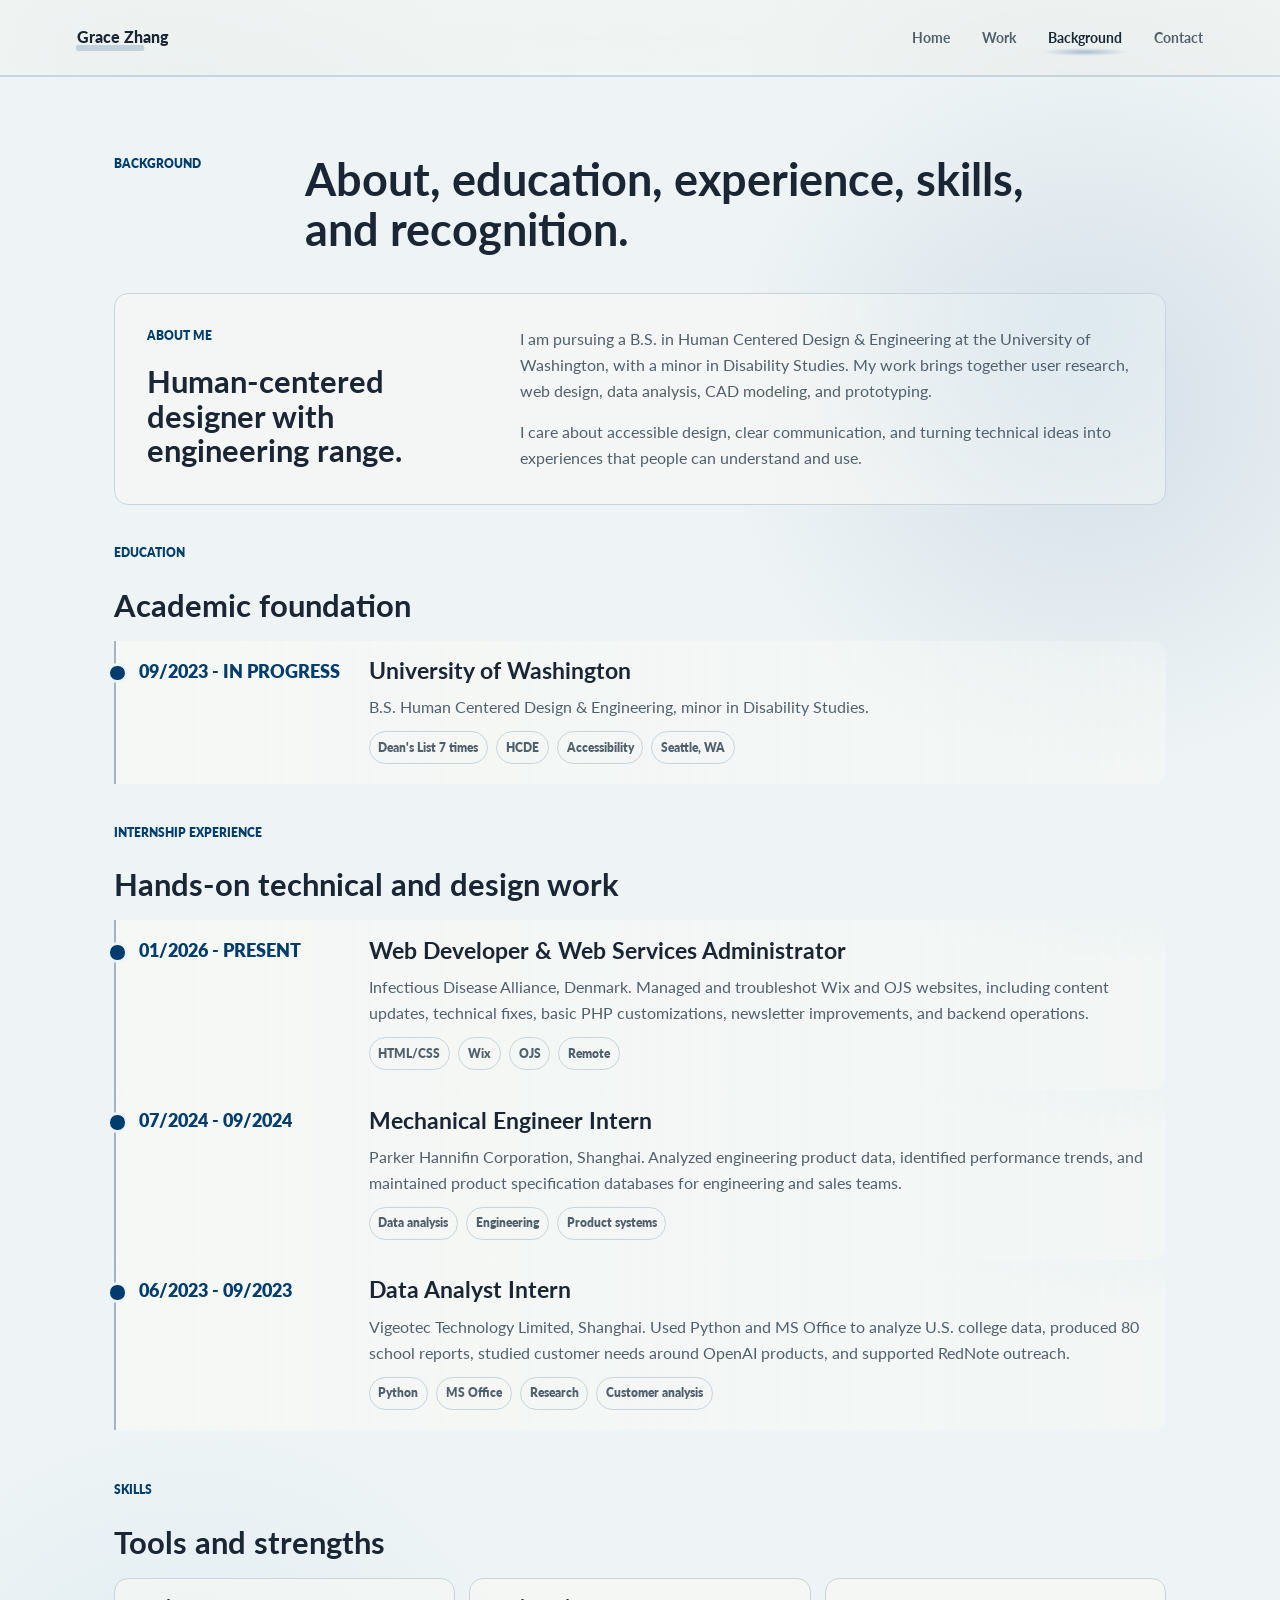
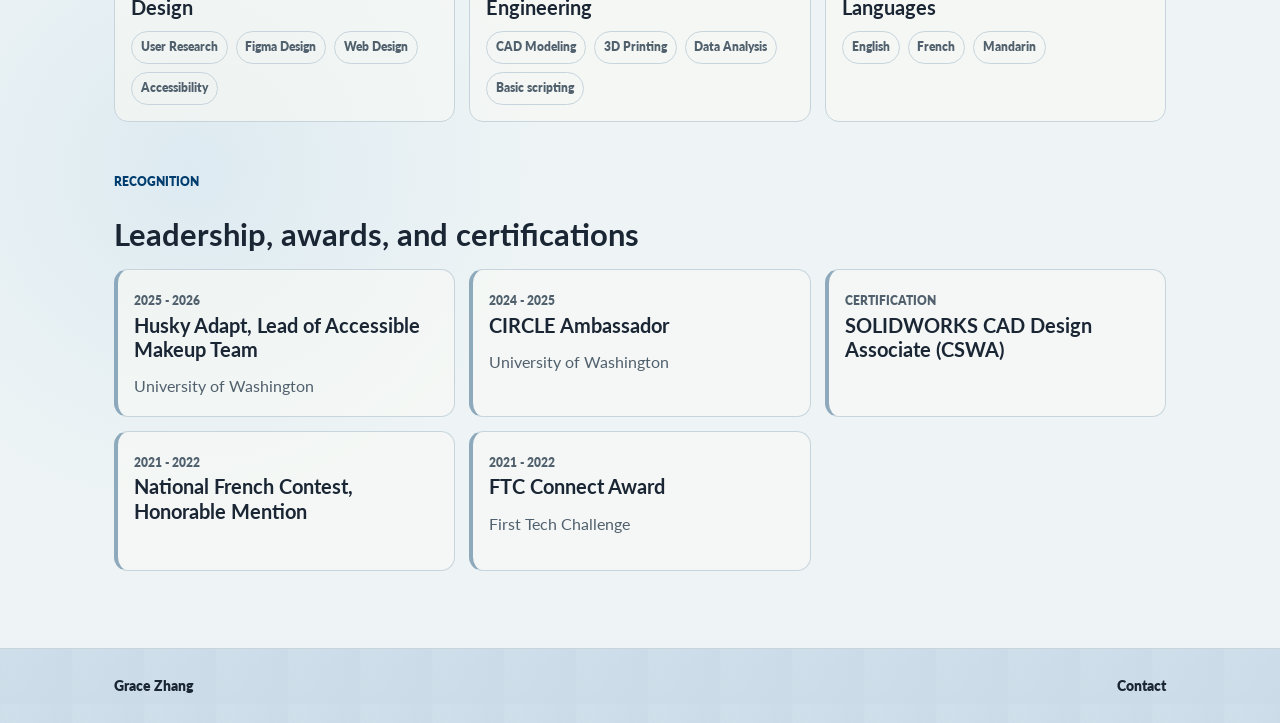
==== background/index.html @ f818c800 "Remove custom cursor dot" ====
<!doctype html>
<html lang="en">
  <head>
    <meta charset="UTF-8" />
    <meta name="viewport" content="width=device-width, initial-scale=1.0" />
    <meta name="description" content="Grace Zhang's about, education, experience, skills, and recognition." />
    <title>Background | Grace Zhang</title>
    <link rel="preconnect" href="https://fonts.googleapis.com" />
    <link rel="preconnect" href="https://fonts.gstatic.com" crossorigin />
    <link
      href="https://fonts.googleapis.com/css2?family=Lato:wght@400;700;900&display=swap"
      rel="stylesheet"
    />
    <link rel="stylesheet" href="../assets/css/styles.css" />
  </head>
  <body data-page="background">
    <header class="site-header" data-header>
      <a class="brand magnetic" href="../" aria-label="Grace Zhang home">Grace Zhang</a>
      <button class="nav-toggle" type="button" aria-label="Open navigation" aria-expanded="false">
        <span></span>
        <span></span>
      </button>
      <nav class="site-nav" aria-label="Primary navigation">
        <a class="magnetic" data-page="home" href="../">Home</a>
        <a class="magnetic" data-page="work" href="../work/">Work</a>
        <a class="active magnetic" data-page="background" href="../background/">Background</a>
        <a class="magnetic" data-page="contact" href="../contact/">Contact</a>
      </nav>
    </header>

    <main>
      <section class="background resume-page" id="background">
        <div class="section-shell background-grid">
          <div class="section-kicker reveal">
            <p class="eyebrow">Background</p>
            <h1 class="page-title">About, education, experience, skills, and recognition.</h1>
          </div>

          <section class="resume-section about-panel reveal" aria-labelledby="about-heading">
            <div>
              <p class="eyebrow">About me</p>
              <h2 id="about-heading">Human-centered designer with engineering range.</h2>
            </div>
            <div class="about-copy">
              <p>
                I am pursuing a B.S. in Human Centered Design & Engineering at the University of
                Washington, with a minor in Disability Studies. My work brings together user
                research, web design, data analysis, CAD modeling, and prototyping.
              </p>
              <p>
                I care about accessible design, clear communication, and turning technical ideas
                into experiences that people can understand and use.
              </p>
            </div>
          </section>

          <section class="resume-section reveal" aria-labelledby="education-heading">
            <div class="resume-heading">
              <p class="eyebrow">Education</p>
              <h2 id="education-heading">Academic foundation</h2>
            </div>
            <div class="timeline">
              <article class="timeline-item">
                <span class="timeline-date">09/2023 - In progress</span>
                <h3>University of Washington</h3>
                <p>B.S. Human Centered Design & Engineering, minor in Disability Studies.</p>
                <div class="timeline-tags">
                  <span>Dean's List 7 times</span>
                  <span>HCDE</span>
                  <span>Accessibility</span>
                  <span>Seattle, WA</span>
                </div>
              </article>
            </div>
          </section>

          <section class="resume-section reveal" aria-labelledby="experience-heading">
            <div class="resume-heading">
              <p class="eyebrow">Internship experience</p>
              <h2 id="experience-heading">Hands-on technical and design work</h2>
            </div>
            <div class="timeline">
              <article class="timeline-item">
                <span class="timeline-date">01/2026 - Present</span>
                <h3>Web Developer & Web Services Administrator</h3>
                <p>
                  Infectious Disease Alliance, Denmark. Managed and troubleshot Wix and OJS
                  websites, including content updates, technical fixes, basic PHP customizations,
                  newsletter improvements, and backend operations.
                </p>
                <div class="timeline-tags">
                  <span>HTML/CSS</span>
                  <span>Wix</span>
                  <span>OJS</span>
                  <span>Remote</span>
                </div>
              </article>

              <article class="timeline-item">
                <span class="timeline-date">07/2024 - 09/2024</span>
                <h3>Mechanical Engineer Intern</h3>
                <p>
                  Parker Hannifin Corporation, Shanghai. Analyzed engineering product data,
                  identified performance trends, and maintained product specification databases
                  for engineering and sales teams.
                </p>
                <div class="timeline-tags">
                  <span>Data analysis</span>
                  <span>Engineering</span>
                  <span>Product systems</span>
                </div>
              </article>

              <article class="timeline-item">
                <span class="timeline-date">06/2023 - 09/2023</span>
                <h3>Data Analyst Intern</h3>
                <p>
                  Vigeotec Technology Limited, Shanghai. Used Python and MS Office to analyze U.S.
                  college data, produced 80 school reports, studied customer needs around OpenAI
                  products, and supported RedNote outreach.
                </p>
                <div class="timeline-tags">
                  <span>Python</span>
                  <span>MS Office</span>
                  <span>Research</span>
                  <span>Customer analysis</span>
                </div>
              </article>
            </div>
          </section>

          <section class="resume-section resume-grid reveal" aria-labelledby="skills-heading">
            <div class="resume-heading">
              <p class="eyebrow">Skills</p>
              <h2 id="skills-heading">Tools and strengths</h2>
            </div>
            <div class="skill-groups">
              <article>
                <h3>Design</h3>
                <div class="timeline-tags">
                  <span>User Research</span>
                  <span>Figma Design</span>
                  <span>Web Design</span>
                  <span>Accessibility</span>
                </div>
              </article>
              <article>
                <h3>Engineering</h3>
                <div class="timeline-tags">
                  <span>CAD Modeling</span>
                  <span>3D Printing</span>
                  <span>Data Analysis</span>
                  <span>Basic scripting</span>
                </div>
              </article>
              <article>
                <h3>Languages</h3>
                <div class="timeline-tags">
                  <span>English</span>
                  <span>French</span>
                  <span>Mandarin</span>
                </div>
              </article>
            </div>
          </section>

          <section class="resume-section resume-grid reveal" aria-labelledby="recognition-heading">
            <div class="resume-heading">
              <p class="eyebrow">Recognition</p>
              <h2 id="recognition-heading">Leadership, awards, and certifications</h2>
            </div>
            <div class="recognition-grid">
              <article>
                <span class="timeline-date">2025 - 2026</span>
                <h3>Husky Adapt, Lead of Accessible Makeup Team</h3>
                <p>University of Washington</p>
              </article>
              <article>
                <span class="timeline-date">2024 - 2025</span>
                <h3>CIRCLE Ambassador</h3>
                <p>University of Washington</p>
              </article>
              <article>
                <span class="timeline-date">Certification</span>
                <h3>SOLIDWORKS CAD Design Associate (CSWA)</h3>
              </article>
              <article>
                <span class="timeline-date">2021 - 2022</span>
                <h3>National French Contest, Honorable Mention</h3>
              </article>
              <article>
                <span class="timeline-date">2021 - 2022</span>
                <h3>FTC Connect Award</h3>
                <p>First Tech Challenge</p>
              </article>
            </div>
          </section>
        </div>
      </section>
    </main>

    <footer class="site-footer">
      <span>Grace Zhang</span>
      <a href="../contact/">Contact</a>
    </footer>

    <script src="../assets/js/script.js"></script>
  </body>
</html>
---- assets/css/styles.css ----
:root {
  --paper: #f8f9f5;
  --paper-warm: #eef4f5;
  --ink: #1b2635;
  --muted: #51606d;
  --line: #c7d4dc;
  --moon-white: #d4e5ef;
  --star-blue: #bcd4e7;
  --clear-mountain: #a3bbd8;
  --orient-white: #8ba3c7;
  --soft-blue: #6b798e;
  --pine-blue: #455a78;
  --green-black: #45475e;
  --deep-blue: #003d6f;
  --dark-wash: #19325f;
  --focus: #005f9f;
  --white: #ffffff;
  --shadow: 0 22px 70px rgba(25, 38, 55, 0.12);
}

* {
  box-sizing: border-box;
}

html {
  scroll-behavior: smooth;
}

body {
  margin: 0;
  background:
    radial-gradient(ellipse at 18% 8%, rgba(212, 229, 239, 0.78), transparent 25rem),
    radial-gradient(ellipse at 92% 22%, rgba(139, 163, 199, 0.4), transparent 24rem),
    radial-gradient(ellipse at 70% 88%, rgba(0, 61, 111, 0.16), transparent 28rem),
    linear-gradient(180deg, rgba(255, 255, 255, 0.5), transparent 28rem),
    linear-gradient(90deg, rgba(27, 38, 53, 0.026) 1px, transparent 1px),
    linear-gradient(rgba(27, 38, 53, 0.023) 1px, transparent 1px),
    var(--paper);
  background-size: 72px 72px;
  color: var(--ink);
  font-family: Lato, system-ui, -apple-system, BlinkMacSystemFont, "Segoe UI", sans-serif;
  font-size: 16px;
  line-height: 1.65;
  min-height: 100vh;
  position: relative;
}

body::before,
body::after {
  content: "";
  inset: 0;
  pointer-events: none;
  position: fixed;
  z-index: -1;
}

body::before {
  background:
    radial-gradient(ellipse at 5% 20%, rgba(0, 61, 111, 0.13), transparent 16rem),
    radial-gradient(ellipse at 83% 10%, rgba(25, 50, 95, 0.18), transparent 19rem),
    radial-gradient(ellipse at 9% 68%, rgba(0, 61, 111, 0.14), transparent 24rem),
    radial-gradient(ellipse at 76% 78%, rgba(69, 90, 120, 0.22), transparent 23rem),
    linear-gradient(158deg, transparent 0 38%, rgba(25, 50, 95, 0.07) 41% 45%, transparent 51%),
    linear-gradient(24deg, transparent 0 58%, rgba(0, 61, 111, 0.08) 61% 66%, transparent 72%),
    linear-gradient(174deg, transparent 0 72%, rgba(107, 121, 142, 0.12) 73% 78%, transparent 83%);
  filter: blur(28px);
  opacity: 0.98;
}

body::after {
  background-image:
    radial-gradient(circle at 22% 18%, rgba(255, 255, 255, 0.45), transparent 11rem),
    radial-gradient(circle at 90% 58%, rgba(255, 255, 255, 0.36), transparent 13rem),
    repeating-linear-gradient(7deg, rgba(27, 38, 53, 0.018) 0 1px, transparent 1px 7px),
    repeating-linear-gradient(93deg, rgba(27, 38, 53, 0.014) 0 1px, transparent 1px 9px);
  mix-blend-mode: multiply;
  opacity: 0.5;
}

.ink-wash {
  background:
    radial-gradient(circle at 42% 46%, rgba(0, 61, 111, 0.2), rgba(139, 163, 199, 0.14) 34%, transparent 68%),
    radial-gradient(circle at 64% 35%, rgba(212, 229, 239, 0.28), transparent 28%),
    radial-gradient(circle at 30% 72%, rgba(25, 50, 95, 0.12), transparent 36%);
  border-radius: 46% 54% 52% 48% / 42% 52% 48% 58%;
  filter: blur(9px);
  height: var(--ink-size, 13rem);
  left: var(--ink-x, 50%);
  mix-blend-mode: multiply;
  opacity: 0;
  pointer-events: none;
  position: fixed;
  top: var(--ink-y, 50%);
  transform: translate(-50%, -50%) scale(0.36) rotate(var(--ink-rotate, 0deg));
  width: var(--ink-size, 13rem);
  z-index: 12;
}

.ink-wash::after {
  background:
    repeating-linear-gradient(11deg, rgba(255, 255, 255, 0.18) 0 1px, transparent 1px 8px),
    repeating-linear-gradient(97deg, rgba(27, 38, 53, 0.04) 0 1px, transparent 1px 10px);
  border-radius: inherit;
  content: "";
  inset: 0;
  mix-blend-mode: screen;
  opacity: 0.4;
  position: absolute;
}

.ink-wash.is-visible {
  animation: inkBloom 900ms ease-out forwards;
}

body.nav-open {
  overflow: hidden;
}

a {
  color: inherit;
  text-decoration: none;
}

main a:not(.button):not(.case-card a):not(.contact-link) {
  text-decoration: underline;
  text-decoration-thickness: 0.08em;
  text-underline-offset: 0.18em;
}

button {
  font: inherit;
}

:focus-visible {
  outline: 3px solid var(--focus);
  outline-offset: 4px;
}

.site-header {
  align-items: center;
  background: rgba(248, 249, 245, 0.82);
  backdrop-filter: blur(20px) saturate(120%);
  border-bottom: 1px solid rgba(139, 163, 199, 0.36);
  display: flex;
  height: 76px;
  justify-content: space-between;
  left: 0;
  padding: 0 clamp(1.2rem, 6vw, 5rem);
  position: sticky;
  top: 0;
  transition: box-shadow 180ms ease, height 180ms ease;
  width: 100%;
  z-index: 20;
}

.site-header.scrolled {
  box-shadow: 0 14px 42px rgba(25, 50, 95, 0.09);
  height: 66px;
}

.brand {
  align-items: center;
  color: var(--ink);
  display: inline-flex;
  font-size: 1rem;
  font-weight: 900;
  height: 2.5rem;
  justify-content: center;
  min-width: max-content;
  position: relative;
}

.brand::after {
  background: rgba(0, 61, 111, 0.18);
  border-radius: 999px;
  bottom: 0.42rem;
  content: "";
  height: 0.38rem;
  left: -0.08rem;
  position: absolute;
  right: -0.08rem;
  transform: scaleX(0.72);
  transform-origin: left;
  transition: transform 180ms ease, background 180ms ease;
  z-index: -1;
}

.brand:hover::after {
  background: rgba(0, 61, 111, 0.26);
  transform: scaleX(1);
}

.site-nav {
  align-items: center;
  display: flex;
  gap: clamp(1rem, 2.8vw, 2rem);
  font-size: 0.875rem;
  font-weight: 700;
}

.site-nav a {
  color: var(--muted);
  position: relative;
  transition: color 180ms ease;
}

.site-nav a::before {
  background:
    radial-gradient(ellipse at 50% 50%, rgba(0, 61, 111, 0.28), rgba(139, 163, 199, 0.16) 54%, transparent 72%);
  border-radius: 999px;
  bottom: -0.42rem;
  content: "";
  height: 0.46rem;
  left: -0.32rem;
  opacity: 0;
  position: absolute;
  right: -0.32rem;
  transform: scaleX(0.36);
  transform-origin: center;
  transition: opacity 180ms ease, transform 180ms ease;
  z-index: -1;
}

.site-nav a:hover,
.site-nav a.active {
  color: var(--ink);
}

.site-nav a:hover::before,
.site-nav a.active::before {
  opacity: 1;
  transform: scaleX(1);
}

.nav-toggle {
  background: transparent;
  border: 0;
  display: none;
  height: 2.5rem;
  padding: 0;
  position: relative;
  width: 2.5rem;
}

.nav-toggle span {
  background: var(--ink);
  display: block;
  height: 2px;
  left: 0.55rem;
  position: absolute;
  transition: transform 180ms ease;
  width: 1.45rem;
}

.nav-toggle span:first-child {
  top: 0.9rem;
}

.nav-toggle span:last-child {
  top: 1.45rem;
}

.nav-open .nav-toggle span:first-child {
  transform: translateY(0.28rem) rotate(45deg);
}

.nav-open .nav-toggle span:last-child {
  transform: translateY(-0.28rem) rotate(-45deg);
}

.section-shell {
  margin: 0 auto;
  max-width: 1180px;
  padding: clamp(3.5rem, 6vw, 5.25rem) clamp(1.2rem, 5vw, 4rem);
}

.hero {
  align-items: center;
  display: grid;
  gap: clamp(2rem, 5vw, 4rem);
  grid-template-columns: minmax(0, 1.02fr) minmax(280px, 0.68fr);
  min-height: min(700px, calc(100vh - 76px));
}

.eyebrow {
  color: var(--deep-blue);
  font-size: 0.75rem;
  font-weight: 800;
  letter-spacing: 0;
  margin: 0 0 1.25rem;
  text-transform: uppercase;
}

h1,
h2,
h3,
p {
  margin-top: 0;
}

h1,
h2 {
  letter-spacing: 0;
}

h1 {
  font-size: clamp(2.25rem, 4vw, 3rem);
  line-height: 1.04;
  margin-bottom: 1.35rem;
  max-width: 720px;
}

.page-title {
  font-size: clamp(2.25rem, 3.5vw, 3rem);
  line-height: 1.12;
  margin-bottom: 0;
  max-width: 760px;
}

h1 span {
  color: var(--deep-blue);
  font-style: normal;
  font-weight: 900;
}

h2 {
  font-size: clamp(1.5rem, 2.4vw, 2rem);
  line-height: 1.08;
  margin-bottom: 0;
  max-width: 820px;
}

h3 {
  font-size: clamp(1.25rem, 1.8vw, 1.5rem);
  line-height: 1.12;
  margin-bottom: 1rem;
}

.case-content h2 {
  font-size: clamp(1.5rem, 2.4vw, 2rem);
  line-height: 1.12;
  margin-bottom: 1rem;
}

.lede {
  color: var(--muted);
  font-size: clamp(1rem, 1.2vw, 1.125rem);
  max-width: 36rem;
}

.hero-proof {
  display: flex;
  flex-wrap: wrap;
  gap: 0.6rem;
  margin-top: 1.5rem;
}

.hero-proof span {
  background: rgba(248, 249, 245, 0.74);
  border: 1px solid var(--line);
  border-radius: 999px;
  color: var(--muted);
  font-size: 0.8125rem;
  font-weight: 800;
  padding: 0.52rem 0.78rem;
}

.hero-actions {
  display: flex;
  flex-wrap: wrap;
  gap: 0.8rem;
  margin-top: 1.8rem;
}

.button {
  align-items: center;
  border: 1px solid var(--deep-blue);
  border-radius: 999px;
  display: inline-flex;
  font-weight: 800;
  gap: 0.75rem;
  justify-content: center;
  min-height: 3.4rem;
  min-width: 9.4rem;
  padding: 0.85rem 1.35rem;
  transition: background 180ms ease, color 180ms ease, transform 180ms ease, box-shadow 180ms ease;
}

.button.primary {
  background: var(--deep-blue);
  color: var(--paper);
}

.button.ghost {
  color: var(--ink);
}

.button:hover {
  box-shadow: 0 16px 34px rgba(0, 61, 111, 0.16);
  transform: translateY(-3px);
}

.button.primary:hover {
  background: var(--dark-wash);
  border-color: var(--dark-wash);
}

.signal-lab {
  background:
    radial-gradient(ellipse at 50% 48%, rgba(25, 50, 95, 0.12), transparent 17rem),
    radial-gradient(circle at 80% 10%, rgba(212, 229, 239, 0.54), transparent 18rem),
    radial-gradient(circle at 10% 80%, rgba(0, 61, 111, 0.13), transparent 18rem),
    rgba(248, 249, 245, 0.68);
  border: 1px solid var(--line);
  border-radius: 14px;
  box-shadow: var(--shadow);
  min-height: 420px;
  overflow: hidden;
  padding: 1.1rem;
  position: relative;
  transform-style: preserve-3d;
  transition: transform 180ms ease;
}

.signal-lab::after {
  background:
    linear-gradient(90deg, var(--moon-white), var(--orient-white), var(--deep-blue), var(--green-black));
  content: "";
  height: 5px;
  left: 1.1rem;
  position: absolute;
  right: 1.1rem;
  top: 1.1rem;
}

.signal-canvas {
  height: 100%;
  inset: 0;
  position: absolute;
  width: 100%;
}

.lab-header,
.note-stack {
  position: relative;
  z-index: 2;
}

.lab-header {
  align-items: flex-start;
  display: flex;
  justify-content: space-between;
  padding-top: 1.2rem;
}

.lab-header span:first-child {
  font-size: 1.5rem;
  font-weight: 900;
}

.pulse {
  align-items: center;
  color: var(--muted);
  display: inline-flex;
  font-size: 0.8125rem;
  font-weight: 800;
  gap: 0.5rem;
  max-width: 13rem;
  text-align: right;
}

.pulse::before {
  animation: pulse 1500ms ease-in-out infinite;
  background: var(--deep-blue);
  border-radius: 50%;
  content: "";
  flex: 0 0 auto;
  height: 0.55rem;
  width: 0.55rem;
}

.note-stack {
  display: grid;
  gap: 0.8rem;
  margin-top: 8.5rem;
}

.note {
  background: rgba(248, 249, 245, 0.84);
  border: 1px solid var(--line);
  border-radius: 12px;
  color: var(--ink);
  cursor: pointer;
  display: grid;
  gap: 0.7rem;
  grid-template-columns: 2.25rem 1fr;
  padding: 1rem;
  text-align: left;
  transition: background 180ms ease, border-color 180ms ease, transform 180ms ease;
}

.note span {
  color: var(--deep-blue);
  font-weight: 800;
}

.note:hover,
.note.active {
  background: var(--dark-wash);
  border-color: var(--dark-wash);
  color: var(--paper);
  transform: translateX(-6px);
}

.section-kicker {
  display: grid;
  gap: 1.2rem;
  grid-template-columns: minmax(8rem, 0.2fr) 1fr;
  margin-bottom: clamp(1.5rem, 4vw, 2.5rem);
}

.work {
  border-top: 1px solid var(--line);
}

.project-filters {
  display: flex;
  flex-wrap: wrap;
  gap: 0.7rem;
  justify-content: flex-end;
  margin: 0 0 1.4rem;
}

.filter {
  background: transparent;
  border: 1px solid var(--line);
  border-radius: 999px;
  color: var(--muted);
  cursor: pointer;
  font-weight: 800;
  padding: 0.55rem 0.95rem;
  transition: background 180ms ease, border-color 180ms ease, color 180ms ease, transform 180ms ease;
}

.filter:hover,
.filter.active {
  background: var(--deep-blue);
  border-color: var(--deep-blue);
  color: var(--paper);
  transform: translateY(-2px);
}

.case-grid {
  display: grid;
  gap: 1.1rem;
  grid-template-columns: repeat(2, minmax(0, 1fr));
}

.case-card {
  background:
    radial-gradient(ellipse at 0% 100%, rgba(0, 61, 111, 0.08), transparent 16rem),
    radial-gradient(circle at 100% 0%, rgba(212, 229, 239, 0.42), transparent 13rem),
    rgba(248, 249, 245, 0.8);
  border: 1px solid var(--line);
  border-radius: 14px;
  overflow: hidden;
  transition: border-color 180ms ease, box-shadow 180ms ease, transform 180ms ease;
}

.case-card.featured {
  grid-column: 1 / -1;
}

.case-card a {
  display: grid;
  min-height: 100%;
}

.case-card.featured a {
  grid-template-columns: minmax(0, 0.92fr) minmax(320px, 1fr);
}

.case-card:hover {
  border-color: rgba(0, 61, 111, 0.42);
  box-shadow: var(--shadow);
  transform: translateY(-5px);
}

.case-card:hover .case-visual::after,
.contact-link:hover::after,
.timeline-item:hover::after {
  opacity: 1;
  transform: scale(1);
}

.case-visual {
  align-items: center;
  display: flex;
  justify-content: center;
  min-height: 18.5rem;
  overflow: hidden;
  padding: clamp(1.4rem, 4vw, 2.5rem);
  position: relative;
}

.case-visual::before {
  border: 1px solid rgba(27, 38, 53, 0.12);
  content: "";
  inset: 1rem;
  position: absolute;
}

.case-visual::after {
  background:
    radial-gradient(ellipse at center, rgba(0, 61, 111, 0.16), rgba(139, 163, 199, 0.08) 44%, transparent 72%);
  border-radius: 50% 43% 55% 45%;
  content: "";
  filter: blur(10px);
  height: 14rem;
  opacity: 0;
  position: absolute;
  right: -2rem;
  top: -2rem;
  transform: scale(0.8);
  transition: opacity 420ms ease, transform 420ms ease;
  width: 14rem;
}

.visual-carevan {
  background:
    radial-gradient(circle at 72% 20%, rgba(248, 249, 245, 0.86), transparent 13rem),
    radial-gradient(circle at 10% 75%, rgba(0, 61, 111, 0.2), transparent 16rem),
    linear-gradient(135deg, rgba(139, 163, 199, 0.34), transparent 54%),
    #eef4f5;
}

.visual-makeup {
  background:
    radial-gradient(circle at 80% 18%, rgba(248, 249, 245, 0.9), transparent 12rem),
    linear-gradient(135deg, rgba(188, 212, 231, 0.68), transparent 56%),
    #f3f7f8;
}

.visual-robot {
  background:
    radial-gradient(circle at 20% 80%, rgba(0, 61, 111, 0.18), transparent 15rem),
    linear-gradient(135deg, rgba(107, 121, 142, 0.24), transparent 58%),
    #eef3f5;
}

.visual-safemic {
  background:
    radial-gradient(circle at 82% 24%, rgba(248, 249, 245, 0.84), transparent 12rem),
    linear-gradient(135deg, rgba(69, 90, 120, 0.22), transparent 55%),
    #eff4f5;
}

.visual-basil {
  background:
    radial-gradient(circle at 74% 22%, rgba(248, 249, 245, 0.86), transparent 13rem),
    linear-gradient(135deg, rgba(163, 187, 216, 0.32), transparent 56%),
    repeating-linear-gradient(45deg, rgba(139, 163, 199, 0.2) 0 1px, transparent 1px 22px),
    #f8f9f5;
}

.visual-subzero {
  background:
    radial-gradient(circle at 80% 20%, rgba(248, 249, 245, 0.82), transparent 13rem),
    linear-gradient(135deg, rgba(25, 50, 95, 0.16), transparent 55%),
    #eef1f4;
}

.mock-window {
  background: var(--paper);
  border: 1px solid rgba(27, 38, 53, 0.18);
  border-radius: 12px;
  box-shadow: 0 22px 70px rgba(25, 50, 95, 0.14);
  display: grid;
  gap: 1rem;
  max-width: 38rem;
  padding: 1rem;
  position: relative;
  width: 100%;
  z-index: 1;
}

.mock-topbar {
  background:
    radial-gradient(circle at 0.5rem 50%, var(--moon-white) 0 0.22rem, transparent 0.24rem),
    radial-gradient(circle at 1.35rem 50%, var(--orient-white) 0 0.22rem, transparent 0.24rem),
    radial-gradient(circle at 2.2rem 50%, var(--deep-blue) 0 0.22rem, transparent 0.24rem),
    rgba(27, 38, 53, 0.06);
  border-radius: 999px;
  height: 1.2rem;
}

.mock-layout {
  display: grid;
  gap: 0.75rem;
  grid-template-columns: 1fr 1fr;
}

.mock-layout span {
  background: rgba(139, 163, 199, 0.22);
  border: 1px solid rgba(69, 90, 120, 0.16);
  border-radius: 10px;
  min-height: 5.5rem;
}

.mock-layout span:first-child {
  background: var(--dark-wash);
  grid-row: span 2;
  min-height: 12rem;
}

.mock-timeline {
  display: grid;
  gap: 0.55rem;
}

.mock-timeline i {
  background: rgba(27, 38, 53, 0.1);
  border-radius: 999px;
  display: block;
  height: 0.65rem;
}

.mock-timeline i:nth-child(2) {
  width: 78%;
}

.mock-timeline i:nth-child(3) {
  width: 56%;
}

.phone-frame {
  background: var(--dark-wash);
  border-radius: 2rem;
  box-shadow: 0 22px 70px rgba(25, 50, 95, 0.18);
  display: grid;
  gap: 0.75rem;
  min-height: 19rem;
  padding: 2.2rem 1rem 1rem;
  position: relative;
  width: min(13rem, 72%);
  z-index: 1;
}

.phone-frame::before {
  background: rgba(251, 250, 246, 0.5);
  border-radius: 999px;
  content: "";
  height: 0.34rem;
  left: 50%;
  position: absolute;
  top: 0.9rem;
  transform: translateX(-50%);
  width: 3rem;
}

.phone-frame span,
.phone-frame strong {
  background: var(--paper);
  border-radius: 8px;
  display: block;
}

.phone-frame span {
  min-height: 3rem;
}

.phone-frame span:nth-child(2) {
  background: var(--star-blue);
}

.phone-frame strong {
  min-height: 5.5rem;
}

.motion-board {
  display: grid;
  gap: 0.8rem;
  grid-template-columns: repeat(2, minmax(0, 1fr));
  position: relative;
  width: min(22rem, 86%);
  z-index: 1;
}

.motion-board span {
  aspect-ratio: 1;
  background: var(--paper);
  border: 1px solid rgba(27, 38, 53, 0.14);
  border-radius: 12px;
  box-shadow: 0 18px 50px rgba(25, 50, 95, 0.1);
}

.motion-board span:nth-child(1) {
  background: var(--deep-blue);
}

.motion-board span:nth-child(2) {
  background: var(--paper);
  transform: translateY(1.2rem);
}

.motion-board span:nth-child(3) {
  background: var(--pine-blue);
}

.motion-board span:nth-child(4) {
  background: var(--moon-white);
  transform: translateY(-1.2rem);
}

.app-preview {
  align-items: end;
  display: flex;
  gap: 0.9rem;
  justify-content: center;
  position: relative;
  width: min(24rem, 94%);
  z-index: 1;
}

.app-preview strong {
  color: var(--ink);
  font-size: clamp(2.25rem, 4vw, 3rem);
  font-weight: 900;
  line-height: 0.78;
  margin-left: 0.3rem;
}

.app-phone {
  background: var(--dark-wash);
  border-radius: 1.45rem;
  box-shadow: 0 18px 52px rgba(25, 26, 30, 0.16);
  display: grid;
  gap: 0.45rem;
  padding: 1.35rem 0.55rem 0.55rem;
  position: relative;
  width: 5.4rem;
}

.app-phone.small {
  width: 4.5rem;
}

.app-phone::before {
  background: rgba(251, 250, 246, 0.58);
  border-radius: 999px;
  content: "";
  height: 0.24rem;
  left: 50%;
  position: absolute;
  top: 0.55rem;
  transform: translateX(-50%);
  width: 1.6rem;
}

.app-phone span {
  background: var(--paper);
  border-radius: 0.65rem;
  display: block;
  min-height: 2.15rem;
}

.app-phone span:nth-child(2) {
  background: var(--star-blue);
}

.app-phone span:nth-child(3) {
  background: rgba(139, 163, 199, 0.7);
}

.urov-model {
  height: 13rem;
  position: relative;
  transform: rotate(-9deg);
  width: min(25rem, 90%);
  z-index: 1;
}

.urov-model span {
  background: var(--green-black);
  border: 1px solid rgba(27, 38, 53, 0.28);
  box-shadow: 0 20px 48px rgba(25, 50, 95, 0.16);
  position: absolute;
}

.urov-model span:nth-child(1) {
  border-radius: 999px;
  height: 4.2rem;
  left: 8%;
  top: 34%;
  width: 84%;
}

.urov-model span:nth-child(2) {
  background: #f4f1e8;
  height: 3.3rem;
  left: 25%;
  top: 40%;
  width: 38%;
}

.urov-model span:nth-child(3) {
  border-radius: 50%;
  height: 6.6rem;
  left: 0;
  top: 23%;
  width: 6.6rem;
}

.urov-model span:nth-child(4) {
  border-radius: 50%;
  height: 6.6rem;
  right: 0;
  top: 23%;
  width: 6.6rem;
}

.case-content {
  display: grid;
  gap: 0.9rem;
  padding: clamp(1.15rem, 2.5vw, 1.65rem);
}

.case-meta {
  color: var(--muted);
  display: flex;
  flex-wrap: wrap;
  font-size: 0.75rem;
  font-weight: 800;
  gap: 0.5rem;
  text-transform: uppercase;
}

.case-meta span {
  border: 1px solid var(--line);
  border-radius: 999px;
  padding: 0.35rem 0.55rem;
}

.case-content p {
  color: var(--muted);
  margin-bottom: 0;
}

.case-details {
  border-top: 1px solid var(--line);
  display: grid;
  gap: 1rem;
  margin: 1rem 0 0;
  padding-top: 1rem;
}

.case-details div {
  display: grid;
  gap: 0.5rem;
  grid-template-columns: 5rem 1fr;
}

.case-details dt {
  color: var(--ink);
  font-size: 0.75rem;
  font-weight: 800;
  text-transform: uppercase;
}

.case-details dd {
  color: var(--muted);
  margin: 0;
}

.case-card.is-hidden {
  display: none;
}

.case-card:focus-within {
  border-color: var(--focus);
  box-shadow: 0 0 0 3px rgba(0, 95, 159, 0.18), var(--shadow);
}

.background {
  background:
    radial-gradient(circle at 85% 15%, rgba(139, 163, 199, 0.26), transparent 23rem),
    radial-gradient(circle at 15% 78%, rgba(212, 229, 239, 0.65), transparent 22rem),
    var(--paper-warm);
  border-block: 1px solid var(--line);
}

.background-grid {
  display: grid;
  gap: clamp(1.35rem, 3vw, 2.4rem);
}

.resume-page .section-kicker {
  margin-bottom: 0;
}

.resume-section {
  display: grid;
  gap: 1.1rem;
}

.about-panel {
  background:
    radial-gradient(circle at 92% 8%, rgba(212, 229, 239, 0.62), transparent 18rem),
    rgba(248, 249, 245, 0.62);
  border: 1px solid var(--line);
  border-radius: 14px;
  grid-template-columns: minmax(13rem, 0.58fr) minmax(0, 1fr);
  padding: clamp(1.2rem, 4vw, 2rem);
}

.about-panel h2,
.resume-heading h2 {
  font-size: clamp(1.5rem, 2.4vw, 2rem);
  line-height: 1.12;
  margin: 0;
  max-width: 40rem;
}

.about-copy {
  color: var(--muted);
  display: grid;
  gap: 0.9rem;
}

.about-copy p {
  margin-bottom: 0;
}

.resume-heading {
  display: grid;
  gap: 0.35rem;
  max-width: 48rem;
}

.resume-grid {
  align-items: start;
  grid-template-columns: 1fr;
  margin-top: 0.75rem;
}

.skill-groups,
.recognition-grid {
  display: grid;
  gap: 0.9rem;
  grid-template-columns: repeat(3, minmax(0, 1fr));
}

.skill-groups article,
.recognition-grid article {
  background: rgba(248, 249, 245, 0.64);
  border: 1px solid var(--line);
  border-radius: 14px;
  min-height: 8.75rem;
  padding: 1rem;
}

.skill-groups h3,
.recognition-grid h3 {
  font-size: clamp(1.125rem, 1.6vw, 1.375rem);
  line-height: 1.18;
  margin-bottom: 0.75rem;
}

.recognition-grid article {
  border-left: 4px solid rgba(0, 61, 111, 0.42);
  overflow-wrap: anywhere;
}

.recognition-grid p {
  color: var(--muted);
  margin-bottom: 0;
}

.timeline {
  display: grid;
  gap: 0;
}

.timeline-item {
  background:
    linear-gradient(90deg, rgba(248, 249, 245, 0.72), rgba(248, 249, 245, 0.44)),
    radial-gradient(ellipse at 100% 0%, rgba(212, 229, 239, 0.38), transparent 16rem);
  border: 0;
  border-left: 2px solid rgba(0, 61, 111, 0.34);
  border-radius: 0 14px 14px 0;
  display: grid;
  gap: 0.65rem 1.7rem;
  grid-template-columns: minmax(11.5rem, 0.26fr) minmax(0, 1fr);
  padding: 1.1rem 1.25rem 1.25rem 1.45rem;
  position: relative;
  transition: border-color 180ms ease, box-shadow 180ms ease, transform 180ms ease;
}

.timeline-item::before {
  background: var(--deep-blue);
  border: 3px solid var(--paper-warm);
  border-radius: 50%;
  content: "";
  height: 0.9rem;
  left: -0.55rem;
  position: absolute;
  top: 1.4rem;
  width: 0.9rem;
}

.timeline-item:hover {
  border-color: rgba(0, 61, 111, 0.32);
  box-shadow: 0 18px 55px rgba(25, 50, 95, 0.08);
  transform: translateX(6px);
}

.timeline-item::after,
.contact-link::after {
  background:
    radial-gradient(ellipse at center, rgba(139, 163, 199, 0.22), transparent 62%);
  border-radius: 45% 55% 48% 52%;
  content: "";
  filter: blur(12px);
  height: 8rem;
  opacity: 0;
  pointer-events: none;
  position: absolute;
  right: 0.8rem;
  top: 0.4rem;
  transform: scale(0.72);
  transition: opacity 420ms ease, transform 420ms ease;
  width: 8rem;
}

.timeline-date {
  color: var(--muted);
  font-size: 0.75rem;
  font-weight: 800;
  text-transform: uppercase;
}

.timeline .timeline-date {
  color: var(--deep-blue);
  font-size: clamp(1rem, 1.4vw, 1.125rem);
  line-height: 1.25;
  padding-top: 0.1rem;
}

.timeline-item h2,
.timeline-item h3 {
  font-size: clamp(1.25rem, 1.8vw, 1.5rem);
  margin-bottom: 0;
}

.timeline-item p {
  color: var(--muted);
  grid-column: 2;
  margin-bottom: 0;
}

.timeline-tags {
  display: flex;
  flex-wrap: wrap;
  gap: 0.5rem;
  grid-column: 2;
}

.timeline-tags span {
  border: 1px solid var(--line);
  border-radius: 999px;
  color: var(--muted);
  font-size: 0.75rem;
  font-weight: 800;
  padding: 0.35rem 0.55rem;
}

.contact-panel p {
  color: var(--muted);
}

.contact-panel {
  background:
    radial-gradient(circle at 92% 0%, rgba(212, 229, 239, 0.55), transparent 18rem),
    rgba(248, 249, 245, 0.66);
  border: 1px solid var(--deep-blue);
  border-radius: 14px;
  display: grid;
  gap: 1.5rem;
  justify-items: start;
  padding: clamp(1.4rem, 5vw, 3rem);
  position: relative;
}

.contact-panel::before {
  background: linear-gradient(90deg, var(--moon-white), var(--orient-white), var(--deep-blue));
  content: "";
  height: 1.25rem;
  position: absolute;
  right: clamp(1rem, 4vw, 2rem);
  top: -0.62rem;
  width: min(15rem, 40%);
}

.contact-panel h2 {
  max-width: 900px;
}

.contact-panel p {
  font-size: 1rem;
  max-width: 38rem;
}

.contact-panel .eyebrow {
  font-size: 0.75rem;
}

.contact-links {
  display: grid;
  gap: 0.8rem;
  width: 100%;
}

.contact-link {
  align-items: center;
  border: 1px solid var(--line);
  border-radius: 12px;
  color: var(--muted);
  display: grid;
  gap: 0.25rem;
  padding: 1.1rem;
  position: relative;
  transition: border-color 180ms ease, box-shadow 180ms ease, color 180ms ease, transform 180ms ease;
}

.contact-link span {
  color: var(--ink);
  font-weight: 800;
}

.contact-link:hover {
  border-color: rgba(0, 61, 111, 0.42);
  box-shadow: 0 16px 42px rgba(25, 50, 95, 0.08);
  color: var(--deep-blue);
  transform: translateY(-3px);
}

.site-footer {
  align-items: center;
  color: var(--muted);
  display: flex;
  font-size: 0.875rem;
  gap: 1rem;
  justify-content: space-between;
  margin: 0 auto;
  max-width: 1180px;
  padding: 1.6rem clamp(1.2rem, 5vw, 4rem);
}

.site-footer a,
.site-footer span:first-child {
  color: var(--ink);
  font-weight: 800;
}

.reveal {
  opacity: 0;
  transform: translateY(22px);
  transition: opacity 520ms ease, transform 520ms ease;
}

.reveal.in-view {
  opacity: 1;
  transform: translateY(0);
}

@keyframes pulse {
  0%,
  100% {
    box-shadow: 0 0 0 0 rgba(0, 61, 111, 0.32);
  }

  50% {
    box-shadow: 0 0 0 8px rgba(0, 61, 111, 0);
  }
}

@keyframes inkBloom {
  0% {
    opacity: 0;
    transform: translate(-50%, -50%) scale(0.25) rotate(var(--ink-rotate, 0deg));
  }

  22% {
    opacity: 0.34;
  }

  100% {
    opacity: 0;
    transform: translate(-50%, -50%) scale(1.2) rotate(var(--ink-rotate, 0deg));
  }
}

@media (max-width: 980px) {
  .hero,
  .section-kicker {
    grid-template-columns: 1fr;
  }

  .hero {
    min-height: auto;
  }

  .signal-lab {
    min-height: 430px;
  }

  .case-grid,
  .case-card.featured a {
    grid-template-columns: 1fr;
  }

  .about-panel,
  .resume-grid,
  .resume-heading {
    grid-template-columns: 1fr;
  }

  .skill-groups,
  .recognition-grid {
    grid-template-columns: repeat(2, minmax(0, 1fr));
  }

}

@media (max-width: 720px) {
  .site-header {
    padding: 0 1.2rem;
  }

  .nav-toggle {
    display: block;
  }

  .site-nav {
    align-items: flex-start;
    background: var(--ink);
    color: var(--paper);
    flex-direction: column;
    gap: 1rem;
    inset: 76px 0 auto 0;
    padding: 1.2rem;
    position: fixed;
    transform: translateY(-140%);
    transition: transform 220ms ease;
  }

  .site-nav a {
    color: var(--paper);
  }

  .nav-open .site-nav {
    transform: translateY(0);
  }

  .section-shell {
    padding: 3.25rem 1.2rem;
  }

  h1 {
    font-size: clamp(2.25rem, 8vw, 3rem);
    line-height: 1.08;
  }

  .page-title {
    font-size: clamp(2.25rem, 7vw, 3rem);
    line-height: 1.08;
  }

  .hero {
    gap: 2rem;
  }

  .hero-actions,
  .button {
    width: 100%;
  }

  .signal-lab {
    min-height: auto;
    padding: 0.9rem;
  }

  .signal-canvas {
    display: none;
  }

  .lab-header {
    flex-direction: column;
    gap: 0.3rem;
  }

  .lab-header span:first-child {
    font-size: 1.5rem;
  }

  .pulse {
    text-align: left;
  }

  .note-stack {
    gap: 0.6rem;
    margin-top: 1.5rem;
  }

  .note {
    font-size: 0.875rem;
    gap: 0.5rem;
    grid-template-columns: 1.8rem 1fr;
    line-height: 1.45;
    padding: 0.58rem 0.65rem;
  }

  .project-filters {
    justify-content: flex-start;
  }

  .case-visual {
    min-height: 13rem;
    padding: 1.1rem;
  }

  .mock-window {
    gap: 0.65rem;
    padding: 0.75rem;
  }

  .mock-layout {
    gap: 0.5rem;
  }

  .mock-layout span {
    min-height: 3.8rem;
  }

  .mock-layout span:first-child {
    min-height: 8.1rem;
  }

  .phone-frame {
    min-height: 14.5rem;
    width: min(10.5rem, 72%);
  }

  .app-phone {
    width: 4.5rem;
  }

  .app-phone.small {
    width: 3.7rem;
  }

  .urov-model {
    height: 10rem;
  }

  .case-details div {
    grid-template-columns: 1fr;
  }

  .timeline-item,
  .timeline-item p,
  .timeline-tags {
    grid-column: auto;
    grid-template-columns: 1fr;
  }

  .skill-groups,
  .recognition-grid {
    grid-template-columns: 1fr;
  }

  .skill-groups article,
  .recognition-grid article {
    min-height: auto;
  }

  .site-footer {
    align-items: flex-start;
    flex-direction: column;
  }
}

@media (max-width: 420px) {
  .case-content h2,
  h3 {
    font-size: clamp(1.25rem, 7vw, 1.5rem);
  }

  .app-preview {
    gap: 0.55rem;
  }

  .app-preview strong {
    font-size: 2.25rem;
  }
}

@media (prefers-reduced-motion: reduce) {
  *,
  *::before,
  *::after {
    animation-duration: 0.01ms !important;
    scroll-behavior: auto !important;
    transition-duration: 0.01ms !important;
  }

  .reveal {
    opacity: 1;
    transform: none;
  }
}
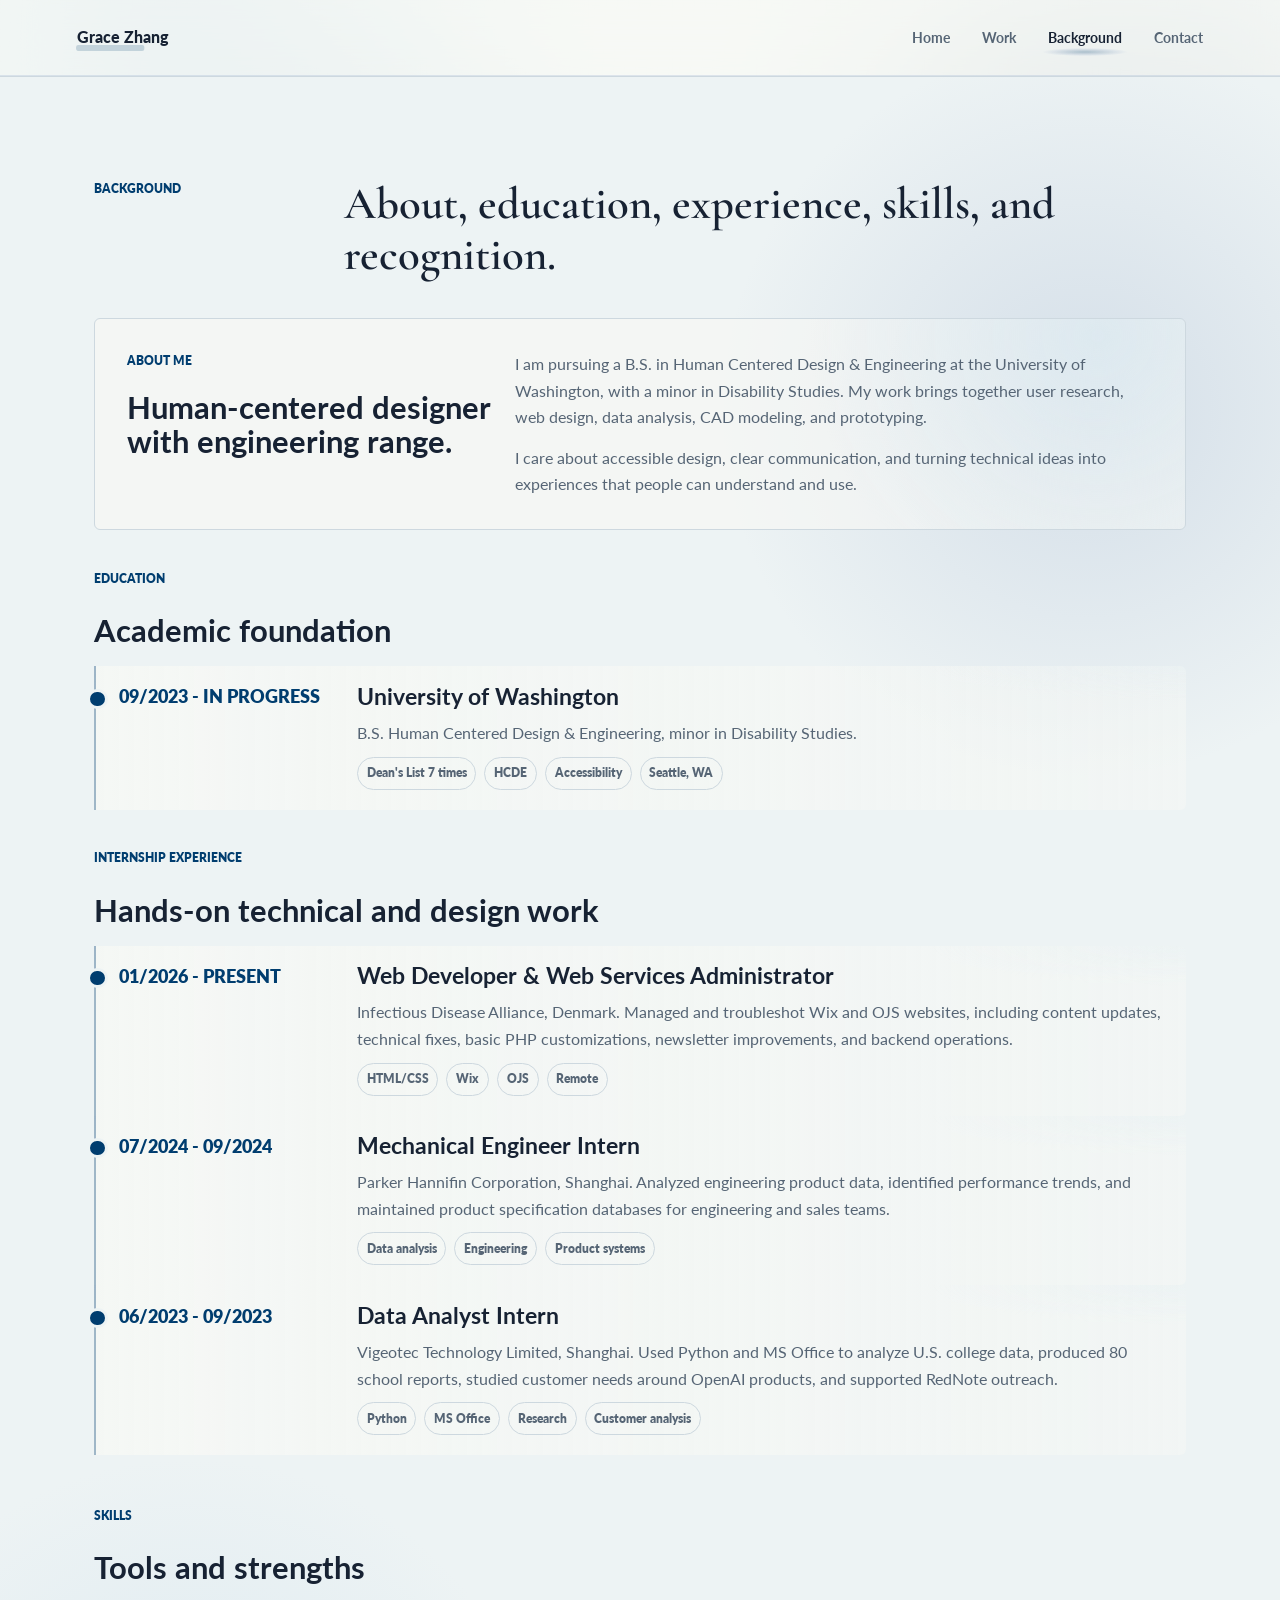
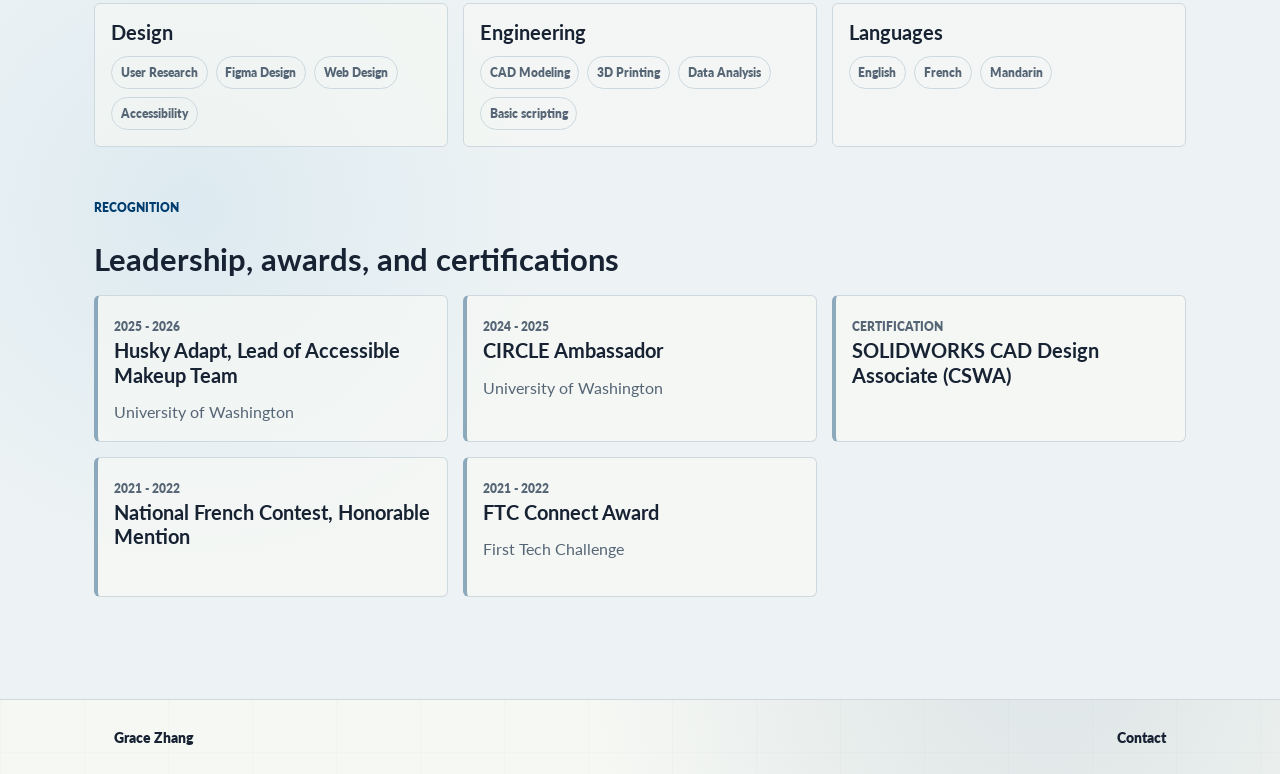
==== commit 34746f64: "Refine portfolio ink-wash art direction" ====
--- a/background/index.html
+++ b/background/index.html
@@ -8,7 +8,7 @@
     <link rel="preconnect" href="https://fonts.googleapis.com" />
     <link rel="preconnect" href="https://fonts.gstatic.com" crossorigin />
     <link
-      href="https://fonts.googleapis.com/css2?family=Lato:wght@400;700;900&display=swap"
+      href="https://fonts.googleapis.com/css2?family=Cormorant+Garamond:wght@500;600&family=Lato:wght@400;700;900&display=swap"
       rel="stylesheet"
     />
     <link rel="stylesheet" href="../assets/css/styles.css" />
--- a/assets/css/styles.css
+++ b/assets/css/styles.css
@@ -1,9 +1,9 @@
 :root {
-  --paper: #f8f9f5;
-  --paper-warm: #eef4f5;
-  --ink: #1b2635;
-  --muted: #51606d;
-  --line: #c7d4dc;
+  --paper: #f6f8f4;
+  --paper-warm: #edf3f4;
+  --ink: #172233;
+  --muted: #566575;
+  --line: #cdd8df;
   --moon-white: #d4e5ef;
   --star-blue: #bcd4e7;
   --clear-mountain: #a3bbd8;
@@ -13,9 +13,11 @@
   --green-black: #45475e;
   --deep-blue: #003d6f;
   --dark-wash: #19325f;
+  --protective-indigo: #1a2445;
+  --mist-blue: #d9e8f0;
   --focus: #005f9f;
-  --white: #ffffff;
-  --shadow: 0 22px 70px rgba(25, 38, 55, 0.12);
+  --title-serif: "Cormorant Garamond", Georgia, "Times New Roman", serif;
+  --shadow: 0 18px 52px rgba(25, 38, 55, 0.075);
 }
 
 * {
@@ -29,14 +31,14 @@
 body {
   margin: 0;
   background:
-    radial-gradient(ellipse at 18% 8%, rgba(212, 229, 239, 0.78), transparent 25rem),
-    radial-gradient(ellipse at 92% 22%, rgba(139, 163, 199, 0.4), transparent 24rem),
-    radial-gradient(ellipse at 70% 88%, rgba(0, 61, 111, 0.16), transparent 28rem),
-    linear-gradient(180deg, rgba(255, 255, 255, 0.5), transparent 28rem),
-    linear-gradient(90deg, rgba(27, 38, 53, 0.026) 1px, transparent 1px),
-    linear-gradient(rgba(27, 38, 53, 0.023) 1px, transparent 1px),
+    radial-gradient(ellipse at 13% 7%, rgba(212, 229, 239, 0.9), transparent 27rem),
+    radial-gradient(ellipse at 94% 20%, rgba(139, 163, 199, 0.38), transparent 26rem),
+    radial-gradient(ellipse at 82% 86%, rgba(0, 61, 111, 0.12), transparent 30rem),
+    linear-gradient(180deg, rgba(255, 255, 255, 0.42), transparent 34rem),
+    linear-gradient(90deg, rgba(23, 34, 51, 0.018) 1px, transparent 1px),
+    linear-gradient(rgba(23, 34, 51, 0.016) 1px, transparent 1px),
     var(--paper);
-  background-size: 72px 72px;
+  background-size: auto, auto, auto, auto, 84px 84px, 84px 84px;
   color: var(--ink);
   font-family: Lato, system-ui, -apple-system, BlinkMacSystemFont, "Segoe UI", sans-serif;
   font-size: 16px;
@@ -56,25 +58,24 @@
 
 body::before {
   background:
-    radial-gradient(ellipse at 5% 20%, rgba(0, 61, 111, 0.13), transparent 16rem),
-    radial-gradient(ellipse at 83% 10%, rgba(25, 50, 95, 0.18), transparent 19rem),
-    radial-gradient(ellipse at 9% 68%, rgba(0, 61, 111, 0.14), transparent 24rem),
-    radial-gradient(ellipse at 76% 78%, rgba(69, 90, 120, 0.22), transparent 23rem),
-    linear-gradient(158deg, transparent 0 38%, rgba(25, 50, 95, 0.07) 41% 45%, transparent 51%),
-    linear-gradient(24deg, transparent 0 58%, rgba(0, 61, 111, 0.08) 61% 66%, transparent 72%),
-    linear-gradient(174deg, transparent 0 72%, rgba(107, 121, 142, 0.12) 73% 78%, transparent 83%);
-  filter: blur(28px);
-  opacity: 0.98;
+    radial-gradient(ellipse at 4% 28%, rgba(0, 61, 111, 0.1), transparent 19rem),
+    radial-gradient(ellipse at 84% 11%, rgba(25, 50, 95, 0.16), transparent 21rem),
+    radial-gradient(ellipse at 13% 74%, rgba(16, 104, 152, 0.12), transparent 28rem),
+    radial-gradient(ellipse at 76% 82%, rgba(69, 90, 120, 0.18), transparent 26rem),
+    linear-gradient(160deg, transparent 0 36%, rgba(25, 50, 95, 0.055) 41% 44%, transparent 52%),
+    linear-gradient(24deg, transparent 0 60%, rgba(0, 61, 111, 0.06) 63% 66%, transparent 74%);
+  filter: blur(34px);
+  opacity: 0.88;
 }
 
 body::after {
   background-image:
-    radial-gradient(circle at 22% 18%, rgba(255, 255, 255, 0.45), transparent 11rem),
-    radial-gradient(circle at 90% 58%, rgba(255, 255, 255, 0.36), transparent 13rem),
-    repeating-linear-gradient(7deg, rgba(27, 38, 53, 0.018) 0 1px, transparent 1px 7px),
-    repeating-linear-gradient(93deg, rgba(27, 38, 53, 0.014) 0 1px, transparent 1px 9px);
+    radial-gradient(circle at 22% 18%, rgba(255, 255, 255, 0.42), transparent 13rem),
+    radial-gradient(circle at 90% 58%, rgba(255, 255, 255, 0.32), transparent 14rem),
+    repeating-linear-gradient(7deg, rgba(23, 34, 51, 0.013) 0 1px, transparent 1px 8px),
+    repeating-linear-gradient(93deg, rgba(23, 34, 51, 0.01) 0 1px, transparent 1px 11px);
   mix-blend-mode: multiply;
-  opacity: 0.5;
+  opacity: 0.42;
 }
 
 .ink-wash {
@@ -138,9 +139,9 @@
 
 .site-header {
   align-items: center;
-  background: rgba(248, 249, 245, 0.82);
-  backdrop-filter: blur(20px) saturate(120%);
-  border-bottom: 1px solid rgba(139, 163, 199, 0.36);
+  background: rgba(246, 248, 244, 0.74);
+  backdrop-filter: blur(22px) saturate(112%);
+  border-bottom: 1px solid rgba(139, 163, 199, 0.24);
   display: flex;
   height: 76px;
   justify-content: space-between;
@@ -154,7 +155,7 @@
 }
 
 .site-header.scrolled {
-  box-shadow: 0 14px 42px rgba(25, 50, 95, 0.09);
+  box-shadow: 0 12px 36px rgba(25, 50, 95, 0.055);
   height: 66px;
 }
 
@@ -270,16 +271,16 @@
 
 .section-shell {
   margin: 0 auto;
-  max-width: 1180px;
-  padding: clamp(3.5rem, 6vw, 5.25rem) clamp(1.2rem, 5vw, 4rem);
+  max-width: 1220px;
+  padding: clamp(4.5rem, 8vw, 7.5rem) clamp(1.2rem, 5vw, 4rem);
 }
 
 .hero {
   align-items: center;
   display: grid;
-  gap: clamp(2rem, 5vw, 4rem);
-  grid-template-columns: minmax(0, 1.02fr) minmax(280px, 0.68fr);
-  min-height: min(700px, calc(100vh - 76px));
+  gap: clamp(2.5rem, 8vw, 7rem);
+  grid-template-columns: minmax(0, 0.98fr) minmax(280px, 0.62fr);
+  min-height: min(760px, calc(100vh - 76px));
 }
 
 .eyebrow {
@@ -304,14 +305,18 @@
 }
 
 h1 {
+  font-family: var(--title-serif);
   font-size: clamp(2.25rem, 4vw, 3rem);
-  line-height: 1.04;
+  font-weight: 600;
+  line-height: 1.02;
   margin-bottom: 1.35rem;
   max-width: 720px;
 }
 
 .page-title {
+  font-family: var(--title-serif);
   font-size: clamp(2.25rem, 3.5vw, 3rem);
+  font-weight: 600;
   line-height: 1.12;
   margin-bottom: 0;
   max-width: 760px;
@@ -320,7 +325,7 @@
 h1 span {
   color: var(--deep-blue);
   font-style: normal;
-  font-weight: 900;
+  font-weight: 600;
 }
 
 h2 {
@@ -396,8 +401,8 @@
 }
 
 .button:hover {
-  box-shadow: 0 16px 34px rgba(0, 61, 111, 0.16);
-  transform: translateY(-3px);
+  box-shadow: 0 10px 28px rgba(0, 61, 111, 0.1);
+  transform: translateY(-2px);
 }
 
 .button.primary:hover {
@@ -407,12 +412,12 @@
 
 .signal-lab {
   background:
-    radial-gradient(ellipse at 50% 48%, rgba(25, 50, 95, 0.12), transparent 17rem),
-    radial-gradient(circle at 80% 10%, rgba(212, 229, 239, 0.54), transparent 18rem),
-    radial-gradient(circle at 10% 80%, rgba(0, 61, 111, 0.13), transparent 18rem),
-    rgba(248, 249, 245, 0.68);
+    radial-gradient(ellipse at 50% 48%, rgba(25, 50, 95, 0.1), transparent 18rem),
+    radial-gradient(circle at 80% 10%, rgba(212, 229, 239, 0.5), transparent 18rem),
+    radial-gradient(circle at 10% 80%, rgba(0, 61, 111, 0.1), transparent 18rem),
+    rgba(246, 248, 244, 0.52);
   border: 1px solid var(--line);
-  border-radius: 14px;
+  border-radius: 4px;
   box-shadow: var(--shadow);
   min-height: 420px;
   overflow: hidden;
@@ -470,13 +475,12 @@
 }
 
 .pulse::before {
-  animation: pulse 1500ms ease-in-out infinite;
-  background: var(--deep-blue);
-  border-radius: 50%;
+  background: linear-gradient(90deg, transparent, rgba(0, 61, 111, 0.56), transparent);
+  border-radius: 999px;
   content: "";
   flex: 0 0 auto;
-  height: 0.55rem;
-  width: 0.55rem;
+  height: 1px;
+  width: 1.6rem;
 }
 
 .note-stack {
@@ -486,9 +490,9 @@
 }
 
 .note {
-  background: rgba(248, 249, 245, 0.84);
+  background: rgba(246, 248, 244, 0.72);
   border: 1px solid var(--line);
-  border-radius: 12px;
+  border-radius: 4px;
   color: var(--ink);
   cursor: pointer;
   display: grid;
@@ -509,14 +513,14 @@
   background: var(--dark-wash);
   border-color: var(--dark-wash);
   color: var(--paper);
-  transform: translateX(-6px);
+  transform: translateX(-4px);
 }
 
 .section-kicker {
   display: grid;
-  gap: 1.2rem;
-  grid-template-columns: minmax(8rem, 0.2fr) 1fr;
-  margin-bottom: clamp(1.5rem, 4vw, 2.5rem);
+  gap: clamp(1rem, 4vw, 3rem);
+  grid-template-columns: minmax(8rem, 0.24fr) 1fr;
+  margin-bottom: clamp(2.25rem, 6vw, 4.5rem);
 }
 
 .work {
@@ -544,15 +548,15 @@
 
 .filter:hover,
 .filter.active {
-  background: var(--deep-blue);
-  border-color: var(--deep-blue);
-  color: var(--paper);
+  background: rgba(0, 61, 111, 0.08);
+  border-color: rgba(0, 61, 111, 0.28);
+  color: var(--deep-blue);
   transform: translateY(-2px);
 }
 
 .case-grid {
   display: grid;
-  gap: 1.1rem;
+  gap: clamp(1.4rem, 4vw, 3.2rem);
   grid-template-columns: repeat(2, minmax(0, 1fr));
 }
 
@@ -560,9 +564,9 @@
   background:
     radial-gradient(ellipse at 0% 100%, rgba(0, 61, 111, 0.08), transparent 16rem),
     radial-gradient(circle at 100% 0%, rgba(212, 229, 239, 0.42), transparent 13rem),
-    rgba(248, 249, 245, 0.8);
+    rgba(246, 248, 244, 0.62);
   border: 1px solid var(--line);
-  border-radius: 14px;
+  border-radius: 6px;
   overflow: hidden;
   transition: border-color 180ms ease, box-shadow 180ms ease, transform 180ms ease;
 }
@@ -581,9 +585,13 @@
 }
 
 .case-card:hover {
-  border-color: rgba(0, 61, 111, 0.42);
+  border-color: rgba(0, 61, 111, 0.32);
   box-shadow: var(--shadow);
-  transform: translateY(-5px);
+  transform: translateY(-3px);
+}
+
+.case-card:nth-child(odd):not(.featured) {
+  margin-top: clamp(1.5rem, 4vw, 3.5rem);
 }
 
 .case-card:hover .case-visual::after,
@@ -650,9 +658,18 @@
 
 .visual-safemic {
   background:
-    radial-gradient(circle at 82% 24%, rgba(248, 249, 245, 0.84), transparent 12rem),
-    linear-gradient(135deg, rgba(69, 90, 120, 0.22), transparent 55%),
-    #eff4f5;
+    radial-gradient(ellipse at 82% 22%, rgba(139, 163, 199, 0.2), transparent 13rem),
+    radial-gradient(ellipse at 12% 86%, rgba(0, 61, 111, 0.22), transparent 13rem),
+    linear-gradient(135deg, rgba(25, 50, 95, 0.35), transparent 58%),
+    var(--protective-indigo);
+}
+
+.visual-trippo {
+  background:
+    radial-gradient(ellipse at 18% 76%, rgba(0, 61, 111, 0.12), transparent 14rem),
+    radial-gradient(ellipse at 86% 18%, rgba(212, 229, 239, 0.9), transparent 13rem),
+    linear-gradient(135deg, rgba(139, 163, 199, 0.28), transparent 58%),
+    var(--mist-blue);
 }
 
 .visual-basil {
@@ -673,8 +690,8 @@
 .mock-window {
   background: var(--paper);
   border: 1px solid rgba(27, 38, 53, 0.18);
-  border-radius: 12px;
-  box-shadow: 0 22px 70px rgba(25, 50, 95, 0.14);
+  border-radius: 6px;
+  box-shadow: 0 14px 38px rgba(25, 50, 95, 0.08);
   display: grid;
   gap: 1rem;
   max-width: 38rem;
@@ -735,8 +752,8 @@
 
 .phone-frame {
   background: var(--dark-wash);
-  border-radius: 2rem;
-  box-shadow: 0 22px 70px rgba(25, 50, 95, 0.18);
+  border-radius: 1.2rem;
+  box-shadow: 0 14px 42px rgba(25, 50, 95, 0.11);
   display: grid;
   gap: 0.75rem;
   min-height: 19rem;
@@ -761,7 +778,7 @@
 .phone-frame span,
 .phone-frame strong {
   background: var(--paper);
-  border-radius: 8px;
+  border-radius: 6px;
   display: block;
 }
 
@@ -790,8 +807,8 @@
   aspect-ratio: 1;
   background: var(--paper);
   border: 1px solid rgba(27, 38, 53, 0.14);
-  border-radius: 12px;
-  box-shadow: 0 18px 50px rgba(25, 50, 95, 0.1);
+  border-radius: 6px;
+  box-shadow: 0 12px 34px rgba(25, 50, 95, 0.07);
 }
 
 .motion-board span:nth-child(1) {
@@ -810,6 +827,94 @@
 .motion-board span:nth-child(4) {
   background: var(--moon-white);
   transform: translateY(-1.2rem);
+}
+
+.safety-console {
+  background: rgba(27, 38, 53, 0.92);
+  border: 1px solid rgba(212, 229, 239, 0.22);
+  border-radius: 6px;
+  box-shadow: 0 16px 44px rgba(25, 26, 30, 0.16);
+  display: grid;
+  gap: 0.85rem;
+  grid-template-columns: 3rem 1fr;
+  padding: 1rem;
+  width: min(23rem, 88%);
+  z-index: 1;
+}
+
+.console-sidebar {
+  background:
+    radial-gradient(circle at 50% 1rem, var(--orient-white) 0 0.32rem, transparent 0.35rem),
+    radial-gradient(circle at 50% 2.35rem, var(--pine-blue) 0 0.32rem, transparent 0.35rem),
+    radial-gradient(circle at 50% 3.7rem, var(--moon-white) 0 0.32rem, transparent 0.35rem),
+    rgba(248, 249, 245, 0.08);
+  border-radius: 5px;
+}
+
+.console-main {
+  display: grid;
+  gap: 0.55rem;
+}
+
+.console-main span,
+.console-main strong {
+  border-radius: 5px;
+  display: block;
+  min-height: 2.25rem;
+}
+
+.console-main span {
+  background: rgba(248, 249, 245, 0.11);
+  border: 1px solid rgba(212, 229, 239, 0.12);
+}
+
+.console-main strong {
+  background:
+    linear-gradient(90deg, rgba(0, 61, 111, 0.74), rgba(139, 163, 199, 0.28));
+  border: 1px solid rgba(188, 212, 231, 0.28);
+}
+
+.trip-planner {
+  background: rgba(248, 249, 245, 0.78);
+  border: 1px solid var(--line);
+  border-radius: 6px;
+  box-shadow: 0 14px 40px rgba(25, 50, 95, 0.08);
+  display: grid;
+  gap: 0.85rem;
+  padding: 1rem;
+  width: min(23rem, 88%);
+  z-index: 1;
+}
+
+.trip-planner span,
+.trip-planner strong,
+.trip-planner i {
+  border-radius: 6px;
+  display: block;
+}
+
+.trip-planner span {
+  background:
+    radial-gradient(circle at 82% 18%, rgba(248, 249, 245, 0.85), transparent 3.5rem),
+    linear-gradient(135deg, var(--deep-blue), var(--orient-white));
+  min-height: 5.4rem;
+}
+
+.trip-planner div {
+  display: grid;
+  gap: 0.55rem;
+  grid-template-columns: repeat(3, 1fr);
+}
+
+.trip-planner i {
+  background: rgba(139, 163, 199, 0.22);
+  border: 1px solid rgba(69, 90, 120, 0.14);
+  min-height: 3.4rem;
+}
+
+.trip-planner strong {
+  background: rgba(0, 61, 111, 0.12);
+  min-height: 2rem;
 }
 
 .app-preview {
@@ -832,8 +937,8 @@
 
 .app-phone {
   background: var(--dark-wash);
-  border-radius: 1.45rem;
-  box-shadow: 0 18px 52px rgba(25, 26, 30, 0.16);
+  border-radius: 1rem;
+  box-shadow: 0 12px 36px rgba(25, 26, 30, 0.1);
   display: grid;
   gap: 0.45rem;
   padding: 1.35rem 0.55rem 0.55rem;
@@ -859,7 +964,7 @@
 
 .app-phone span {
   background: var(--paper);
-  border-radius: 0.65rem;
+  border-radius: 0.35rem;
   display: block;
   min-height: 2.15rem;
 }
@@ -883,7 +988,7 @@
 .urov-model span {
   background: var(--green-black);
   border: 1px solid rgba(27, 38, 53, 0.28);
-  box-shadow: 0 20px 48px rgba(25, 50, 95, 0.16);
+  box-shadow: 0 12px 34px rgba(25, 50, 95, 0.1);
   position: absolute;
 }
 
@@ -981,6 +1086,109 @@
   box-shadow: 0 0 0 3px rgba(0, 95, 159, 0.18), var(--shadow);
 }
 
+.case-study {
+  display: grid;
+  gap: clamp(1.6rem, 4vw, 3rem);
+}
+
+.case-hero {
+  align-items: center;
+  display: grid;
+  gap: clamp(1.5rem, 5vw, 4rem);
+  grid-template-columns: minmax(0, 0.9fr) minmax(18rem, 0.7fr);
+  min-height: calc(100vh - 76px);
+}
+
+.case-hero-copy {
+  max-width: 46rem;
+}
+
+.case-hero-visual {
+  align-items: center;
+  border: 1px solid var(--line);
+  border-radius: 6px;
+  box-shadow: var(--shadow);
+  display: flex;
+  justify-content: center;
+  min-height: 24rem;
+  overflow: hidden;
+  position: relative;
+}
+
+.case-section {
+  display: grid;
+  gap: clamp(1rem, 2.4vw, 1.8rem);
+  grid-template-columns: minmax(13rem, 0.35fr) minmax(0, 1fr);
+}
+
+.case-section-heading {
+  display: grid;
+  gap: 0.45rem;
+}
+
+.case-section-heading h2 {
+  max-width: 34rem;
+}
+
+.case-summary-grid,
+.process-strip,
+.interaction-list {
+  display: grid;
+  gap: 1rem;
+  grid-template-columns: repeat(2, minmax(0, 1fr));
+}
+
+.process-strip {
+  grid-template-columns: repeat(3, minmax(0, 1fr));
+}
+
+.case-summary-grid article,
+.process-strip article,
+.interaction-list article,
+.case-callout {
+  background:
+    radial-gradient(ellipse at 100% 0%, rgba(212, 229, 239, 0.44), transparent 13rem),
+    rgba(248, 249, 245, 0.68);
+  border: 1px solid var(--line);
+  border-radius: 6px;
+  padding: clamp(1rem, 2vw, 1.25rem);
+}
+
+.case-summary-grid span,
+.process-strip span,
+.interaction-list span {
+  color: var(--deep-blue);
+  display: inline-flex;
+  font-size: 0.75rem;
+  font-weight: 900;
+  margin-bottom: 0.55rem;
+  text-transform: uppercase;
+}
+
+.case-summary-grid p,
+.process-strip p,
+.interaction-list p,
+.case-callout p {
+  color: var(--muted);
+  margin-bottom: 0;
+}
+
+.process-strip h3 {
+  font-size: clamp(1.125rem, 1.5vw, 1.25rem);
+  margin-bottom: 0.55rem;
+}
+
+.case-text-columns {
+  column-gap: clamp(1rem, 3vw, 2rem);
+  display: grid;
+  grid-template-columns: repeat(2, minmax(0, 1fr));
+}
+
+.case-text-columns p {
+  color: var(--muted);
+  margin-bottom: 0;
+}
+
 .background {
   background:
     radial-gradient(circle at 85% 15%, rgba(139, 163, 199, 0.26), transparent 23rem),
@@ -1008,7 +1216,7 @@
     radial-gradient(circle at 92% 8%, rgba(212, 229, 239, 0.62), transparent 18rem),
     rgba(248, 249, 245, 0.62);
   border: 1px solid var(--line);
-  border-radius: 14px;
+  border-radius: 6px;
   grid-template-columns: minmax(13rem, 0.58fr) minmax(0, 1fr);
   padding: clamp(1.2rem, 4vw, 2rem);
 }
@@ -1054,7 +1262,7 @@
 .recognition-grid article {
   background: rgba(248, 249, 245, 0.64);
   border: 1px solid var(--line);
-  border-radius: 14px;
+  border-radius: 6px;
   min-height: 8.75rem;
   padding: 1rem;
 }
@@ -1087,7 +1295,7 @@
     radial-gradient(ellipse at 100% 0%, rgba(212, 229, 239, 0.38), transparent 16rem);
   border: 0;
   border-left: 2px solid rgba(0, 61, 111, 0.34);
-  border-radius: 0 14px 14px 0;
+  border-radius: 0 6px 6px 0;
   display: grid;
   gap: 0.65rem 1.7rem;
   grid-template-columns: minmax(11.5rem, 0.26fr) minmax(0, 1fr);
@@ -1110,8 +1318,8 @@
 
 .timeline-item:hover {
   border-color: rgba(0, 61, 111, 0.32);
-  box-shadow: 0 18px 55px rgba(25, 50, 95, 0.08);
-  transform: translateX(6px);
+  box-shadow: 0 10px 32px rgba(25, 50, 95, 0.06);
+  transform: translateX(4px);
 }
 
 .timeline-item::after,
@@ -1183,7 +1391,7 @@
     radial-gradient(circle at 92% 0%, rgba(212, 229, 239, 0.55), transparent 18rem),
     rgba(248, 249, 245, 0.66);
   border: 1px solid var(--deep-blue);
-  border-radius: 14px;
+  border-radius: 6px;
   display: grid;
   gap: 1.5rem;
   justify-items: start;
@@ -1223,7 +1431,7 @@
 .contact-link {
   align-items: center;
   border: 1px solid var(--line);
-  border-radius: 12px;
+  border-radius: 6px;
   color: var(--muted);
   display: grid;
   gap: 0.25rem;
@@ -1239,9 +1447,9 @@
 
 .contact-link:hover {
   border-color: rgba(0, 61, 111, 0.42);
-  box-shadow: 0 16px 42px rgba(25, 50, 95, 0.08);
+  box-shadow: 0 10px 30px rgba(25, 50, 95, 0.06);
   color: var(--deep-blue);
-  transform: translateY(-3px);
+  transform: translateY(-2px);
 }
 
 .site-footer {
@@ -1301,13 +1509,19 @@
 }
 
 @media (max-width: 980px) {
+  .case-hero,
   .hero,
   .section-kicker {
     grid-template-columns: 1fr;
   }
 
+  .case-hero,
   .hero {
     min-height: auto;
+  }
+
+  .case-hero-visual {
+    min-height: 20rem;
   }
 
   .signal-lab {
@@ -1319,9 +1533,21 @@
     grid-template-columns: 1fr;
   }
 
+  .case-card:nth-child(odd):not(.featured) {
+    margin-top: 0;
+  }
+
   .about-panel,
+  .case-section,
   .resume-grid,
   .resume-heading {
+    grid-template-columns: 1fr;
+  }
+
+  .case-summary-grid,
+  .case-text-columns,
+  .interaction-list,
+  .process-strip {
     grid-template-columns: 1fr;
   }
 
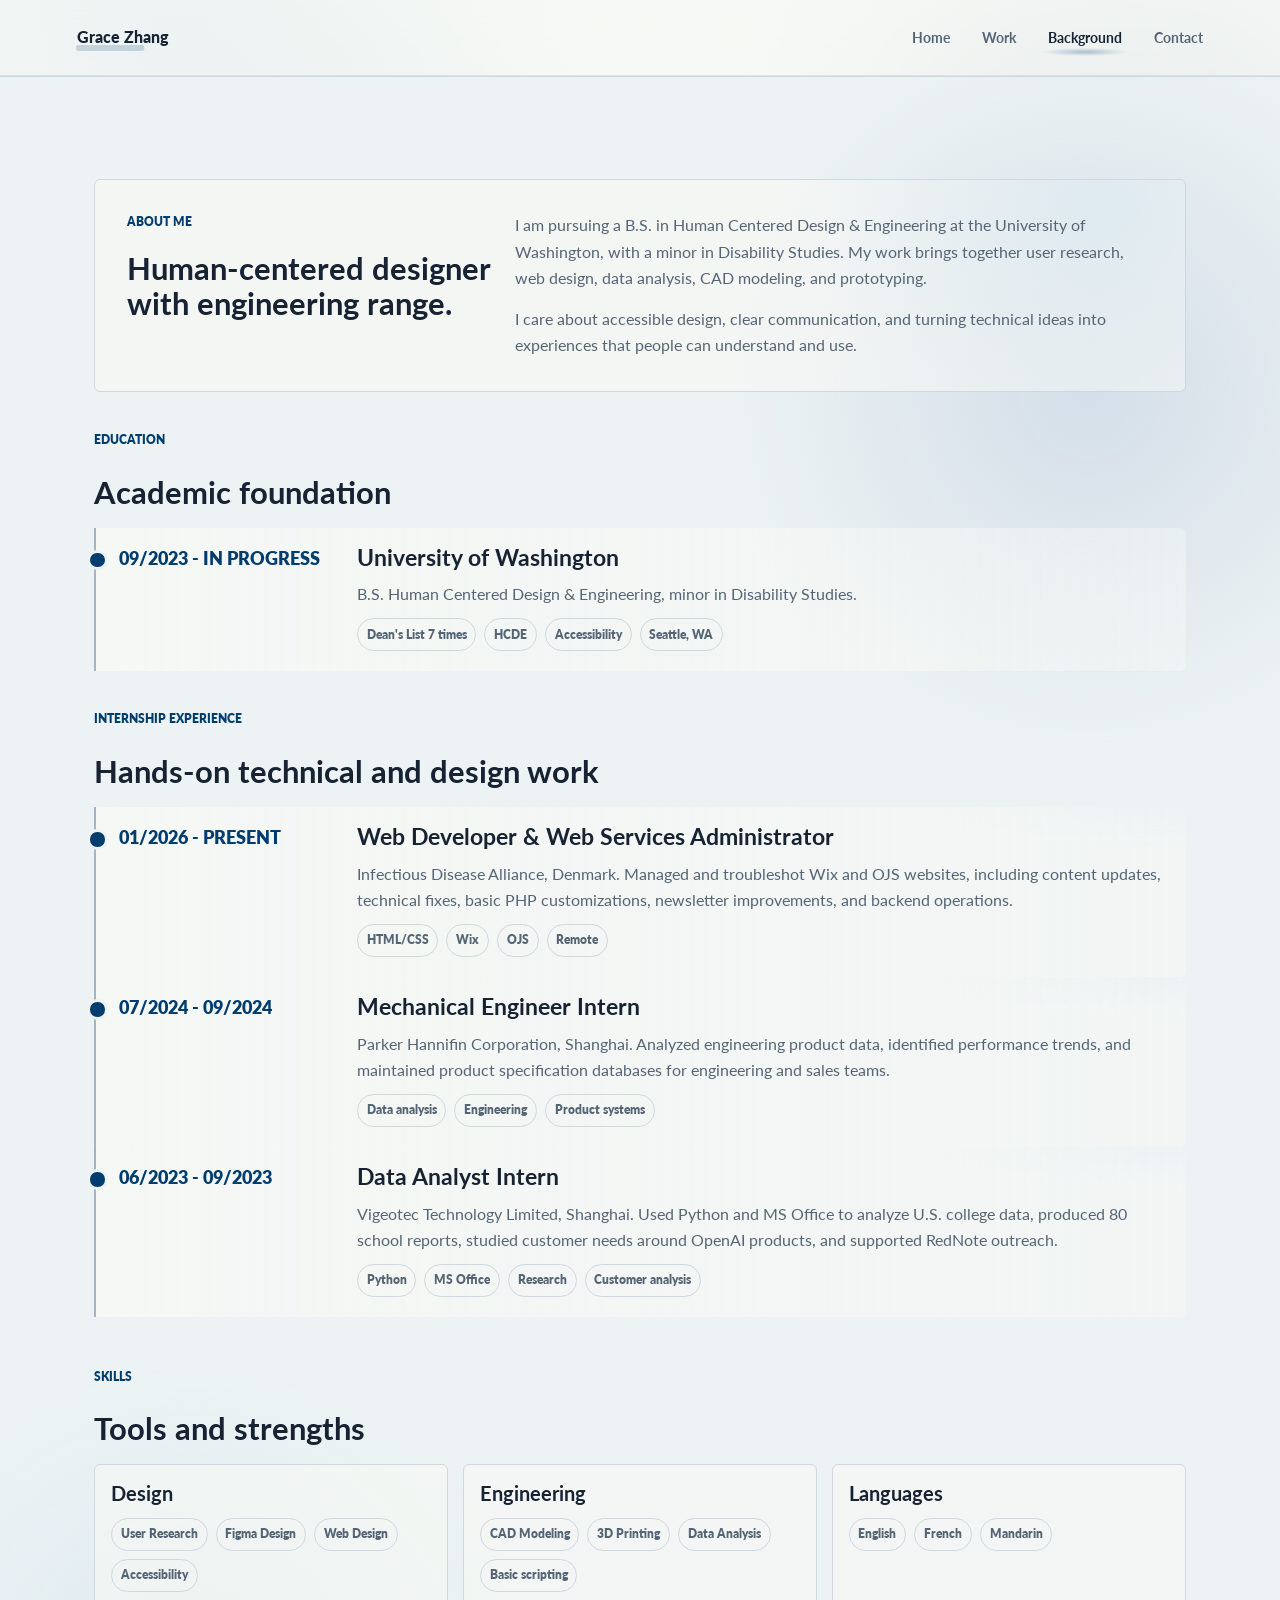
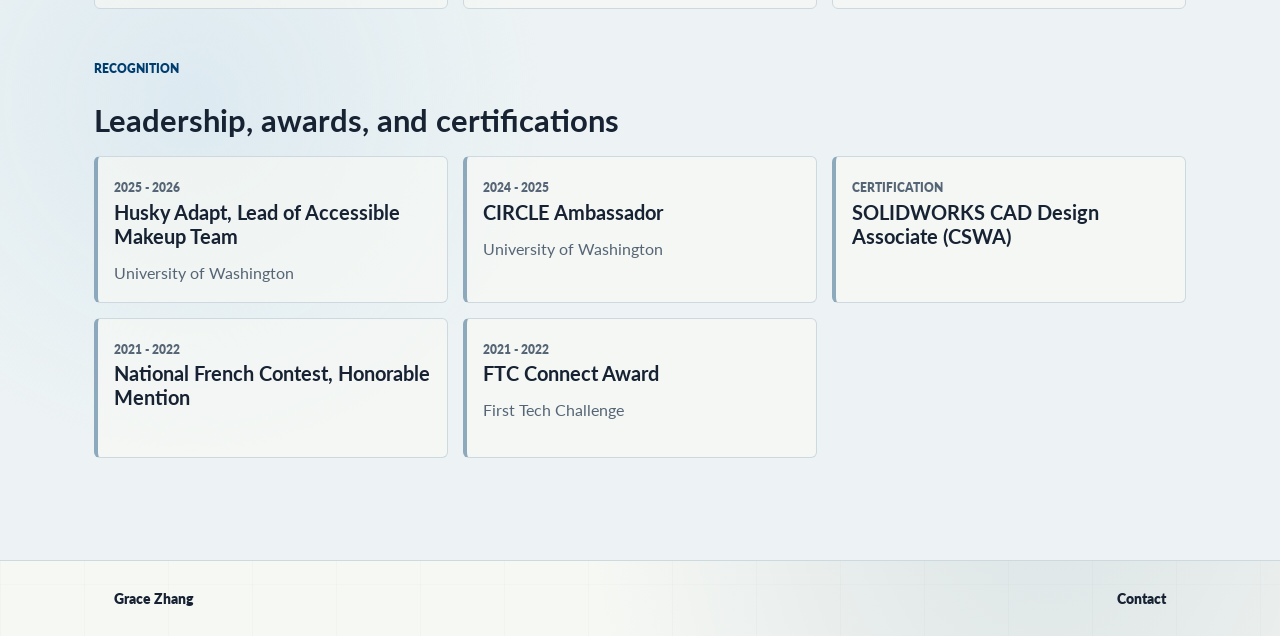
==== commit 2b10daf4: "Remove background page intro" ====
--- a/background/index.html
+++ b/background/index.html
@@ -31,11 +31,6 @@
     <main>
       <section class="background resume-page" id="background">
         <div class="section-shell background-grid">
-          <div class="section-kicker reveal">
-            <p class="eyebrow">Background</p>
-            <h1 class="page-title">About, education, experience, skills, and recognition.</h1>
-          </div>
-
           <section class="resume-section about-panel reveal" aria-labelledby="about-heading">
             <div>
               <p class="eyebrow">About me</p>
--- a/assets/css/styles.css
+++ b/assets/css/styles.css
@@ -122,7 +122,7 @@
   text-decoration: none;
 }
 
-main a:not(.button):not(.case-card a):not(.contact-link) {
+main a:not(.button):not(.case-card a):not(.preview-card a):not(.contact-link):not(.text-link) {
   text-decoration: underline;
   text-decoration-thickness: 0.08em;
   text-underline-offset: 0.18em;
@@ -516,6 +516,164 @@
   transform: translateX(-4px);
 }
 
+.home-about {
+  border-block: 1px solid rgba(139, 163, 199, 0.24);
+  display: grid;
+  gap: clamp(1.5rem, 5vw, 4rem);
+  grid-template-columns: minmax(8rem, 0.22fr) minmax(0, 1fr);
+  padding-bottom: clamp(5rem, 10vw, 8.5rem);
+  padding-top: clamp(5rem, 10vw, 8.5rem);
+}
+
+.section-label {
+  color: var(--deep-blue);
+  font-size: 0.8125rem;
+  font-weight: 800;
+  letter-spacing: 0;
+  margin: 0;
+  text-transform: uppercase;
+}
+
+.home-about-copy {
+  max-width: 52rem;
+}
+
+.home-about h2 {
+  font-size: clamp(1.75rem, 2.7vw, 2rem);
+  line-height: 1.16;
+  margin-bottom: 1.6rem;
+  max-width: 44rem;
+}
+
+.home-about p {
+  color: var(--muted);
+  font-size: clamp(1rem, 1.2vw, 1.125rem);
+  max-width: 48rem;
+}
+
+.text-link {
+  align-items: center;
+  color: var(--deep-blue);
+  display: inline-flex;
+  font-weight: 800;
+  gap: 0.5rem;
+  margin-top: 1.25rem;
+  position: relative;
+}
+
+.text-link::after {
+  background: rgba(0, 61, 111, 0.18);
+  border-radius: 999px;
+  bottom: 0.1rem;
+  content: "";
+  height: 0.36rem;
+  left: -0.1rem;
+  position: absolute;
+  right: -0.1rem;
+  transform: scaleX(0.22);
+  transform-origin: left;
+  transition: transform 200ms ease, background 200ms ease;
+  z-index: -1;
+}
+
+.text-link:hover::after {
+  background: rgba(0, 61, 111, 0.25);
+  transform: scaleX(1);
+}
+
+.text-link span {
+  transition: transform 180ms ease;
+}
+
+.text-link:hover span {
+  transform: translateX(0.2rem);
+}
+
+.home-work {
+  padding-top: clamp(5rem, 9vw, 8rem);
+}
+
+.home-work-header {
+  align-items: end;
+  display: flex;
+  gap: 1.5rem;
+  justify-content: space-between;
+  margin-bottom: clamp(2rem, 5vw, 3.5rem);
+}
+
+.home-work-header h2 {
+  margin-top: 1rem;
+}
+
+.home-work-header .text-link {
+  margin-bottom: 0.15rem;
+  margin-top: 0;
+  white-space: nowrap;
+}
+
+.home-work-grid {
+  display: grid;
+  gap: clamp(1rem, 2.2vw, 1.5rem);
+  grid-template-columns: repeat(3, minmax(0, 1fr));
+}
+
+.preview-card {
+  background:
+    radial-gradient(ellipse at 0% 100%, rgba(0, 61, 111, 0.06), transparent 14rem),
+    rgba(246, 248, 244, 0.58);
+  border: 1px solid rgba(139, 163, 199, 0.38);
+  border-radius: 6px;
+  overflow: hidden;
+  transition: border-color 180ms ease, box-shadow 180ms ease, transform 180ms ease;
+}
+
+.preview-card.protective {
+  border-color: rgba(25, 50, 95, 0.24);
+}
+
+.preview-card:hover {
+  border-color: rgba(0, 61, 111, 0.32);
+  box-shadow: var(--shadow);
+  transform: translateY(-3px);
+}
+
+.preview-card a {
+  display: grid;
+  min-height: 100%;
+}
+
+.preview-card .case-visual {
+  min-height: 13rem;
+  padding: clamp(1.1rem, 2.5vw, 1.7rem);
+}
+
+.preview-card .case-visual::before {
+  inset: 0.75rem;
+}
+
+.preview-card:hover .case-visual::after {
+  opacity: 1;
+  transform: scale(1);
+}
+
+.preview-card .case-content {
+  min-height: auto;
+  padding: 1.25rem;
+}
+
+.preview-card .case-meta {
+  gap: 0.55rem;
+  margin-bottom: 0.8rem;
+}
+
+.preview-card h3 {
+  margin-bottom: 0.65rem;
+}
+
+.preview-card p {
+  font-size: 1rem;
+}
+
 .section-kicker {
   display: grid;
   gap: clamp(1rem, 4vw, 3rem);
@@ -532,7 +690,7 @@
   flex-wrap: wrap;
   gap: 0.7rem;
   justify-content: flex-end;
-  margin: 0 0 1.4rem;
+  margin: 0 0 2rem;
 }
 
 .filter {
@@ -556,8 +714,18 @@
 
 .case-grid {
   display: grid;
-  gap: clamp(1.4rem, 4vw, 3.2rem);
+  gap: clamp(1rem, 2.4vw, 1.6rem);
   grid-template-columns: repeat(2, minmax(0, 1fr));
+  position: relative;
+}
+
+.case-grid::before {
+  background: linear-gradient(180deg, transparent, rgba(0, 61, 111, 0.16), transparent);
+  content: "";
+  inset: -0.6rem auto 0 50%;
+  position: absolute;
+  transform: translateX(-50%);
+  width: 1px;
 }
 
 .case-card {
@@ -568,6 +736,7 @@
   border: 1px solid var(--line);
   border-radius: 6px;
   overflow: hidden;
+  position: relative;
   transition: border-color 180ms ease, box-shadow 180ms ease, transform 180ms ease;
 }
 
@@ -581,7 +750,7 @@
 }
 
 .case-card.featured a {
-  grid-template-columns: minmax(0, 0.92fr) minmax(320px, 1fr);
+  grid-template-columns: minmax(320px, 0.82fr) minmax(0, 1fr);
 }
 
 .case-card:hover {
@@ -591,7 +760,7 @@
 }
 
 .case-card:nth-child(odd):not(.featured) {
-  margin-top: clamp(1.5rem, 4vw, 3.5rem);
+  margin-top: 0;
 }
 
 .case-card:hover .case-visual::after,
@@ -605,7 +774,7 @@
   align-items: center;
   display: flex;
   justify-content: center;
-  min-height: 18.5rem;
+  min-height: 16.5rem;
   overflow: hidden;
   padding: clamp(1.4rem, 4vw, 2.5rem);
   position: relative;
@@ -616,6 +785,10 @@
   content: "";
   inset: 1rem;
   position: absolute;
+}
+
+.case-card.featured .case-visual {
+  min-height: 22rem;
 }
 
 .case-visual::after {
@@ -656,6 +829,18 @@
     #eef3f5;
 }
 
+.visual-photo {
+  padding: 0;
+}
+
+.visual-photo img {
+  display: block;
+  height: auto;
+  object-fit: contain;
+  width: 100%;
+  z-index: 1;
+}
+
 .visual-safemic {
   background:
     radial-gradient(ellipse at 82% 22%, rgba(139, 163, 199, 0.2), transparent 13rem),
@@ -917,6 +1102,77 @@
   min-height: 2rem;
 }
 
+.preview-card a {
+  grid-template-rows: 14rem auto;
+}
+
+.preview-card .case-visual {
+  height: 14rem;
+  min-height: 0;
+}
+
+.preview-card .case-content {
+  align-content: start;
+  display: grid;
+  gap: 0.65rem;
+  padding: 1.15rem;
+}
+
+.preview-card .case-content h3 {
+  margin-bottom: 0;
+}
+
+.preview-card .trip-planner {
+  gap: 0.55rem;
+  padding: 0.75rem;
+  width: min(15rem, 88%);
+}
+
+.preview-card .trip-planner span {
+  min-height: 3.6rem;
+}
+
+.preview-card .trip-planner i {
+  min-height: 2rem;
+}
+
+.preview-card .trip-planner strong {
+  min-height: 1.25rem;
+}
+
+.preview-card .safety-console {
+  gap: 0.55rem;
+  grid-template-columns: 2.2rem 1fr;
+  padding: 0.75rem;
+  width: min(15rem, 88%);
+}
+
+.preview-card .mock-window {
+  gap: 0.55rem;
+  max-width: 15.5rem;
+  padding: 0.65rem;
+}
+
+.preview-card .mock-layout {
+  gap: 0.45rem;
+}
+
+.preview-card .mock-layout span {
+  min-height: 2.7rem;
+}
+
+.preview-card .mock-layout span:first-child {
+  min-height: 5.85rem;
+}
+
+.preview-card .mock-timeline {
+  gap: 0.35rem;
+}
+
+.preview-card .mock-timeline i {
+  height: 0.45rem;
+}
+
 .app-preview {
   align-items: end;
   display: flex;
@@ -1030,6 +1286,10 @@
   padding: clamp(1.15rem, 2.5vw, 1.65rem);
 }
 
+.case-card:not(.featured) .case-content {
+  min-height: 15rem;
+}
+
 .case-meta {
   color: var(--muted);
   display: flex;
@@ -1044,6 +1304,14 @@
   border: 1px solid var(--line);
   border-radius: 999px;
   padding: 0.35rem 0.55rem;
+}
+
+.case-meta span:first-child {
+  background: rgba(0, 61, 111, 0.08);
+  border-color: rgba(0, 61, 111, 0.16);
+  color: var(--deep-blue);
+  min-width: 2.35rem;
+  text-align: center;
 }
 
 .case-content p {
@@ -1116,18 +1384,50 @@
 }
 
 .case-section {
+  border-top: 1px solid rgba(139, 163, 199, 0.26);
   display: grid;
   gap: clamp(1rem, 2.4vw, 1.8rem);
   grid-template-columns: minmax(13rem, 0.35fr) minmax(0, 1fr);
+  padding-top: clamp(1.4rem, 3vw, 2rem);
+  position: relative;
+}
+
+.case-section::before {
+  background:
+    linear-gradient(180deg, rgba(0, 61, 111, 0.45), rgba(139, 163, 199, 0.08) 70%, transparent);
+  content: "";
+  height: clamp(2.6rem, 6vw, 4.8rem);
+  left: 0;
+  position: absolute;
+  top: 0;
+  width: 1px;
 }
 
 .case-section-heading {
+  align-self: start;
   display: grid;
   gap: 0.45rem;
+  padding-left: clamp(0.9rem, 1.6vw, 1.25rem);
+  position: sticky;
+  top: 6rem;
 }
 
 .case-section-heading h2 {
   max-width: 34rem;
+}
+
+.case-section:nth-of-type(odd) {
+  grid-template-columns: minmax(0, 1fr) minmax(13rem, 0.35fr);
+}
+
+.case-section:nth-of-type(odd) .case-section-heading {
+  grid-column: 2;
+  grid-row: 1;
+}
+
+.case-section:nth-of-type(odd) > :not(.case-section-heading) {
+  grid-column: 1;
+  grid-row: 1;
 }
 
 .case-summary-grid,
@@ -1152,6 +1452,25 @@
   border: 1px solid var(--line);
   border-radius: 6px;
   padding: clamp(1rem, 2vw, 1.25rem);
+  position: relative;
+}
+
+.case-summary-grid article,
+.interaction-list article,
+.case-callout {
+  padding-top: clamp(1.65rem, 2.4vw, 1.9rem);
+}
+
+.case-summary-grid article::before,
+.interaction-list article::before,
+.case-callout::before {
+  background: linear-gradient(90deg, rgba(0, 61, 111, 0.42), rgba(139, 163, 199, 0.1), transparent);
+  content: "";
+  height: 2px;
+  left: clamp(1rem, 2vw, 1.25rem);
+  position: absolute;
+  right: clamp(1rem, 2vw, 1.25rem);
+  top: 0.8rem;
 }
 
 .case-summary-grid span,
@@ -1173,20 +1492,425 @@
   margin-bottom: 0;
 }
 
+.case-summary-grid article {
+  display: grid;
+  gap: 0.2rem;
+  min-height: 8.25rem;
+}
+
+.case-summary-grid article p {
+  align-self: end;
+}
+
+.case-callout {
+  display: grid;
+  gap: 0.85rem;
+  padding-left: clamp(1.25rem, 3vw, 2rem);
+}
+
+.case-callout p {
+  border-left: 1px solid rgba(0, 61, 111, 0.28);
+  color: var(--ink);
+  font-size: clamp(1.0625rem, 1.35vw, 1.2rem);
+  line-height: 1.75;
+  padding-left: clamp(1rem, 2vw, 1.4rem);
+}
+
+.process-strip {
+  counter-reset: process-step;
+  position: relative;
+}
+
+.process-strip::before {
+  background: linear-gradient(90deg, rgba(0, 61, 111, 0.24), rgba(139, 163, 199, 0.08));
+  content: "";
+  height: 1px;
+  left: 1rem;
+  position: absolute;
+  right: 1rem;
+  top: 1.85rem;
+}
+
+.process-strip article {
+  background:
+    linear-gradient(180deg, rgba(248, 249, 245, 0.9), rgba(248, 249, 245, 0.66)),
+    radial-gradient(ellipse at 100% 0%, rgba(212, 229, 239, 0.38), transparent 13rem);
+  padding-top: 3.65rem;
+}
+
+.process-strip article::before {
+  background: var(--paper);
+  border: 1px solid rgba(0, 61, 111, 0.28);
+  border-radius: 999px;
+  box-shadow: 0 0 0 0.45rem rgba(212, 229, 239, 0.34);
+  content: "";
+  height: 0.75rem;
+  left: 1.2rem;
+  position: absolute;
+  top: 1.5rem;
+  width: 0.75rem;
+  z-index: 1;
+}
+
 .process-strip h3 {
   font-size: clamp(1.125rem, 1.5vw, 1.25rem);
   margin-bottom: 0.55rem;
 }
 
 .case-text-columns {
+  align-items: start;
   column-gap: clamp(1rem, 3vw, 2rem);
+  counter-reset: case-note;
   display: grid;
   grid-template-columns: repeat(2, minmax(0, 1fr));
 }
 
 .case-text-columns p {
+  background:
+    radial-gradient(ellipse at 95% 0%, rgba(212, 229, 239, 0.38), transparent 13rem),
+    rgba(248, 249, 245, 0.58);
+  border: 1px solid rgba(139, 163, 199, 0.22);
+  border-left: 2px solid rgba(0, 61, 111, 0.32);
+  border-radius: 6px;
   color: var(--muted);
+  counter-increment: case-note;
   margin-bottom: 0;
+  min-height: 100%;
+  padding: clamp(1.05rem, 2vw, 1.35rem);
+  padding-top: 2.9rem;
+  position: relative;
+}
+
+.case-text-columns p::before {
+  color: var(--deep-blue);
+  content: "Insight 0" counter(case-note);
+  font-size: 0.75rem;
+  font-weight: 900;
+  left: clamp(1.05rem, 2vw, 1.35rem);
+  position: absolute;
+  text-transform: uppercase;
+  top: 1rem;
+}
+
+.subzero-case {
+  background:
+    radial-gradient(ellipse at 88% 8%, rgba(69, 90, 120, 0.12), transparent 30rem),
+    radial-gradient(ellipse at 4% 42%, rgba(0, 61, 111, 0.08), transparent 28rem);
+}
+
+.subzero-hero {
+  grid-template-columns: minmax(0, 0.72fr) minmax(22rem, 0.9fr);
+}
+
+.case-photo {
+  background:
+    radial-gradient(ellipse at 82% 18%, rgba(212, 229, 239, 0.58), transparent 16rem),
+    rgba(246, 248, 244, 0.7);
+  border: 1px solid rgba(139, 163, 199, 0.36);
+  border-radius: 6px;
+  box-shadow: var(--shadow);
+  margin: 0;
+  overflow: hidden;
+  position: relative;
+}
+
+.case-photo::after {
+  background:
+    radial-gradient(ellipse at center, rgba(0, 61, 111, 0.14), rgba(139, 163, 199, 0.08) 44%, transparent 72%);
+  border-radius: 50% 43% 55% 45%;
+  content: "";
+  filter: blur(10px);
+  height: 14rem;
+  opacity: 0;
+  position: absolute;
+  right: -2rem;
+  top: -2rem;
+  transform: scale(0.8);
+  transition: opacity 420ms ease, transform 420ms ease;
+  width: 14rem;
+}
+
+.case-photo:hover::after {
+  opacity: 1;
+  transform: scale(1);
+}
+
+.case-photo img {
+  display: block;
+  height: auto;
+  object-fit: contain;
+  position: relative;
+  transition: filter 260ms ease, transform 260ms ease;
+  width: 100%;
+  z-index: 1;
+}
+
+.case-photo:hover img {
+  filter: saturate(0.88) contrast(1.02);
+  transform: scale(1.015);
+}
+
+.hero-photo {
+  height: auto;
+  min-height: 0;
+}
+
+.hero-photo img {
+  object-position: center;
+}
+
+.compact-summary article:first-child p,
+.compact-summary article:nth-child(2) p {
+  color: var(--ink);
+  font-size: clamp(1.25rem, 1.8vw, 1.5rem);
+  font-weight: 900;
+}
+
+.image-scroll-gallery {
+  display: grid;
+  gap: 1rem;
+  grid-template-columns: repeat(2, minmax(0, 1fr));
+}
+
+.image-scroll-gallery .case-photo {
+  height: auto;
+  min-height: 0;
+}
+
+.image-scroll-gallery .case-photo.wide {
+  grid-column: 1 / -1;
+  height: auto;
+  min-height: 0;
+}
+
+.case-photo figcaption {
+  background: rgba(246, 248, 244, 0.78);
+  border-top: 1px solid rgba(139, 163, 199, 0.28);
+  color: var(--muted);
+  font-size: 0.8125rem;
+  font-weight: 700;
+  padding: 0.75rem 0.95rem;
+  position: relative;
+  z-index: 2;
+}
+
+.basil-case {
+  background:
+    radial-gradient(ellipse at 86% 12%, rgba(116, 166, 126, 0.16), transparent 28rem),
+    radial-gradient(ellipse at 5% 50%, rgba(212, 229, 239, 0.48), transparent 28rem);
+}
+
+.basil-hero {
+  grid-template-columns: minmax(0, 0.68fr) minmax(22rem, 0.92fr);
+}
+
+.basil-button {
+  background: #315f45;
+  border-color: #315f45;
+}
+
+.basil-button:hover {
+  background: #284d3a;
+  border-color: #284d3a;
+}
+
+.basil-hero-photo {
+  background:
+    radial-gradient(ellipse at 74% 30%, rgba(139, 197, 148, 0.28), transparent 18rem),
+    rgba(246, 248, 244, 0.74);
+}
+
+.basil-hero-photo img {
+  object-position: center;
+}
+
+.basil-case .case-summary-grid span,
+.basil-case .process-strip span,
+.basil-case .interaction-list span {
+  color: #315f45;
+}
+
+.basil-case .compact-summary article:nth-child(2) p {
+  font-size: clamp(1.125rem, 1.4vw, 1.25rem);
+}
+
+.basil-research-photo {
+  min-height: 0;
+}
+
+.basil-research-photo img {
+  object-position: center;
+}
+
+.wide-photo {
+  height: auto;
+  min-height: 0;
+}
+
+.wide-photo img {
+  object-fit: contain;
+  object-position: center 22%;
+}
+
+.basil-gallery .case-photo {
+  background:
+    radial-gradient(ellipse at 78% 12%, rgba(139, 197, 148, 0.18), transparent 14rem),
+    rgba(246, 248, 244, 0.74);
+}
+
+.product-showcase {
+  align-items: start;
+  grid-template-columns: minmax(0, 1.08fr) minmax(0, 0.92fr);
+}
+
+.product-showcase .case-photo {
+  height: auto;
+  min-height: 0;
+}
+
+.product-showcase .showcase-primary {
+  grid-column: auto;
+  grid-row: span 2;
+  height: auto;
+  min-height: 0;
+}
+
+.product-showcase .showcase-primary img {
+  object-position: 50% 50%;
+}
+
+.product-showcase .showcase-secondary img {
+  object-position: 50% 50%;
+}
+
+.product-showcase .showcase-secondary:nth-of-type(2) img {
+  object-position: 58% 54%;
+}
+
+.product-showcase .showcase-secondary:nth-of-type(3) img {
+  object-position: 54% 50%;
+}
+
+.product-showcase .showcase-secondary:nth-of-type(4) img {
+  object-position: 52% 46%;
+}
+
+.basil-gallery .case-photo img {
+  object-fit: contain;
+}
+
+.nurse-case {
+  background:
+    radial-gradient(ellipse at 84% 8%, rgba(139, 163, 199, 0.22), transparent 28rem),
+    radial-gradient(ellipse at 9% 46%, rgba(212, 229, 239, 0.5), transparent 30rem);
+}
+
+.nurse-hero {
+  grid-template-columns: minmax(0, 0.72fr) minmax(22rem, 0.94fr);
+}
+
+.nurse-button {
+  background: #244b72;
+  border-color: #244b72;
+}
+
+.nurse-button:hover {
+  background: #19385a;
+  border-color: #19385a;
+}
+
+.nurse-hero-photo {
+  background:
+    radial-gradient(ellipse at 18% 84%, rgba(212, 229, 239, 0.34), transparent 18rem),
+    rgba(246, 248, 244, 0.74);
+}
+
+.nurse-case .case-summary-grid span,
+.nurse-case .process-strip span,
+.nurse-case .interaction-list span,
+.nurse-case .research-board span,
+.nurse-case .control-card span {
+  color: #244b72;
+}
+
+.research-board,
+.control-system {
+  display: grid;
+  gap: 1rem;
+  grid-template-columns: repeat(3, minmax(0, 1fr));
+}
+
+.research-board article,
+.control-card {
+  background:
+    radial-gradient(ellipse at 88% 8%, rgba(212, 229, 239, 0.46), transparent 13rem),
+    rgba(248, 249, 245, 0.66);
+  border: 1px solid var(--line);
+  border-radius: 6px;
+  display: grid;
+  gap: 0.65rem;
+  padding: clamp(1.1rem, 2vw, 1.35rem);
+  position: relative;
+}
+
+.research-board article::before,
+.control-card::before {
+  background: linear-gradient(180deg, rgba(36, 75, 114, 0.46), rgba(139, 163, 199, 0.08));
+  content: "";
+  inset: 1rem auto 1rem 0;
+  position: absolute;
+  width: 2px;
+}
+
+.research-board span,
+.control-card span {
+  font-size: 0.75rem;
+  font-weight: 900;
+  text-transform: uppercase;
+}
+
+.research-board h3,
+.control-card strong {
+  color: var(--ink);
+  font-size: clamp(1.125rem, 1.5vw, 1.25rem);
+}
+
+.research-board p,
+.control-card p {
+  color: var(--muted);
+  margin: 0;
+}
+
+.control-system {
+  counter-reset: control-step;
+}
+
+.control-card {
+  min-height: 13rem;
+  padding-top: 4rem;
+}
+
+.control-card::after {
+  align-items: center;
+  background: rgba(36, 75, 114, 0.1);
+  border: 1px solid rgba(36, 75, 114, 0.22);
+  border-radius: 999px;
+  color: #244b72;
+  content: "0" counter(control-step);
+  counter-increment: control-step;
+  display: inline-flex;
+  font-size: 0.875rem;
+  font-weight: 900;
+  height: 2rem;
+  justify-content: center;
+  left: 1.2rem;
+  position: absolute;
+  top: 1.1rem;
+  width: 2rem;
+}
+
+.test-visual-pair {
+  grid-template-columns: minmax(0, 1.05fr) minmax(18rem, 0.75fr);
 }
 
 .background {
@@ -1510,7 +2234,10 @@
 
 @media (max-width: 980px) {
   .case-hero,
+  .basil-hero,
   .hero,
+  .home-about,
+  .subzero-hero,
   .section-kicker {
     grid-template-columns: 1fr;
   }
@@ -1529,12 +2256,21 @@
   }
 
   .case-grid,
-  .case-card.featured a {
+  .case-card.featured a,
+  .home-work-grid {
     grid-template-columns: 1fr;
+  }
+
+  .case-grid::before {
+    display: none;
   }
 
   .case-card:nth-child(odd):not(.featured) {
     margin-top: 0;
+  }
+
+  .case-card:not(.featured) .case-content {
+    min-height: auto;
   }
 
   .about-panel,
@@ -1544,11 +2280,33 @@
     grid-template-columns: 1fr;
   }
 
+  .case-section-heading,
+  .case-section:nth-of-type(odd) .case-section-heading,
+  .case-section:nth-of-type(odd) > :not(.case-section-heading) {
+    grid-column: auto;
+    grid-row: auto;
+    padding-left: 0;
+    position: relative;
+    top: auto;
+  }
+
   .case-summary-grid,
   .case-text-columns,
+  .image-scroll-gallery,
   .interaction-list,
-  .process-strip {
+  .process-strip,
+  .research-board,
+  .control-system,
+  .test-visual-pair {
     grid-template-columns: 1fr;
+  }
+
+  .process-strip::before {
+    display: none;
+  }
+
+  .product-showcase .showcase-primary {
+    grid-row: auto;
   }
 
   .skill-groups,
@@ -1606,6 +2364,24 @@
     gap: 2rem;
   }
 
+  .home-about {
+    gap: 1rem;
+  }
+
+  .home-about h2 {
+    font-size: clamp(1.5rem, 7vw, 2rem);
+  }
+
+  .home-work-header {
+    align-items: flex-start;
+    flex-direction: column;
+    gap: 0.75rem;
+  }
+
+  .home-work-header .text-link {
+    white-space: normal;
+  }
+
   .hero-actions,
   .button {
     width: 100%;
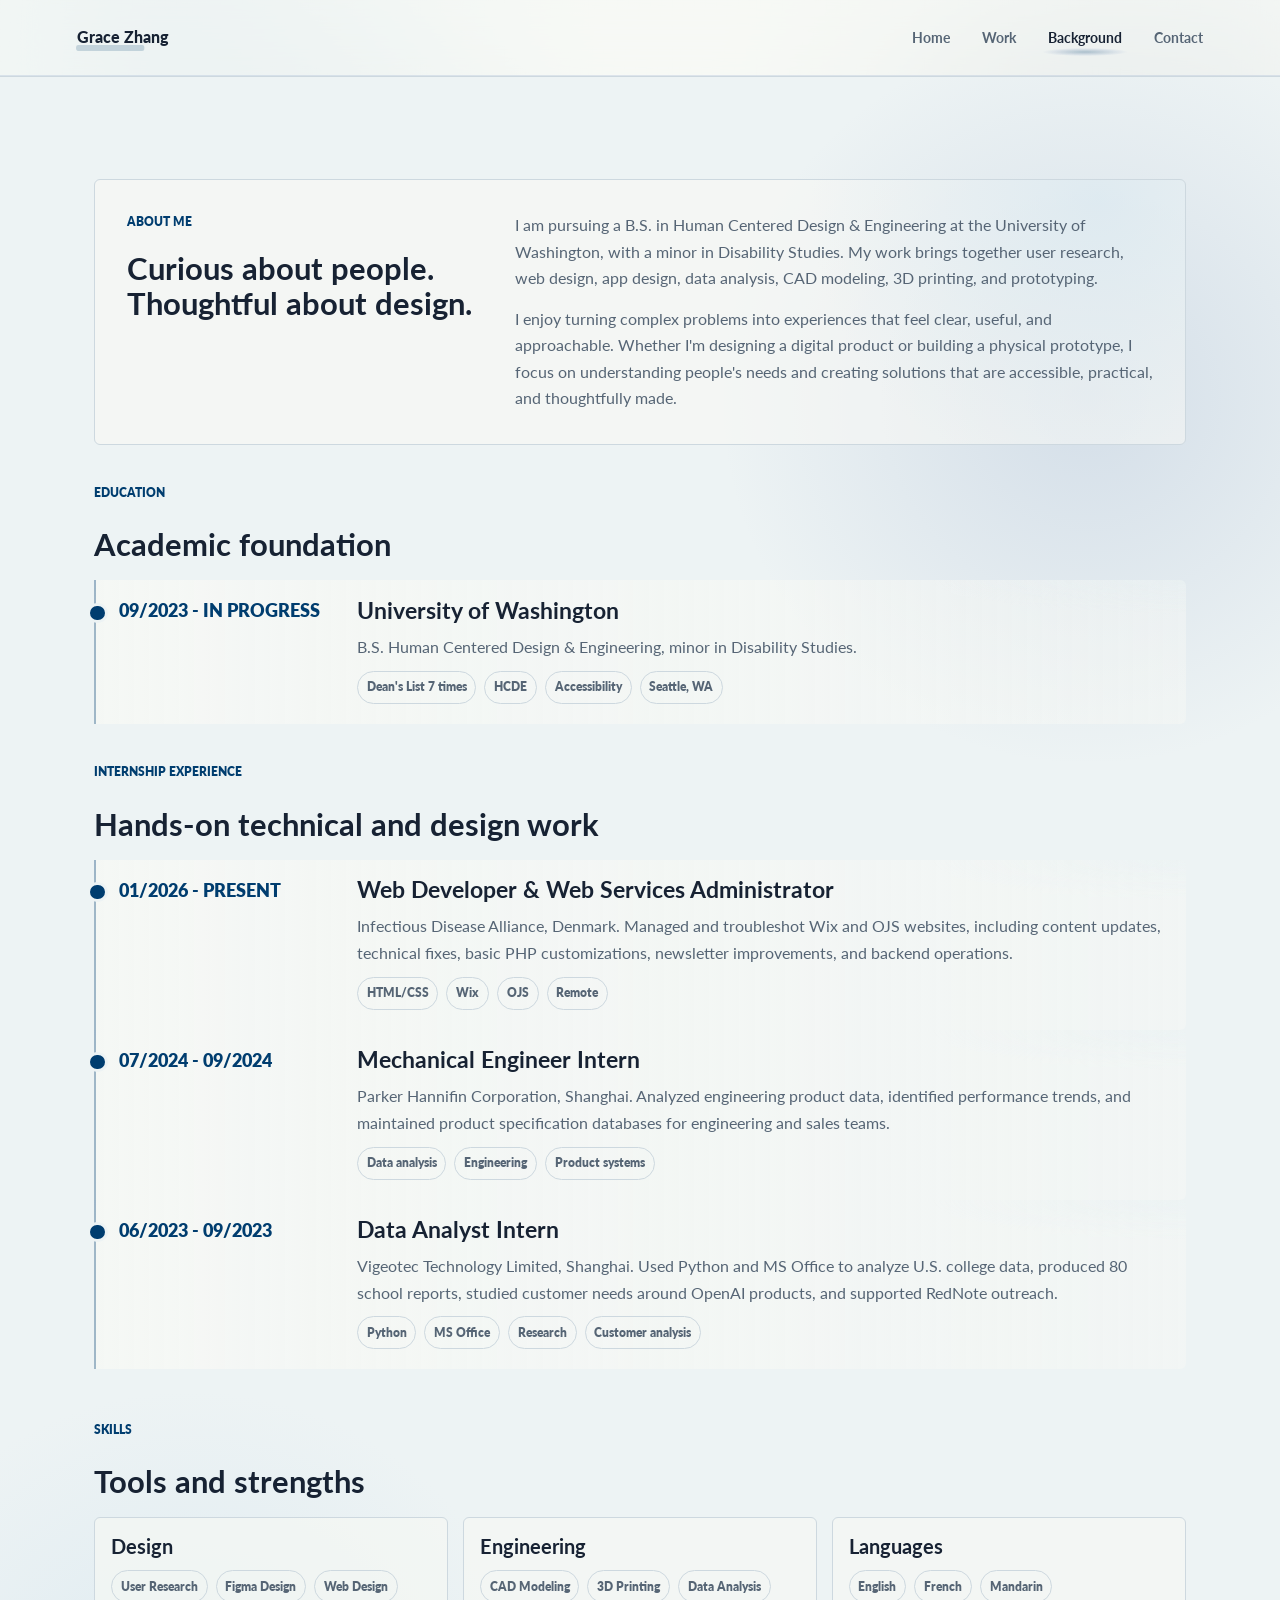
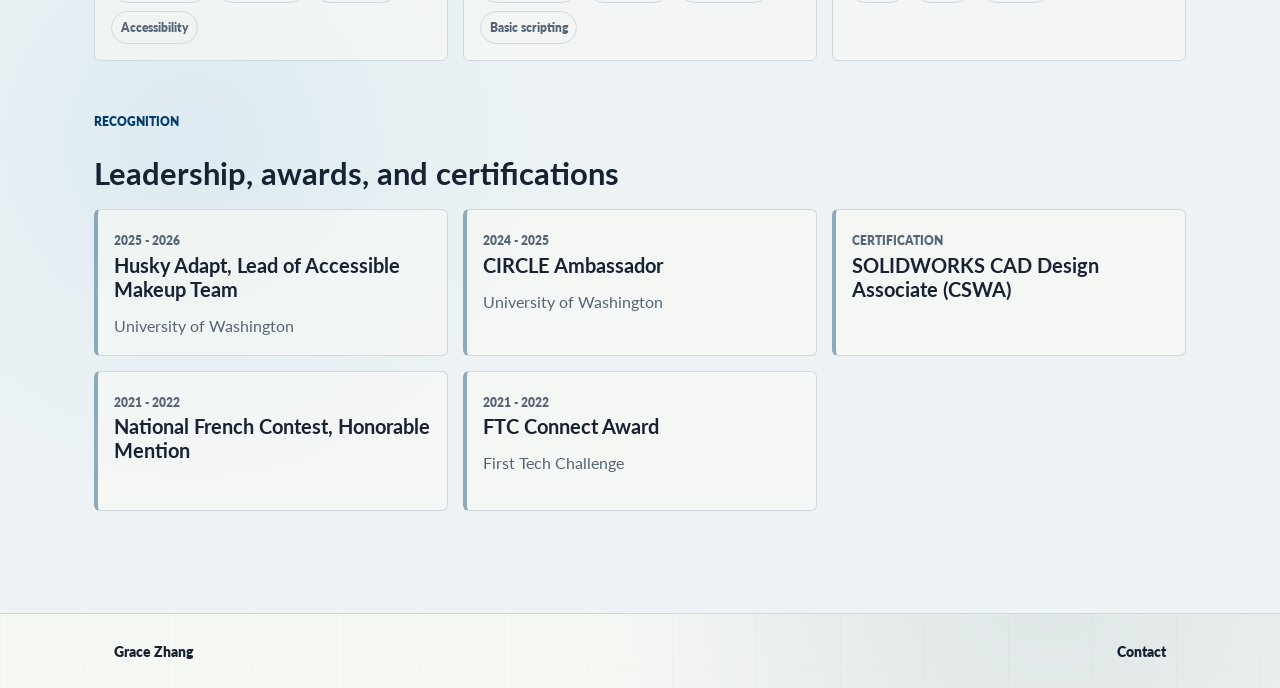
==== commit 8737830a: "Update background about copy" ====
--- a/background/index.html
+++ b/background/index.html
@@ -34,17 +34,20 @@
           <section class="resume-section about-panel reveal" aria-labelledby="about-heading">
             <div>
               <p class="eyebrow">About me</p>
-              <h2 id="about-heading">Human-centered designer with engineering range.</h2>
+              <h2 id="about-heading">Curious about people. Thoughtful about design.</h2>
             </div>
             <div class="about-copy">
               <p>
                 I am pursuing a B.S. in Human Centered Design & Engineering at the University of
                 Washington, with a minor in Disability Studies. My work brings together user
-                research, web design, data analysis, CAD modeling, and prototyping.
+                research, web design, app design, data analysis, CAD modeling, 3D printing, and
+                prototyping.
               </p>
               <p>
-                I care about accessible design, clear communication, and turning technical ideas
-                into experiences that people can understand and use.
+                I enjoy turning complex problems into experiences that feel clear, useful, and
+                approachable. Whether I'm designing a digital product or building a physical
+                prototype, I focus on understanding people's needs and creating solutions that are
+                accessible, practical, and thoughtfully made.
               </p>
             </div>
           </section>
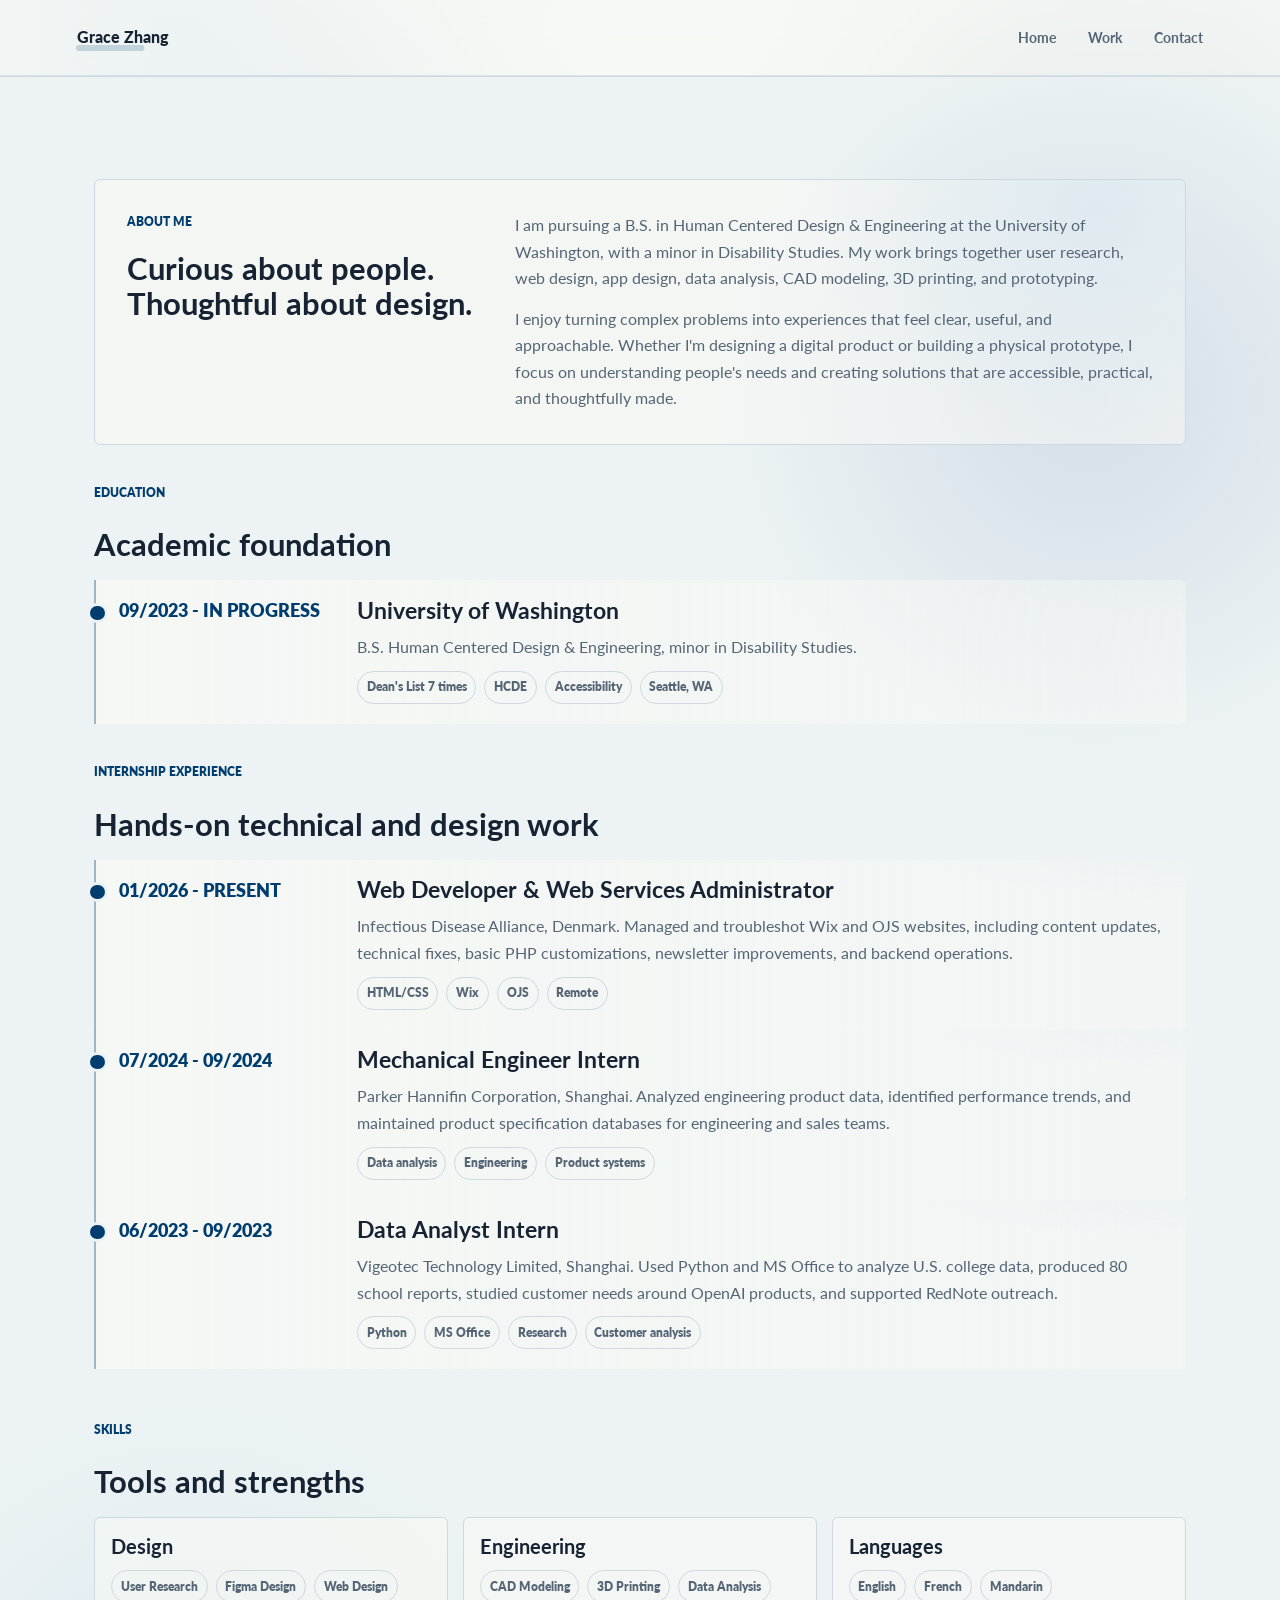
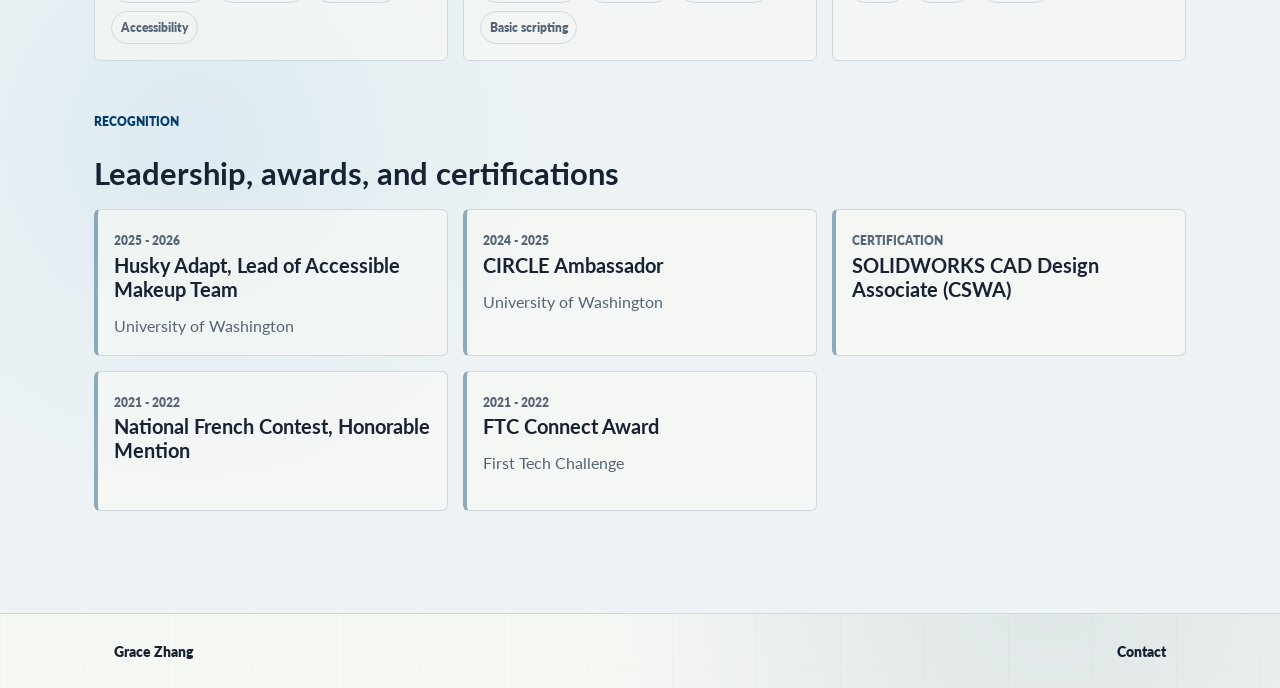
==== commit 9b474df1: "Add Accessible Makeup case study" ====
--- a/background/index.html
+++ b/background/index.html
@@ -23,7 +23,6 @@
       <nav class="site-nav" aria-label="Primary navigation">
         <a class="magnetic" data-page="home" href="../">Home</a>
         <a class="magnetic" data-page="work" href="../work/">Work</a>
-        <a class="active magnetic" data-page="background" href="../background/">Background</a>
         <a class="magnetic" data-page="contact" href="../contact/">Contact</a>
       </nav>
     </header>
--- a/assets/css/styles.css
+++ b/assets/css/styles.css
@@ -1645,6 +1645,15 @@
   z-index: 1;
 }
 
+.case-photo video {
+  background: var(--ink);
+  display: block;
+  height: auto;
+  position: relative;
+  width: 100%;
+  z-index: 1;
+}
+
 .case-photo:hover img {
   filter: saturate(0.88) contrast(1.02);
   transform: scale(1.015);
@@ -1797,6 +1806,61 @@
 
 .basil-gallery .case-photo img {
   object-fit: contain;
+}
+
+.makeup-case {
+  background:
+    radial-gradient(ellipse at 82% 10%, rgba(107, 121, 142, 0.14), transparent 28rem),
+    radial-gradient(ellipse at 10% 48%, rgba(212, 229, 239, 0.5), transparent 30rem);
+}
+
+.makeup-hero {
+  grid-template-columns: minmax(0, 0.7fr) minmax(22rem, 0.95fr);
+}
+
+.makeup-button {
+  background: #33466d;
+  border-color: #33466d;
+}
+
+.makeup-button:hover {
+  background: #263756;
+  border-color: #263756;
+}
+
+.makeup-hero-photo,
+.makeup-gallery .case-photo {
+  background:
+    radial-gradient(ellipse at 74% 26%, rgba(212, 229, 239, 0.42), transparent 17rem),
+    radial-gradient(ellipse at 16% 86%, rgba(107, 121, 142, 0.1), transparent 14rem),
+    rgba(246, 248, 244, 0.75);
+}
+
+.makeup-case .case-summary-grid span,
+.makeup-case .process-strip span,
+.makeup-case .interaction-list span {
+  color: #33466d;
+}
+
+.makeup-case .compact-summary article:nth-child(2) p {
+  font-size: clamp(1.125rem, 1.4vw, 1.25rem);
+}
+
+.makeup-gallery.product-showcase {
+  grid-template-columns: minmax(0, 1fr) minmax(0, 1fr);
+}
+
+.makeup-gallery.product-showcase .showcase-primary {
+  grid-row: auto;
+}
+
+.makeup-gallery .case-photo img,
+.makeup-gallery .case-photo video {
+  object-position: center;
+}
+
+.makeup-gallery .case-photo video {
+  border: 0;
 }
 
 .nurse-case {
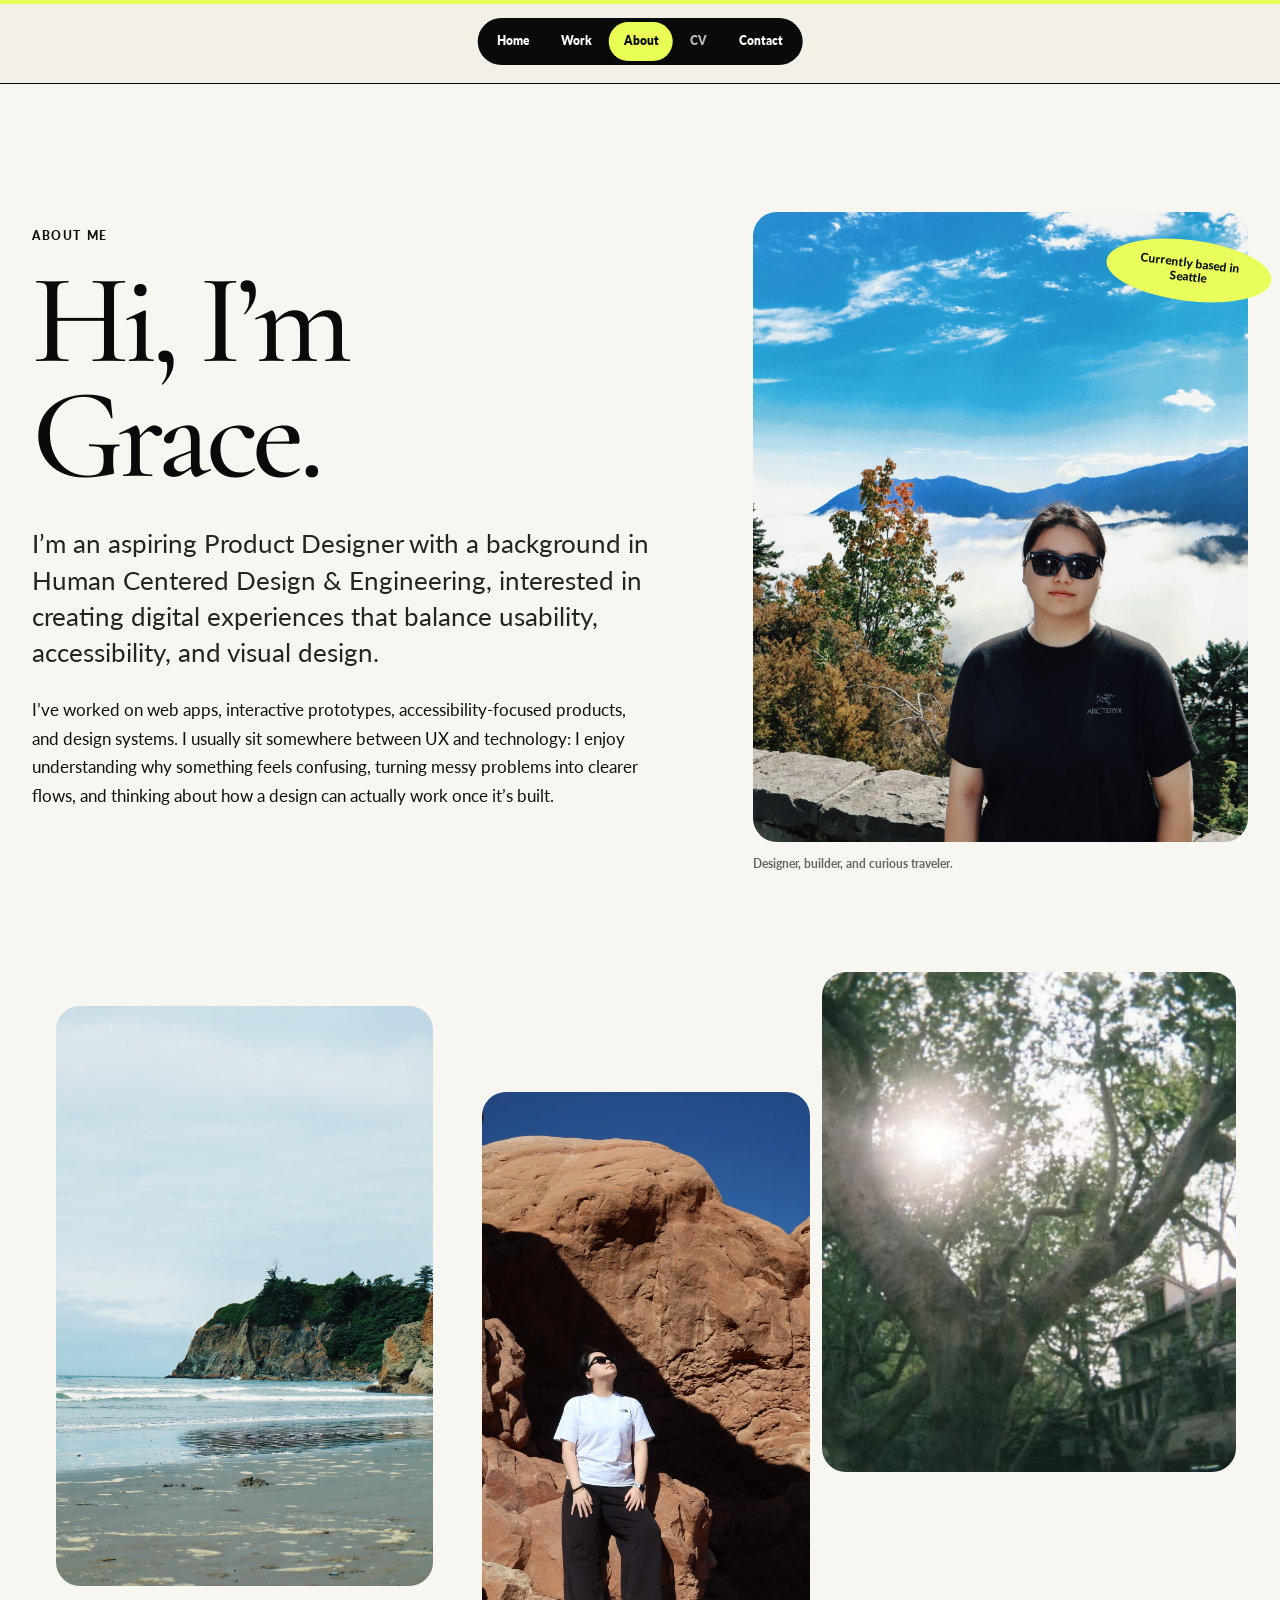
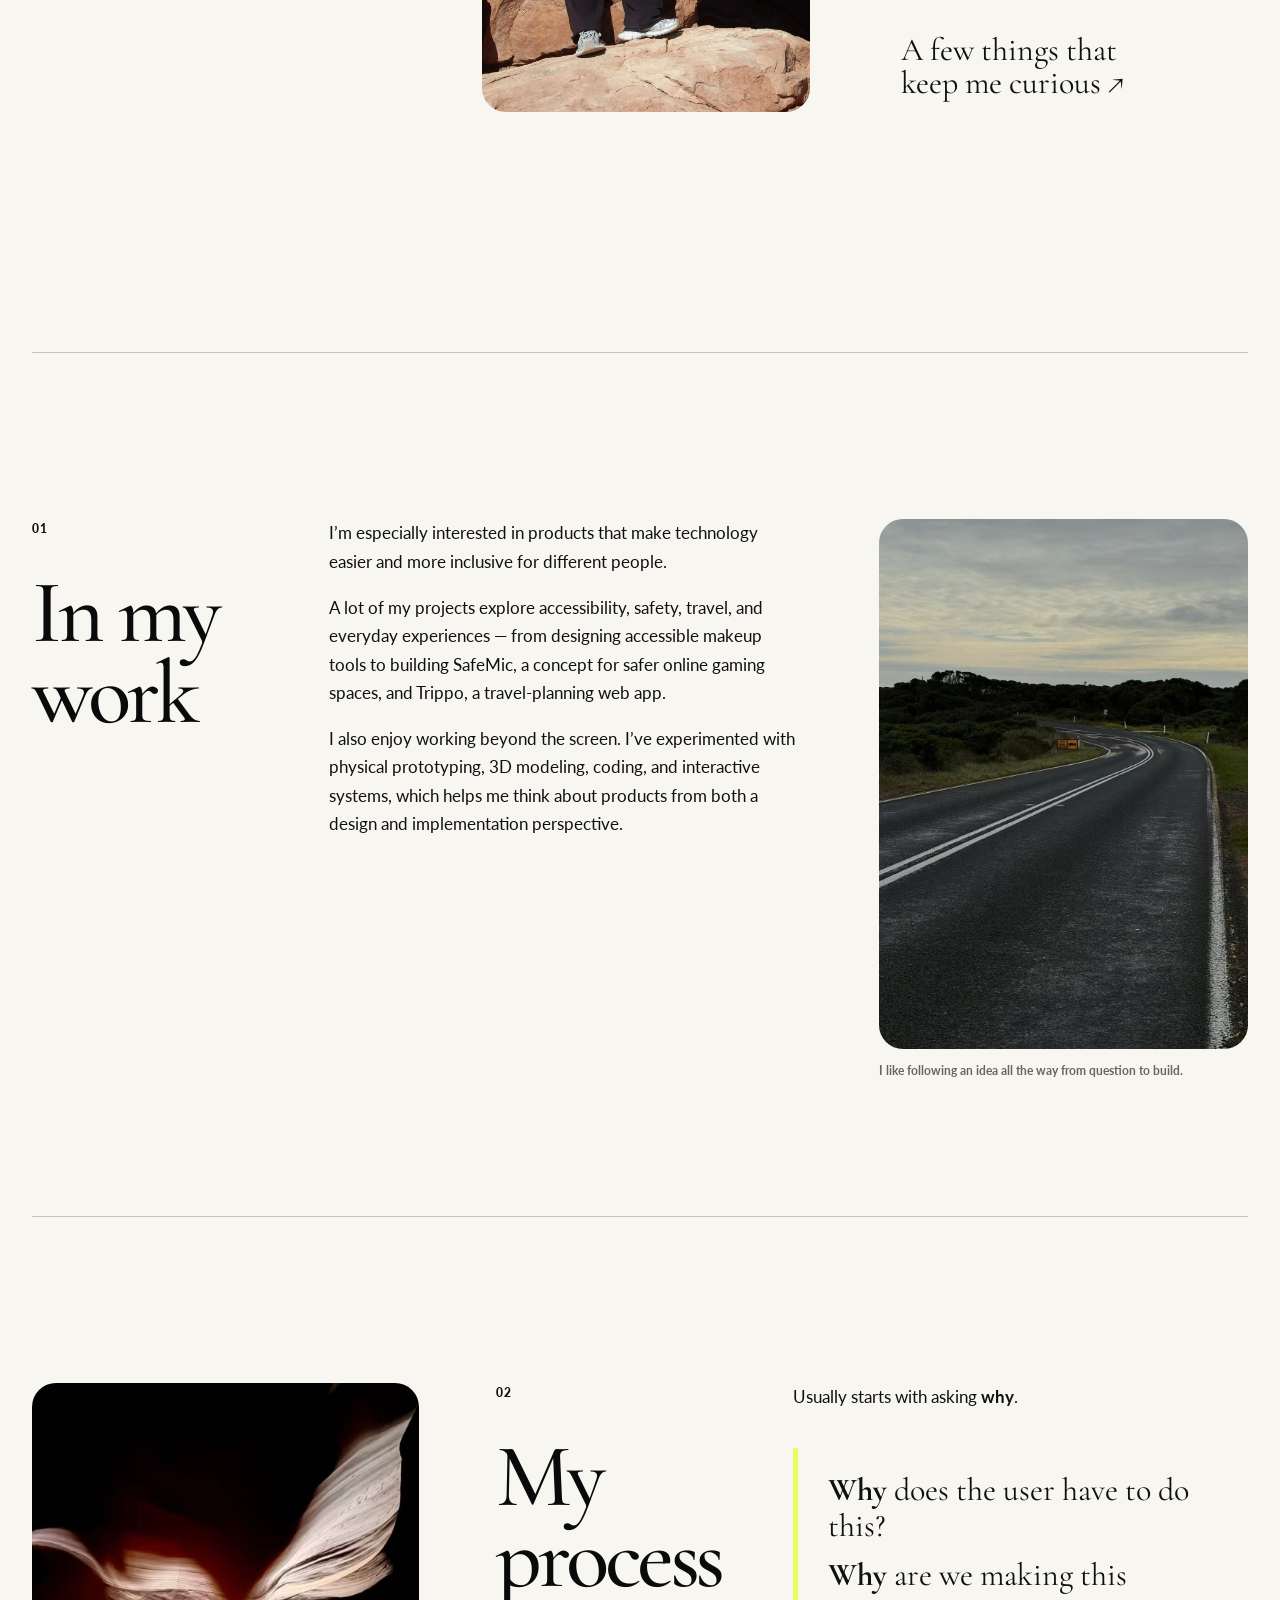
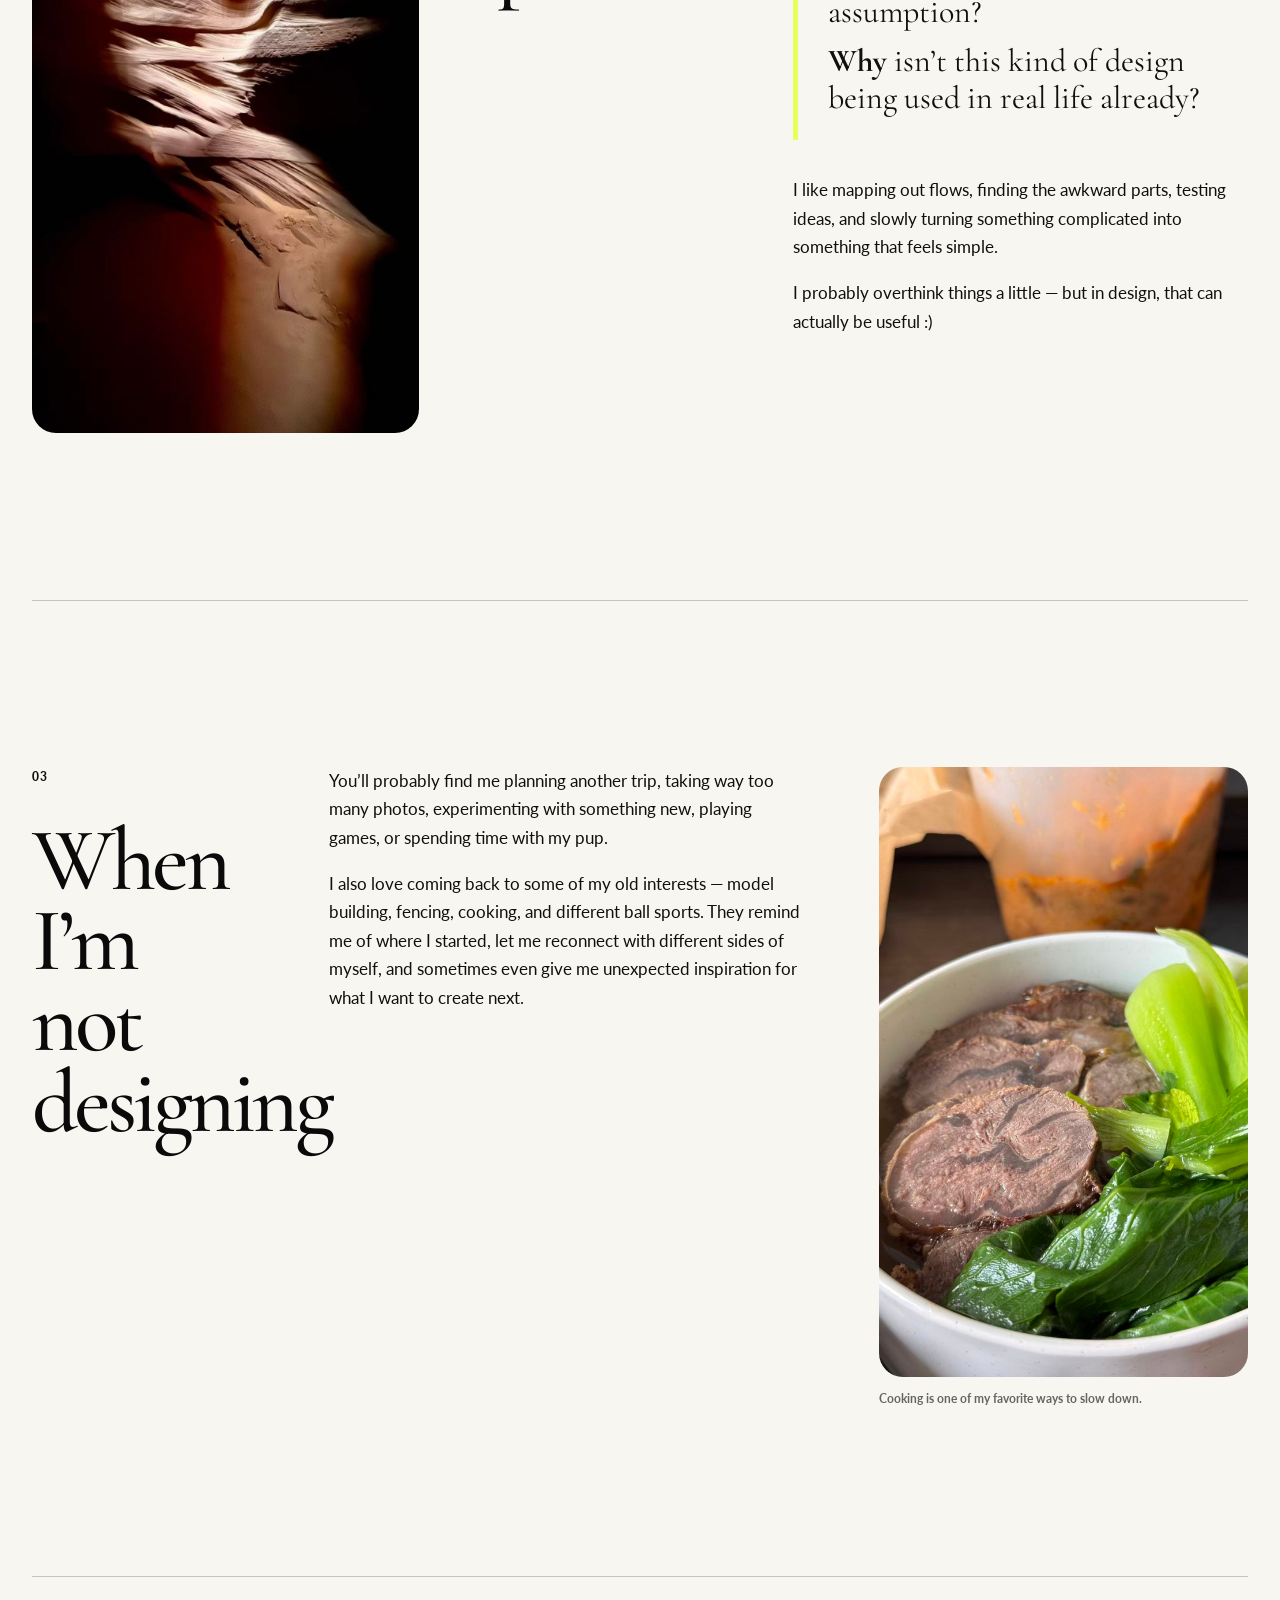
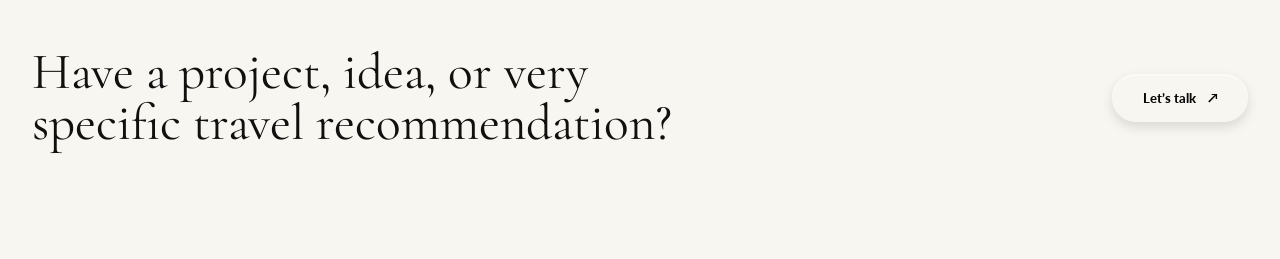
==== commit 2ec440e1: "Redesign portfolio pages and improve responsive layouts" ====
--- a/background/index.html
+++ b/background/index.html
@@ -3,204 +3,87 @@
   <head>
     <meta charset="UTF-8" />
     <meta name="viewport" content="width=device-width, initial-scale=1.0" />
-    <meta name="description" content="Grace Zhang's about, education, experience, skills, and recognition." />
-    <title>Background | Grace Zhang</title>
+    <meta name="description" content="About Grace Zhang, a product designer working across accessible digital and physical experiences." />
+    <title>About | Grace Zhang</title>
     <link rel="preconnect" href="https://fonts.googleapis.com" />
     <link rel="preconnect" href="https://fonts.gstatic.com" crossorigin />
-    <link
-      href="https://fonts.googleapis.com/css2?family=Cormorant+Garamond:wght@500;600&family=Lato:wght@400;700;900&display=swap"
-      rel="stylesheet"
-    />
-    <link rel="stylesheet" href="../assets/css/styles.css" />
+    <link href="https://fonts.googleapis.com/css2?family=Cormorant+Garamond:wght@500;600&family=Lato:wght@400;700;900&display=swap" rel="stylesheet" />
+    <link rel="stylesheet" href="../assets/css/styles.css?v=centered-nav" />
+    <link rel="stylesheet" href="../assets/css/about-editorial.css" />
   </head>
   <body data-page="background">
     <header class="site-header" data-header>
       <a class="brand magnetic" href="../" aria-label="Grace Zhang home">Grace Zhang</a>
-      <button class="nav-toggle" type="button" aria-label="Open navigation" aria-expanded="false">
-        <span></span>
-        <span></span>
-      </button>
+      <button class="nav-toggle" type="button" aria-label="Open navigation" aria-expanded="false"><span></span><span></span></button>
       <nav class="site-nav" aria-label="Primary navigation">
         <a class="magnetic" data-page="home" href="../">Home</a>
         <a class="magnetic" data-page="work" href="../work/">Work</a>
+        <a class="active magnetic" data-page="background" href="./">About</a>
+        <a class="magnetic cv-link is-disabled" href="#" aria-disabled="true" title="Google Drive CV link coming soon">CV</a>
         <a class="magnetic" data-page="contact" href="../contact/">Contact</a>
       </nav>
     </header>
 
-    <main>
-      <section class="background resume-page" id="background">
-        <div class="section-shell background-grid">
-          <section class="resume-section about-panel reveal" aria-labelledby="about-heading">
-            <div>
-              <p class="eyebrow">About me</p>
-              <h2 id="about-heading">Curious about people. Thoughtful about design.</h2>
-            </div>
-            <div class="about-copy">
-              <p>
-                I am pursuing a B.S. in Human Centered Design & Engineering at the University of
-                Washington, with a minor in Disability Studies. My work brings together user
-                research, web design, app design, data analysis, CAD modeling, 3D printing, and
-                prototyping.
-              </p>
-              <p>
-                I enjoy turning complex problems into experiences that feel clear, useful, and
-                approachable. Whether I'm designing a digital product or building a physical
-                prototype, I focus on understanding people's needs and creating solutions that are
-                accessible, practical, and thoughtfully made.
-              </p>
-            </div>
-          </section>
+    <main class="about-editorial">
+      <section class="about-hero" aria-labelledby="about-title">
+        <div class="about-hero-copy reveal">
+          <p class="about-kicker">About me</p>
+          <h1 id="about-title">Hi, I’m Grace.</h1>
+          <p class="about-deck">I’m an aspiring Product Designer with a background in Human Centered Design &amp; Engineering, interested in creating digital experiences that balance usability, accessibility, and visual design.</p>
+          <p>I’ve worked on web apps, interactive prototypes, accessibility-focused products, and design systems. I usually sit somewhere between UX and technology: I enjoy understanding why something feels confusing, turning messy problems into clearer flows, and thinking about how a design can actually work once it’s built.</p>
+        </div>
+        <figure class="about-photo about-photo-main reveal">
+          <img src="../assets/images/about/mountain-portrait.jpg" alt="Grace standing in front of mountains above the clouds" />
+          <figcaption>Designer, builder, and curious traveler.</figcaption>
+        </figure>
+      </section>
 
-          <section class="resume-section reveal" aria-labelledby="education-heading">
-            <div class="resume-heading">
-              <p class="eyebrow">Education</p>
-              <h2 id="education-heading">Academic foundation</h2>
-            </div>
-            <div class="timeline">
-              <article class="timeline-item">
-                <span class="timeline-date">09/2023 - In progress</span>
-                <h3>University of Washington</h3>
-                <p>B.S. Human Centered Design & Engineering, minor in Disability Studies.</p>
-                <div class="timeline-tags">
-                  <span>Dean's List 7 times</span>
-                  <span>HCDE</span>
-                  <span>Accessibility</span>
-                  <span>Seattle, WA</span>
-                </div>
-              </article>
-            </div>
-          </section>
+      <section class="about-collage" aria-label="Places and moments that inspire Grace">
+        <figure class="about-photo collage-beach reveal"><img src="../assets/images/about/beach.jpg" alt="A quiet beach and forested cliff" /></figure>
+        <figure class="about-photo collage-canyon reveal"><img src="../assets/images/about/canyon-portrait.jpg" alt="Grace exploring a red rock canyon" /></figure>
+        <figure class="about-photo collage-tree reveal"><img src="../assets/images/about/tree-light.jpg" alt="Sunlight shining through an old tree" /></figure>
+        <p class="collage-note reveal">A few things that keep me curious ↗</p>
+      </section>
 
-          <section class="resume-section reveal" aria-labelledby="experience-heading">
-            <div class="resume-heading">
-              <p class="eyebrow">Internship experience</p>
-              <h2 id="experience-heading">Hands-on technical and design work</h2>
-            </div>
-            <div class="timeline">
-              <article class="timeline-item">
-                <span class="timeline-date">01/2026 - Present</span>
-                <h3>Web Developer & Web Services Administrator</h3>
-                <p>
-                  Infectious Disease Alliance, Denmark. Managed and troubleshot Wix and OJS
-                  websites, including content updates, technical fixes, basic PHP customizations,
-                  newsletter improvements, and backend operations.
-                </p>
-                <div class="timeline-tags">
-                  <span>HTML/CSS</span>
-                  <span>Wix</span>
-                  <span>OJS</span>
-                  <span>Remote</span>
-                </div>
-              </article>
+      <section class="about-story" aria-labelledby="work-heading">
+        <div class="about-section-heading reveal"><span>01</span><h2 id="work-heading">In my work</h2></div>
+        <div class="about-story-copy reveal">
+          <p>I’m especially interested in products that make technology easier and more inclusive for different people.</p>
+          <p>A lot of my projects explore accessibility, safety, travel, and everyday experiences — from designing accessible makeup tools to building SafeMic, a concept for safer online gaming spaces, and Trippo, a travel-planning web app.</p>
+          <p>I also enjoy working beyond the screen. I’ve experimented with physical prototyping, 3D modeling, coding, and interactive systems, which helps me think about products from both a design and implementation perspective.</p>
+        </div>
+        <figure class="about-photo story-photo reveal"><img src="../assets/images/about/road.jpg" alt="A winding road disappearing into the landscape" /><figcaption>I like following an idea all the way from question to build.</figcaption></figure>
+      </section>
 
-              <article class="timeline-item">
-                <span class="timeline-date">07/2024 - 09/2024</span>
-                <h3>Mechanical Engineer Intern</h3>
-                <p>
-                  Parker Hannifin Corporation, Shanghai. Analyzed engineering product data,
-                  identified performance trends, and maintained product specification databases
-                  for engineering and sales teams.
-                </p>
-                <div class="timeline-tags">
-                  <span>Data analysis</span>
-                  <span>Engineering</span>
-                  <span>Product systems</span>
-                </div>
-              </article>
-
-              <article class="timeline-item">
-                <span class="timeline-date">06/2023 - 09/2023</span>
-                <h3>Data Analyst Intern</h3>
-                <p>
-                  Vigeotec Technology Limited, Shanghai. Used Python and MS Office to analyze U.S.
-                  college data, produced 80 school reports, studied customer needs around OpenAI
-                  products, and supported RedNote outreach.
-                </p>
-                <div class="timeline-tags">
-                  <span>Python</span>
-                  <span>MS Office</span>
-                  <span>Research</span>
-                  <span>Customer analysis</span>
-                </div>
-              </article>
-            </div>
-          </section>
-
-          <section class="resume-section resume-grid reveal" aria-labelledby="skills-heading">
-            <div class="resume-heading">
-              <p class="eyebrow">Skills</p>
-              <h2 id="skills-heading">Tools and strengths</h2>
-            </div>
-            <div class="skill-groups">
-              <article>
-                <h3>Design</h3>
-                <div class="timeline-tags">
-                  <span>User Research</span>
-                  <span>Figma Design</span>
-                  <span>Web Design</span>
-                  <span>Accessibility</span>
-                </div>
-              </article>
-              <article>
-                <h3>Engineering</h3>
-                <div class="timeline-tags">
-                  <span>CAD Modeling</span>
-                  <span>3D Printing</span>
-                  <span>Data Analysis</span>
-                  <span>Basic scripting</span>
-                </div>
-              </article>
-              <article>
-                <h3>Languages</h3>
-                <div class="timeline-tags">
-                  <span>English</span>
-                  <span>French</span>
-                  <span>Mandarin</span>
-                </div>
-              </article>
-            </div>
-          </section>
-
-          <section class="resume-section resume-grid reveal" aria-labelledby="recognition-heading">
-            <div class="resume-heading">
-              <p class="eyebrow">Recognition</p>
-              <h2 id="recognition-heading">Leadership, awards, and certifications</h2>
-            </div>
-            <div class="recognition-grid">
-              <article>
-                <span class="timeline-date">2025 - 2026</span>
-                <h3>Husky Adapt, Lead of Accessible Makeup Team</h3>
-                <p>University of Washington</p>
-              </article>
-              <article>
-                <span class="timeline-date">2024 - 2025</span>
-                <h3>CIRCLE Ambassador</h3>
-                <p>University of Washington</p>
-              </article>
-              <article>
-                <span class="timeline-date">Certification</span>
-                <h3>SOLIDWORKS CAD Design Associate (CSWA)</h3>
-              </article>
-              <article>
-                <span class="timeline-date">2021 - 2022</span>
-                <h3>National French Contest, Honorable Mention</h3>
-              </article>
-              <article>
-                <span class="timeline-date">2021 - 2022</span>
-                <h3>FTC Connect Award</h3>
-                <p>First Tech Challenge</p>
-              </article>
-            </div>
-          </section>
+      <section class="about-story about-story-process" aria-labelledby="process-heading">
+        <figure class="about-photo process-photo reveal"><img src="../assets/images/about/slot-canyon.jpg" alt="Light tracing the layered walls of a slot canyon" /></figure>
+        <div class="about-section-heading reveal"><span>02</span><h2 id="process-heading">My process</h2></div>
+        <div class="about-story-copy reveal">
+          <p>Usually starts with asking <strong>why</strong>.</p>
+          <div class="why-list" aria-label="Questions that guide Grace's design process">
+            <p><strong>Why</strong> does the user have to do this?</p>
+            <p><strong>Why</strong> are we making this assumption?</p>
+            <p><strong>Why</strong> isn’t this kind of design being used in real life already?</p>
+          </div>
+          <p>I like mapping out flows, finding the awkward parts, testing ideas, and slowly turning something complicated into something that feels simple.</p>
+          <p>I probably overthink things a little — but in design, that can actually be useful :)</p>
         </div>
       </section>
+
+      <section class="about-story" aria-labelledby="life-heading">
+        <div class="about-section-heading reveal"><span>03</span><h2 id="life-heading">When I’m not designing</h2></div>
+        <div class="about-story-copy reveal">
+          <p>You’ll probably find me planning another trip, taking way too many photos, experimenting with something new, playing games, or spending time with my pup.</p>
+          <p>I also love coming back to some of my old interests — model building, fencing, cooking, and different ball sports. They remind me of where I started, let me reconnect with different sides of myself, and sometimes even give me unexpected inspiration for what I want to create next.</p>
+        </div>
+        <figure class="about-photo life-photo reveal"><img src="../assets/images/about/food.jpg" alt="A home-cooked bowl with sliced meat and greens" /><figcaption>Cooking is one of my favorite ways to slow down.</figcaption></figure>
+      </section>
+
+      <section class="about-end reveal" aria-label="Contact invitation">
+        <p>Have a project, idea, or very specific travel recommendation?</p>
+        <a class="button magnetic" href="../contact/">Let’s talk <span aria-hidden="true">↗</span></a>
+      </section>
     </main>
-
-    <footer class="site-footer">
-      <span>Grace Zhang</span>
-      <a href="../contact/">Contact</a>
-    </footer>
-
     <script src="../assets/js/script.js"></script>
   </body>
 </html>
--- a/assets/css/styles.css
+++ b/assets/css/styles.css
@@ -849,12 +849,40 @@
     var(--protective-indigo);
 }
 
+.safemic-card-visual {
+  padding: clamp(0.65rem, 1.8vw, 1rem);
+}
+
+.safemic-card-visual img {
+  border-radius: 0.55rem;
+  display: block;
+  max-height: 19rem;
+  object-fit: contain;
+  position: relative;
+  width: 100%;
+}
+
 .visual-trippo {
   background:
     radial-gradient(ellipse at 18% 76%, rgba(0, 61, 111, 0.12), transparent 14rem),
     radial-gradient(ellipse at 86% 18%, rgba(212, 229, 239, 0.9), transparent 13rem),
     linear-gradient(135deg, rgba(139, 163, 199, 0.28), transparent 58%),
     var(--mist-blue);
+}
+
+.trippo-card-visual {
+  padding: clamp(1rem, 3vw, 1.6rem);
+}
+
+.trippo-card-visual img {
+  border-radius: 1.25rem;
+  box-shadow: 0 18px 46px rgba(25, 50, 95, 0.16);
+  display: block;
+  max-height: 19rem;
+  object-fit: contain;
+  position: relative;
+  width: auto;
+  z-index: 1;
 }
 
 .visual-basil {
@@ -1592,6 +1620,133 @@
   top: 1rem;
 }
 
+.safemic-case {
+  background:
+    radial-gradient(ellipse at 88% 12%, rgba(26, 40, 82, 0.14), transparent 32rem),
+    radial-gradient(ellipse at 8% 48%, rgba(212, 229, 239, 0.44), transparent 28rem);
+}
+
+.safemic-hero {
+  grid-template-columns: minmax(0, 0.7fr) minmax(22rem, 1fr);
+}
+
+.safemic-hero-photo {
+  background:
+    radial-gradient(ellipse at 78% 18%, rgba(118, 122, 244, 0.16), transparent 17rem),
+    linear-gradient(135deg, rgba(15, 19, 42, 0.92), rgba(31, 40, 82, 0.82));
+  margin: 0;
+  min-height: 0;
+  padding: clamp(0.8rem, 2vw, 1.2rem);
+}
+
+.safemic-hero-photo img {
+  border-radius: 0.7rem;
+  filter: saturate(0.96) contrast(1.02);
+}
+
+.safemic-case .case-summary-grid span,
+.safemic-case .process-strip span,
+.safemic-case .interaction-list span,
+.safemic-case .case-text-columns p::before {
+  color: #5660b2;
+}
+
+.safemic-research-board,
+.safemic-prototype-grid,
+.safemic-flow {
+  display: grid;
+  gap: 1rem;
+}
+
+.safemic-research-board {
+  grid-template-columns: repeat(3, minmax(0, 1fr));
+}
+
+.safemic-research-board article,
+.safemic-flow article {
+  background:
+    radial-gradient(ellipse at 100% 0%, rgba(212, 229, 239, 0.46), transparent 13rem),
+    rgba(248, 249, 245, 0.66);
+  border: 1px solid var(--line);
+  border-radius: 6px;
+  min-height: 12rem;
+  padding: clamp(1rem, 2vw, 1.25rem);
+  position: relative;
+}
+
+.safemic-research-board article::before,
+.safemic-flow article::before {
+  background: linear-gradient(90deg, rgba(86, 96, 178, 0.56), rgba(139, 163, 199, 0.12), transparent);
+  content: "";
+  height: 2px;
+  left: 1rem;
+  position: absolute;
+  right: 1rem;
+  top: 0.8rem;
+}
+
+.safemic-research-board span,
+.safemic-flow span {
+  color: #5660b2;
+  display: inline-flex;
+  font-size: 0.75rem;
+  font-weight: 900;
+  margin-bottom: 0.75rem;
+  padding-top: 1.05rem;
+  text-transform: uppercase;
+}
+
+.safemic-research-board p,
+.safemic-flow p {
+  color: var(--muted);
+  margin-bottom: 0;
+}
+
+.safemic-role-callout,
+.safemic-outcome {
+  background:
+    radial-gradient(ellipse at 92% 12%, rgba(86, 96, 178, 0.12), transparent 16rem),
+    rgba(248, 249, 245, 0.7);
+}
+
+.safemic-requirements {
+  grid-template-columns: repeat(4, minmax(0, 1fr));
+}
+
+.safemic-gallery .case-photo,
+.safemic-prototype-grid .case-photo {
+  background:
+    radial-gradient(ellipse at 82% 16%, rgba(86, 96, 178, 0.1), transparent 16rem),
+    rgba(248, 249, 245, 0.68);
+}
+
+.safemic-gallery .case-photo img,
+.safemic-prototype-grid .case-photo img {
+  object-fit: contain;
+}
+
+.safemic-prototype-grid {
+  align-items: stretch;
+  grid-template-columns: minmax(0, 1.18fr) minmax(18rem, 0.82fr);
+}
+
+.safemic-primary-shot {
+  align-self: stretch;
+}
+
+.safemic-flow {
+  align-content: stretch;
+}
+
+.safemic-flow article {
+  min-height: 0;
+}
+
+.safemic-flow h3 {
+  font-size: clamp(1.125rem, 1.5vw, 1.25rem);
+  margin-bottom: 0.45rem;
+}
+
 .subzero-case {
   background:
     radial-gradient(ellipse at 88% 8%, rgba(69, 90, 120, 0.12), transparent 30rem),
@@ -1806,6 +1961,176 @@
 
 .basil-gallery .case-photo img {
   object-fit: contain;
+}
+
+.carevan-case {
+  background:
+    radial-gradient(ellipse at 84% 10%, rgba(139, 163, 199, 0.18), transparent 30rem),
+    radial-gradient(ellipse at 8% 46%, rgba(212, 229, 239, 0.48), transparent 30rem);
+}
+
+.carevan-hero {
+  grid-template-columns: minmax(0, 0.68fr) minmax(22rem, 1fr);
+}
+
+.carevan-button {
+  background: #29506d;
+  border-color: #29506d;
+}
+
+.carevan-button:hover {
+  background: #203f57;
+  border-color: #203f57;
+}
+
+.carevan-hero-photo,
+.carevan-gallery .case-photo {
+  background:
+    radial-gradient(ellipse at 80% 18%, rgba(212, 229, 239, 0.42), transparent 17rem),
+    rgba(246, 248, 244, 0.75);
+}
+
+.carevan-case .case-summary-grid span,
+.carevan-case .process-strip span,
+.carevan-case .control-card span,
+.carevan-case .research-board span {
+  color: #29506d;
+}
+
+.carevan-storyboard .control-card::before {
+  background: linear-gradient(180deg, rgba(41, 80, 109, 0.46), rgba(139, 163, 199, 0.08));
+}
+
+.carevan-storyboard .control-card::after {
+  background: rgba(41, 80, 109, 0.1);
+  border-color: rgba(41, 80, 109, 0.22);
+}
+
+.trippo-case {
+  background:
+    radial-gradient(ellipse at 84% 8%, rgba(188, 212, 231, 0.52), transparent 30rem),
+    radial-gradient(ellipse at 8% 46%, rgba(212, 229, 239, 0.54), transparent 30rem);
+}
+
+.trippo-hero {
+  grid-template-columns: minmax(0, 0.68fr) minmax(22rem, 0.92fr);
+}
+
+.trippo-button {
+  background: #5b5fa4;
+  border-color: #5b5fa4;
+}
+
+.trippo-button:hover {
+  background: #474b88;
+  border-color: #474b88;
+}
+
+.trippo-hero-panel {
+  align-self: center;
+  display: grid;
+  max-width: 39rem;
+}
+
+.trippo-concept-image {
+  margin: 0;
+}
+
+.trippo-concept-image img {
+  aspect-ratio: 16 / 10;
+  display: block;
+  filter: drop-shadow(0 1.3rem 1.8rem rgba(25, 50, 95, 0.16));
+  height: auto;
+  object-fit: contain;
+  width: 100%;
+}
+
+.phone-screen {
+  background: #f8f9fb;
+  border: 1px solid rgba(91, 95, 164, 0.18);
+  border-radius: 1.45rem;
+  box-shadow: 0 22px 58px rgba(25, 50, 95, 0.14);
+  margin: 0;
+  overflow: hidden;
+  position: relative;
+}
+
+.phone-screen img {
+  display: block;
+  height: auto;
+  object-fit: contain;
+  width: 100%;
+}
+
+.trippo-case .case-summary-grid span,
+.trippo-case .process-strip span,
+.trippo-screen-copy span {
+  color: #5b5fa4;
+}
+
+.trippo-flow-strip {
+  grid-template-columns: repeat(4, minmax(0, 1fr));
+}
+
+.trippo-screen-sequence {
+  display: grid;
+  gap: clamp(1.5rem, 4vw, 3rem);
+}
+
+.trippo-screen-sequence article {
+  align-items: center;
+  display: grid;
+  gap: clamp(1.25rem, 4vw, 3rem);
+  grid-template-columns: minmax(0, 0.9fr) minmax(12rem, 0.42fr);
+  padding-block: clamp(1rem, 2vw, 1.5rem);
+  position: relative;
+}
+
+.trippo-screen-sequence article::before {
+  background: linear-gradient(90deg, rgba(91, 95, 164, 0.28), transparent);
+  content: "";
+  height: 1px;
+  inset: 0 0 auto;
+  position: absolute;
+}
+
+.trippo-screen-sequence article:nth-child(even) {
+  grid-template-columns: minmax(12rem, 0.42fr) minmax(0, 0.9fr);
+}
+
+.trippo-screen-sequence article:nth-child(even) .trippo-screen-copy {
+  order: 2;
+}
+
+.trippo-screen-sequence article:nth-child(even) .phone-screen {
+  order: 1;
+}
+
+.trippo-screen-sequence .phone-screen {
+  justify-self: center;
+  max-width: 14.5rem;
+}
+
+.trippo-screen-copy {
+  display: grid;
+  gap: 0.75rem;
+}
+
+.trippo-screen-copy span {
+  font-size: 0.75rem;
+  font-weight: 900;
+  text-transform: uppercase;
+}
+
+.trippo-screen-copy h3 {
+  color: var(--ink);
+  font-size: clamp(1.5rem, 2vw, 2rem);
+}
+
+.trippo-screen-copy p {
+  color: var(--muted);
+  margin: 0;
+  max-width: 42rem;
 }
 
 .makeup-case {
@@ -2154,6 +2479,52 @@
   margin-bottom: 0;
 }
 
+body[data-page="work"] .safemic-card-visual img {
+  filter: drop-shadow(0 0.8rem 0.9rem rgb(20 21 30 / 0.18));
+  transition: filter 220ms ease, transform 220ms ease;
+}
+
+body[data-page="work"] .safemic-card-visual img:hover {
+  filter: drop-shadow(0 1rem 1.1rem rgb(20 21 30 / 0.25));
+  transform: translateY(-0.3rem) scale(1.025);
+}
+
+.experience-timeline .timeline-role {
+  display: grid;
+  gap: 0.55rem;
+  grid-column: 2;
+}
+
+.experience-timeline .employment-meta {
+  align-items: baseline;
+  border-bottom: 1px solid rgba(0, 61, 111, 0.14);
+  display: flex;
+  flex-wrap: wrap;
+  gap: 0.35rem 1rem;
+  justify-content: space-between;
+  padding-bottom: 0.65rem;
+}
+
+.experience-timeline .company-name {
+  color: var(--deep-blue);
+  font-size: 0.95rem;
+  font-weight: 800;
+  letter-spacing: 0.01em;
+}
+
+.experience-timeline .company-location {
+  color: var(--muted);
+  font-size: 0.78rem;
+  font-weight: 800;
+  letter-spacing: 0.06em;
+  text-transform: uppercase;
+}
+
+.experience-timeline .timeline-role p,
+.experience-timeline .timeline-role .timeline-tags {
+  grid-column: auto;
+}
+
 .timeline-tags {
   display: flex;
   flex-wrap: wrap;
@@ -2301,6 +2672,7 @@
   .basil-hero,
   .hero,
   .home-about,
+  .safemic-hero,
   .subzero-hero,
   .section-kicker {
     grid-template-columns: 1fr;
@@ -2360,9 +2732,27 @@
   .interaction-list,
   .process-strip,
   .research-board,
+  .safemic-prototype-grid,
+  .safemic-requirements,
+  .safemic-research-board,
   .control-system,
   .test-visual-pair {
     grid-template-columns: 1fr;
+  }
+
+  .trippo-hero {
+    grid-template-columns: 1fr;
+  }
+
+  .trippo-flow-strip,
+  .trippo-screen-sequence article,
+  .trippo-screen-sequence article:nth-child(even) {
+    grid-template-columns: 1fr;
+  }
+
+  .trippo-screen-sequence article:nth-child(even) .trippo-screen-copy,
+  .trippo-screen-sequence article:nth-child(even) .phone-screen {
+    order: initial;
   }
 
   .process-strip::before {
@@ -2402,6 +2792,10 @@
     transition: transform 220ms ease;
   }
 
+  .trippo-screen-sequence .phone-screen {
+    max-width: min(16rem, 82vw);
+  }
+
   .site-nav a {
     color: var(--paper);
   }
@@ -2535,9 +2929,15 @@
 
   .timeline-item,
   .timeline-item p,
-  .timeline-tags {
+  .timeline-tags,
+  .experience-timeline .timeline-role {
     grid-column: auto;
     grid-template-columns: 1fr;
+  }
+
+  .experience-timeline .employment-meta {
+    align-items: flex-start;
+    flex-direction: column;
   }
 
   .skill-groups,
@@ -2585,3 +2985,1699 @@
     transform: none;
   }
 }
+
+/* Editorial portfolio theme */
+:root {
+  --paper: #f2f0e7;
+  --paper-warm: #ebe8db;
+  --ink: #0a0a0a;
+  --muted: #5d5c56;
+  --line: rgba(10, 10, 10, 0.18);
+  --deep-blue: #0a0a0a;
+  --focus: #3e51cc;
+  --editorial-yellow: #e9ff56;
+  --editorial-white: #fffef9;
+  --shadow: none;
+}
+
+body {
+  background: var(--paper);
+  color: var(--ink);
+  font-family: Lato, Arial, sans-serif;
+}
+
+body::before,
+body::after,
+.ink-wash {
+  display: none;
+}
+
+body::before {
+  background: none;
+}
+
+.site-header {
+  background: rgba(242, 240, 231, 0.92);
+  border-bottom: 1px solid var(--ink);
+  height: 84px;
+  padding: 0 clamp(1.25rem, 4vw, 4rem);
+}
+
+.site-header::before {
+  background: var(--editorial-yellow);
+  content: "";
+  height: 4px;
+  left: 0;
+  position: absolute;
+  right: 0;
+  top: 0;
+}
+
+.site-header.scrolled {
+  box-shadow: none;
+  height: 72px;
+}
+
+.brand {
+  font-family: var(--title-serif);
+  font-size: clamp(1.35rem, 2vw, 1.75rem);
+  font-weight: 600;
+}
+
+.brand::after {
+  display: none;
+}
+
+.site-nav {
+  background: var(--ink);
+  border-radius: 999px;
+  gap: 0.2rem;
+  padding: 0.28rem;
+}
+
+.site-nav a {
+  border-radius: 999px;
+  color: var(--editorial-white);
+  font-size: 0.76rem;
+  font-weight: 800;
+  padding: 0.58rem 0.9rem;
+}
+
+.site-nav a::before {
+  display: none;
+}
+
+.site-nav a:hover,
+.site-nav a.active {
+  background: var(--editorial-yellow);
+  color: var(--ink);
+}
+
+.section-shell {
+  width: min(100% - clamp(2rem, 6vw, 6rem), 92rem);
+}
+
+h1,
+h2,
+h3 {
+  color: var(--ink);
+}
+
+h1,
+h2 {
+  font-family: var(--title-serif);
+  font-weight: 500;
+  letter-spacing: -0.035em;
+}
+
+.eyebrow,
+.section-label,
+.section-kicker,
+.case-meta,
+.timeline-date {
+  color: var(--ink);
+  font-size: 0.72rem;
+  font-weight: 900;
+  letter-spacing: 0.11em;
+  text-transform: uppercase;
+}
+
+.hero {
+  align-items: end;
+  min-height: calc(100vh - 84px);
+  padding-block: clamp(4rem, 10vw, 8rem) clamp(3rem, 7vw, 6rem);
+}
+
+.hero-copy {
+  max-width: none;
+}
+
+.hero h1 {
+  font-size: clamp(4.25rem, 9.5vw, 10rem);
+  line-height: 0.86;
+  max-width: 11ch;
+}
+
+.hero h1 span {
+  color: inherit;
+  font-style: italic;
+}
+
+.hero .lede {
+  font-size: clamp(1.05rem, 1.5vw, 1.3rem);
+  max-width: 42rem;
+}
+
+.hero-proof span,
+.timeline-tags span {
+  background: transparent;
+  border: 1px solid var(--ink);
+  color: var(--ink);
+}
+
+.signal-lab {
+  background: var(--ink);
+  border: 0;
+  border-radius: 1.5rem;
+  color: var(--editorial-white);
+  min-height: 29rem;
+}
+
+.signal-lab::before,
+.signal-lab::after {
+  opacity: 0.16;
+}
+
+.lab-header,
+.note {
+  color: var(--editorial-white);
+}
+
+.note.active {
+  background: var(--editorial-yellow);
+  color: var(--ink);
+}
+
+.button {
+  border: 1px solid var(--ink);
+  border-radius: 999px;
+  font-weight: 900;
+}
+
+.button.primary {
+  background: var(--ink);
+  color: var(--editorial-white);
+}
+
+.button.ghost {
+  background: transparent;
+  color: var(--ink);
+}
+
+.button:hover,
+.button.primary:hover {
+  background: var(--editorial-yellow);
+  border-color: var(--ink);
+  color: var(--ink);
+  transform: translateY(-3px);
+}
+
+.home-about {
+  background: var(--ink);
+  border: 0;
+  border-radius: 2rem;
+  color: var(--editorial-white);
+  margin-block: 0;
+  max-width: none;
+  padding: clamp(3rem, 8vw, 7rem) max(clamp(1.5rem, 6vw, 6rem), calc((100vw - 92rem) / 2));
+  width: 100%;
+}
+
+.home-about .section-label,
+.home-about h2,
+.home-about p {
+  color: var(--editorial-white);
+}
+
+.home-about h2 {
+  font-size: clamp(3.2rem, 7vw, 7.5rem);
+  line-height: 0.94;
+}
+
+.home-work,
+.work,
+.contact,
+.background {
+  padding-block: clamp(5rem, 10vw, 9rem);
+}
+
+.home-work-header h2,
+.work h1,
+.contact h1,
+.resume-heading h2,
+.case-hero h1 {
+  font-size: clamp(3.4rem, 7vw, 7.5rem);
+  line-height: 0.92;
+}
+
+.preview-card,
+.case-card,
+.contact-panel,
+.about-panel,
+.timeline-item,
+.skill-groups article,
+.recognition-grid article,
+.case-section {
+  background: var(--editorial-white);
+  border: 1px solid var(--ink);
+  border-radius: 1.5rem;
+  box-shadow: none;
+  overflow: hidden;
+}
+
+.preview-card:hover,
+.case-card:hover,
+.timeline-item:hover {
+  box-shadow: none;
+  transform: translateY(-4px);
+}
+
+.case-content,
+.preview-card .case-content {
+  padding: clamp(1.25rem, 3vw, 2.2rem);
+}
+
+.case-content h2,
+.case-content h3,
+.preview-card h3 {
+  font-family: var(--title-serif);
+  font-size: clamp(2rem, 3.5vw, 3.8rem);
+  font-weight: 500;
+  line-height: 0.98;
+}
+
+.filter-button,
+.text-link {
+  border-color: var(--ink);
+  border-radius: 999px;
+  color: var(--ink);
+}
+
+.filter-button.active,
+.filter-button:hover,
+.text-link:hover {
+  background: var(--ink);
+  color: var(--editorial-white);
+}
+
+.about-panel {
+  background: var(--ink);
+  color: var(--editorial-white);
+  padding: clamp(2rem, 5vw, 4rem);
+}
+
+.about-panel h2,
+.about-panel p,
+.about-panel .eyebrow {
+  color: var(--editorial-white);
+}
+
+.timeline-item {
+  border-left: 1px solid var(--ink);
+  padding: clamp(1.4rem, 3vw, 2.25rem);
+}
+
+.timeline-item::before {
+  background: var(--editorial-yellow);
+  border-color: var(--ink);
+}
+
+.timeline .timeline-date,
+.experience-timeline .company-name {
+  color: var(--ink);
+}
+
+.experience-timeline .employment-meta {
+  border-color: var(--line);
+}
+
+.skill-groups article,
+.recognition-grid article {
+  min-height: 13rem;
+  padding: 1.5rem;
+}
+
+.recognition-grid article:nth-child(even),
+.skill-groups article:nth-child(even) {
+  background: var(--editorial-yellow);
+}
+
+.case-hero {
+  min-height: min(52rem, calc(100vh - 84px));
+  padding-block: clamp(5rem, 10vw, 9rem);
+}
+
+.case-section {
+  margin-block: clamp(1rem, 3vw, 2rem);
+  padding: clamp(2rem, 5vw, 4.5rem);
+}
+
+.contact-link {
+  background: var(--editorial-white);
+  border: 1px solid var(--ink);
+  border-radius: 1.25rem;
+}
+
+.site-footer {
+  display: none;
+}
+
+@media (max-width: 760px) {
+  .site-header {
+    height: 70px;
+  }
+
+  .nav-toggle {
+    background: var(--ink);
+    border-radius: 50%;
+  }
+
+  .nav-toggle span {
+    background: var(--editorial-white);
+  }
+
+  .site-nav {
+    background: var(--ink);
+    border-radius: 0 0 1.5rem 1.5rem;
+    padding: 1.25rem;
+  }
+
+  .site-nav a {
+    font-size: 1rem;
+    padding: 0.75rem 1rem;
+  }
+
+  .hero {
+    min-height: auto;
+    padding-top: 5rem;
+  }
+
+  .hero h1 {
+    font-size: clamp(3.7rem, 18vw, 6.2rem);
+  }
+
+  .signal-lab {
+    min-height: 23rem;
+  }
+
+  .home-about {
+    border-radius: 1.35rem;
+  }
+
+  .home-about h2,
+  .home-work-header h2,
+  .work h1,
+  .contact h1,
+  .resume-heading h2,
+  .case-hero h1 {
+    font-size: clamp(3rem, 14vw, 5rem);
+  }
+
+  .preview-card,
+  .case-card,
+  .contact-panel,
+  .about-panel,
+  .timeline-item,
+  .skill-groups article,
+  .recognition-grid article,
+  .case-section {
+    border-radius: 1rem;
+  }
+}
+
+/* Shared centered header */
+.site-header {
+  justify-content: center;
+}
+
+.site-header .brand {
+  display: none;
+}
+
+/* Transparent artwork must not inherit card chrome */
+body[data-page="work"] main .work article.case-card.transparent-artifact,
+body[data-page="work"] main .work article.case-card.transparent-artifact:hover,
+body[data-page="work"] main .work article.case-card.transparent-artifact a,
+body[data-page="work"] main .work article.case-card.transparent-artifact .case-visual.compact-icon {
+  background: transparent !important;
+  border: 0 !important;
+  border-radius: 0 !important;
+  box-shadow: none !important;
+  outline: 0 !important;
+}
+
+body[data-page="work"] main .work article.case-card.transparent-artifact::before,
+body[data-page="work"] main .work article.case-card.transparent-artifact::after,
+body[data-page="work"] main .work article.case-card.transparent-artifact .case-visual.compact-icon::before,
+body[data-page="work"] main .work article.case-card.transparent-artifact .case-visual.compact-icon::after {
+  content: none !important;
+  display: none !important;
+}
+
+body[data-page="work"] main .work article.case-card.transparent-artifact .case-visual.compact-icon {
+  overflow: visible !important;
+  padding: 0 !important;
+}
+
+body[data-page="work"] main .work article.case-card.transparent-artifact .case-visual.basil-screen-stack {
+  background: transparent !important;
+  border: 0 !important;
+  border-radius: 0 !important;
+  box-shadow: none !important;
+  overflow: visible !important;
+  padding: 0 !important;
+  position: relative;
+}
+
+body[data-page="work"] main .work .basil-screen-stack::before,
+body[data-page="work"] main .work .basil-screen-stack::after {
+  content: none !important;
+  display: none !important;
+}
+
+body[data-page="work"] main .work .basil-screen-stack .basil-screen {
+  background: transparent;
+  border: 0;
+  border-radius: 0;
+  box-shadow: none;
+  height: 88%;
+  object-fit: contain;
+  position: absolute;
+  transition: transform 220ms ease, filter 220ms ease;
+  width: 47%;
+}
+
+body[data-page="work"] main .work .basil-screen-stack .basil-screen-back {
+  left: 13%;
+  top: 0;
+  transform: rotate(-1.5deg);
+  z-index: 1;
+}
+
+body[data-page="work"] main .work .basil-screen-stack .basil-screen-front {
+  right: 10%;
+  top: 12%;
+  transform: rotate(2deg);
+  z-index: 2;
+}
+
+body[data-page="work"] main .work .basil-screen-stack .basil-screen-back:hover {
+  filter: drop-shadow(0 0.8rem 0.8rem rgb(30 28 24 / 0.16));
+  transform: rotate(-3deg) translate(-0.25rem, -0.25rem) scale(1.035);
+}
+
+body[data-page="work"] main .work .basil-screen-stack .basil-screen-front:hover {
+  filter: drop-shadow(0 0.8rem 0.8rem rgb(30 28 24 / 0.16));
+  transform: rotate(3.5deg) translate(0.25rem, -0.25rem) scale(1.035);
+}
+
+/* Compact artifact tiles for the work playground */
+@media (min-width: 851px) {
+  body[data-page="work"] .case-grid {
+    min-height: 96rem;
+  }
+
+  body[data-page="work"] .work-board-center {
+    top: 22rem;
+    width: min(29rem, 34vw);
+  }
+
+  body[data-page="work"] .case-card,
+  body[data-page="work"] .case-card.featured,
+  body[data-page="work"] .case-card:nth-child(n) {
+    background: transparent;
+    border-radius: 1rem;
+    box-shadow: none;
+    overflow: visible;
+    width: var(--artifact-width, 18rem);
+  }
+
+  body[data-page="work"] .case-card:hover,
+  body[data-page="work"] .case-card.featured:hover {
+    box-shadow: none;
+  }
+
+  body[data-page="work"] .case-card a,
+  body[data-page="work"] .case-card.featured a {
+    background: transparent;
+    display: block;
+  }
+
+  body[data-page="work"] .case-card .case-visual,
+  body[data-page="work"] .case-card.featured .case-visual {
+    background-color: var(--editorial-white);
+    border-radius: 1rem;
+    box-shadow: 0 13px 30px rgba(10, 10, 10, 0.13);
+    height: var(--artifact-height, 16rem);
+    min-height: 0;
+    overflow: hidden;
+    padding: 0.7rem;
+  }
+
+  body[data-page="work"] .case-card .case-visual img {
+    height: 100%;
+    object-fit: contain;
+    width: 100%;
+  }
+
+  body[data-page="work"] .case-card .case-content,
+  body[data-page="work"] .case-card:not(.featured) .case-content {
+    background: transparent;
+    padding: 0.75rem 0.35rem 0;
+    text-align: center;
+  }
+
+  body[data-page="work"] .case-card .case-meta,
+  body[data-page="work"] .case-card .case-content p,
+  body[data-page="work"] .case-card .case-details {
+    display: none;
+  }
+
+  body[data-page="work"] .case-card .case-content h2,
+  body[data-page="work"] .case-card .case-content h3 {
+    font-family: Lato, Arial, sans-serif;
+    font-size: 0.85rem;
+    font-weight: 800;
+    line-height: 1.25;
+    margin: 0;
+  }
+
+  body[data-page="work"] .case-card:nth-of-type(1) {
+    --artifact-height: 18rem;
+    --artifact-width: min(20rem, 24vw);
+    left: 7%;
+    top: 0;
+  }
+
+  body[data-page="work"] .case-card:nth-of-type(2) {
+    --artifact-height: 17rem;
+    --artifact-width: min(22rem, 26vw);
+    right: 5%;
+    top: 1rem;
+  }
+
+  body[data-page="work"] .case-card:nth-of-type(3) {
+    --artifact-height: 16rem;
+    --artifact-width: min(18rem, 21vw);
+    left: 2%;
+    top: 33rem;
+  }
+
+  body[data-page="work"] .case-card:nth-of-type(4) {
+    --artifact-height: 17rem;
+    --artifact-width: min(20rem, 23vw);
+    right: 1%;
+    top: 35rem;
+  }
+
+  body[data-page="work"] .case-card:nth-of-type(5) {
+    --artifact-height: 15rem;
+    --artifact-width: min(15rem, 18vw);
+    left: 20%;
+    top: 56rem;
+  }
+
+  body[data-page="work"] .case-card:nth-of-type(6) {
+    --artifact-height: 15rem;
+    --artifact-width: min(17rem, 20vw);
+    right: 17%;
+    top: 58rem;
+  }
+
+  body[data-page="work"] .case-card:nth-of-type(7) {
+    --artifact-height: 16rem;
+    --artifact-width: min(21rem, 25vw);
+    left: 50%;
+    top: 75rem;
+  }
+
+  body[data-page="work"] .compact-icon {
+    background: transparent;
+    box-shadow: none;
+  }
+}
+
+@media (max-width: 850px) {
+  body[data-page="work"] .compact-icon {
+    background: var(--editorial-white);
+    min-height: 18rem;
+    padding: 1.5rem;
+  }
+
+  body[data-page="work"] .compact-icon img {
+    height: 100%;
+    object-fit: contain;
+    width: 100%;
+  }
+}
+
+/* Wide playground composition: projects orbit a compact center hub */
+@media (min-width: 851px) {
+  body[data-page="work"] main .work .case-grid {
+    min-height: 74rem;
+  }
+
+  body[data-page="work"] main .work .case-grid::before {
+    content: none;
+    display: none;
+  }
+
+  body[data-page="work"] main .work .work-board-center {
+    left: 50%;
+    top: 26rem;
+    transform: translateX(-50%);
+    width: min(22rem, 28vw);
+    z-index: 5;
+  }
+
+  body[data-page="work"] main .work .work-board-center .section-kicker {
+    gap: 0.4rem;
+  }
+
+  body[data-page="work"] main .work .work-board-center .eyebrow {
+    display: none;
+  }
+
+  body[data-page="work"] main .work .work-board-center .page-title {
+    font-size: clamp(3rem, 5vw, 4.8rem);
+    line-height: 0.95;
+    margin: 0 0 0.8rem;
+  }
+
+  body[data-page="work"] main .work .work-board-center .work-intro {
+    font-size: 0.88rem;
+    line-height: 1.4;
+    margin: 0 auto 1rem;
+    max-width: 18rem;
+  }
+
+  body[data-page="work"] main .work .work-board-center .project-filters {
+    gap: 0.45rem;
+    justify-content: center;
+  }
+
+  body[data-page="work"] main .work .work-board-center .filter {
+    height: 2.35rem;
+    min-width: 6.4rem;
+    padding: 0.45rem 0.75rem;
+  }
+
+  body[data-page="work"] main .work .case-card:nth-of-type(1) {
+    --artifact-height: 16rem;
+    --artifact-width: min(18rem, 22vw);
+    left: 9%;
+    right: auto;
+    top: 1rem;
+    transform: rotate(-2deg);
+  }
+
+  body[data-page="work"] main .work .case-card:nth-of-type(2) {
+    --artifact-height: 16rem;
+    --artifact-width: min(21rem, 25vw);
+    left: auto;
+    right: 7%;
+    top: 1.5rem;
+    transform: rotate(1.5deg);
+  }
+
+  body[data-page="work"] main .work .case-card:nth-of-type(3) {
+    --artifact-height: 14rem;
+    --artifact-width: min(21rem, 25vw);
+    left: auto;
+    right: 2%;
+    top: 27rem;
+    transform: rotate(2deg);
+  }
+
+  body[data-page="work"] main .work .case-card:nth-of-type(4) {
+    --artifact-height: 15rem;
+    --artifact-width: min(18rem, 22vw);
+    left: 3%;
+    right: auto;
+    top: 26rem;
+    transform: rotate(-2deg);
+  }
+
+  body[data-page="work"] main .work .case-card:nth-of-type(5) {
+    --artifact-height: 14rem;
+    --artifact-width: min(17rem, 20vw);
+    left: 41%;
+    right: auto;
+    top: 55rem;
+    transform: rotate(-1deg);
+  }
+
+  body[data-page="work"] main .work .case-card:nth-of-type(6) {
+    --artifact-height: 16rem;
+    --artifact-width: min(18rem, 22vw);
+    left: auto;
+    right: 7%;
+    top: 51rem;
+    transform: rotate(2deg);
+  }
+
+  body[data-page="work"] main .work .case-card:nth-of-type(7) {
+    --artifact-height: 14rem;
+    --artifact-width: min(21rem, 25vw);
+    left: 6%;
+    right: auto;
+    top: 51rem;
+    transform: rotate(-1.5deg);
+  }
+
+  body[data-page="work"] main .work .case-card:hover,
+  body[data-page="work"] main .work .case-card.featured:hover {
+    transform: translateY(-0.4rem) rotate(0deg) scale(1.025);
+  }
+}
+
+/* Centered playground composition */
+@media (min-width: 851px) {
+  body[data-page="work"] .case-grid {
+    display: block;
+    min-height: 245rem;
+    position: relative;
+  }
+
+  body[data-page="work"] .work-board-center {
+    left: 50%;
+    position: absolute;
+    text-align: center;
+    top: 34rem;
+    transform: translateX(-50%);
+    width: min(34rem, 42vw);
+    z-index: 4;
+  }
+
+  body[data-page="work"] .work-board-center .section-kicker {
+    margin-bottom: 1.5rem;
+  }
+
+  body[data-page="work"] .work-board-center .project-filters {
+    display: grid;
+    grid-template-columns: repeat(2, minmax(0, 1fr));
+    margin: 0 auto;
+    width: min(100%, 19rem);
+  }
+
+  body[data-page="work"] .work-board-center .filter {
+    min-width: 0;
+    width: 100%;
+  }
+
+  body[data-page="work"] .work-board-center .filter:last-child {
+    grid-column: 1 / -1;
+    justify-self: center;
+    width: calc(50% - 0.28rem);
+  }
+
+  body[data-page="work"] .case-card,
+  body[data-page="work"] .case-card.featured,
+  body[data-page="work"] .case-card:nth-child(n) {
+    margin: 0;
+    position: absolute;
+    width: var(--board-width, 34rem);
+  }
+
+  body[data-page="work"] .case-card:nth-of-type(1) {
+    --board-rotate: -2deg;
+    --board-width: min(38rem, 42vw);
+    left: 0;
+    top: 0;
+  }
+
+  body[data-page="work"] .case-card:nth-of-type(2) {
+    --board-rotate: 2.2deg;
+    --board-width: min(33rem, 36vw);
+    right: 0;
+    top: 4rem;
+  }
+
+  body[data-page="work"] .case-card:nth-of-type(3) {
+    --board-rotate: 1.4deg;
+    --board-width: min(29rem, 32vw);
+    left: 1rem;
+    top: 62rem;
+  }
+
+  body[data-page="work"] .case-card:nth-of-type(4) {
+    --board-rotate: -2.4deg;
+    --board-width: min(37rem, 40vw);
+    right: 0;
+    top: 70rem;
+  }
+
+  body[data-page="work"] .case-card:nth-of-type(5) {
+    --board-rotate: -1.5deg;
+    --board-width: min(34rem, 37vw);
+    left: 5%;
+    top: 125rem;
+  }
+
+  body[data-page="work"] .case-card:nth-of-type(6) {
+    --board-rotate: 2deg;
+    --board-width: min(31rem, 34vw);
+    right: 5%;
+    top: 136rem;
+  }
+
+  body[data-page="work"] .case-card:nth-of-type(7) {
+    --board-rotate: -1deg;
+    --board-width: min(40rem, 44vw);
+    left: 50%;
+    top: 190rem;
+    transform: translateX(-50%) rotate(var(--board-rotate));
+  }
+
+  body[data-page="work"] .case-card:nth-of-type(7):hover {
+    transform: translateX(-50%) translateY(-8px) rotate(0deg) scale(1.015);
+  }
+}
+
+@media (max-width: 850px) {
+  body[data-page="work"] .case-grid {
+    display: grid;
+  }
+
+  body[data-page="work"] .work-board-center {
+    display: contents;
+  }
+
+  body[data-page="work"] .work-board-center .section-kicker {
+    margin-bottom: 1rem;
+    order: -2;
+  }
+
+  body[data-page="work"] .work-board-center .project-filters {
+    margin-bottom: 2rem;
+    order: -1;
+  }
+}
+
+/* Exploratory work board */
+body[data-page="work"] {
+  background-color: #f7f6f1;
+  background-image: radial-gradient(circle, rgba(10, 10, 10, 0.11) 1px, transparent 1.2px);
+  background-size: 22px 22px;
+}
+
+body[data-page="work"] .work {
+  max-width: none;
+  overflow: hidden;
+  padding: clamp(4rem, 8vw, 7rem) clamp(1.5rem, 5vw, 5rem) clamp(6rem, 10vw, 10rem);
+  width: 100%;
+}
+
+body[data-page="work"] .section-kicker {
+  align-items: center;
+  display: flex;
+  flex-direction: column;
+  margin: 0 auto clamp(2rem, 5vw, 4rem);
+  max-width: 34rem;
+  text-align: center;
+}
+
+body[data-page="work"] .section-kicker::before {
+  content: "✦";
+  font-size: 1.25rem;
+  margin-bottom: 0.7rem;
+}
+
+body[data-page="work"] .section-kicker .eyebrow {
+  margin-bottom: 0.5rem;
+}
+
+body[data-page="work"] .work h1 {
+  font-size: clamp(3.4rem, 6vw, 6rem);
+  line-height: 0.9;
+  margin-bottom: 1rem;
+  max-width: none;
+}
+
+.work-intro {
+  color: var(--muted);
+  font-size: 1rem;
+  line-height: 1.5;
+  margin: 0;
+  max-width: 31rem;
+}
+
+body[data-page="work"] .project-filters {
+  justify-content: center;
+  margin: 0 auto clamp(3rem, 7vw, 6rem);
+}
+
+body[data-page="work"] .case-grid {
+  align-items: start;
+  display: grid;
+  gap: clamp(2.5rem, 6vw, 7rem) clamp(1.5rem, 4vw, 4.5rem);
+  grid-template-columns: repeat(12, minmax(0, 1fr));
+  margin: 0 auto;
+  max-width: 94rem;
+  overflow: visible;
+}
+
+body[data-page="work"] .case-card,
+body[data-page="work"] .case-card.featured {
+  background: var(--editorial-white);
+  border: 0;
+  border-radius: 1.35rem;
+  box-shadow: 0 16px 42px rgba(10, 10, 10, 0.12);
+  grid-column: span 5;
+  overflow: hidden;
+  transform: rotate(var(--board-rotate, 0deg));
+  transition: box-shadow 220ms ease, transform 220ms ease;
+}
+
+body[data-page="work"] .case-card:hover,
+body[data-page="work"] .case-card.featured:hover {
+  box-shadow: 0 24px 54px rgba(10, 10, 10, 0.18);
+  transform: rotate(0deg) translateY(-8px) scale(1.015);
+  z-index: 3;
+}
+
+body[data-page="work"] .case-card:nth-child(1) {
+  --board-rotate: -1.5deg;
+  grid-column: 1 / span 6;
+}
+
+body[data-page="work"] .case-card:nth-child(2) {
+  --board-rotate: 1.7deg;
+  grid-column: 8 / span 5;
+  margin-top: 7rem;
+}
+
+body[data-page="work"] .case-card:nth-child(3) {
+  --board-rotate: 1deg;
+  grid-column: 2 / span 4;
+  margin-top: -1rem;
+}
+
+body[data-page="work"] .case-card:nth-child(4) {
+  --board-rotate: -1.8deg;
+  grid-column: 7 / span 6;
+  margin-top: 5rem;
+}
+
+body[data-page="work"] .case-card:nth-child(5) {
+  --board-rotate: -1deg;
+  grid-column: 1 / span 5;
+}
+
+body[data-page="work"] .case-card:nth-child(6) {
+  --board-rotate: 1.6deg;
+  grid-column: 7 / span 5;
+  margin-top: 7rem;
+}
+
+body[data-page="work"] .case-card:nth-child(7) {
+  --board-rotate: -1.2deg;
+  grid-column: 3 / span 7;
+  margin-top: 1rem;
+}
+
+body[data-page="work"] .case-card a,
+body[data-page="work"] .case-card.featured a {
+  display: grid;
+  grid-template-columns: 1fr;
+}
+
+body[data-page="work"] .case-card .case-visual,
+body[data-page="work"] .case-card.featured .case-visual {
+  min-height: clamp(14rem, 27vw, 25rem);
+}
+
+body[data-page="work"] .case-content,
+body[data-page="work"] .case-card:not(.featured) .case-content {
+  background: var(--editorial-white);
+  padding: clamp(1.25rem, 2.5vw, 2rem);
+}
+
+body[data-page="work"] .case-content h2,
+body[data-page="work"] .case-content h3 {
+  font-size: clamp(2rem, 3vw, 3.25rem);
+}
+
+@media (max-width: 850px) {
+  body[data-page="work"] .work {
+    padding-inline: 1.25rem;
+  }
+
+  body[data-page="work"] .case-grid {
+    gap: 1.5rem;
+    grid-template-columns: 1fr;
+  }
+
+  body[data-page="work"] .case-card,
+  body[data-page="work"] .case-card.featured,
+  body[data-page="work"] .case-card:nth-child(n) {
+    grid-column: 1;
+    margin-top: 0;
+    transform: none;
+  }
+
+  body[data-page="work"] .case-card:hover,
+  body[data-page="work"] .case-card.featured:hover {
+    transform: translateY(-5px);
+  }
+
+  body[data-page="work"] .case-card .case-visual,
+  body[data-page="work"] .case-card.featured .case-visual {
+    min-height: 16rem;
+  }
+}
+
+/* Matching candy capability pills */
+.hero-proof {
+  align-items: stretch;
+  display: grid;
+  gap: 0.65rem;
+  grid-template-columns: repeat(3, minmax(0, 1fr));
+  width: min(100%, 31rem);
+}
+
+.hero-proof span,
+.hero-proof span:nth-child(3n + 1),
+.hero-proof span:nth-child(3n + 2),
+.hero-proof span:nth-child(3n + 3) {
+  align-items: center;
+  border: none;
+  border-radius: 999px;
+  box-shadow:
+    inset 0 2px 0 rgba(255, 255, 255, 0.55),
+    0 5px 12px rgba(10, 10, 10, 0.11);
+  display: inline-flex;
+  font-size: 0.76rem;
+  font-weight: 900;
+  height: 2.75rem;
+  justify-content: center;
+  line-height: 1.1;
+  min-width: 0;
+  padding: 0 0.8rem;
+  text-align: center;
+  width: 100%;
+}
+
+.hero-proof span:nth-child(1) {
+  background: linear-gradient(180deg, #f9dced, var(--pill-pink));
+}
+
+.hero-proof span:nth-child(2) {
+  background: linear-gradient(180deg, #b8dcfa, var(--pill-blue));
+}
+
+.hero-proof span:nth-child(3) {
+  background: linear-gradient(180deg, #a1e9c2, var(--pill-green));
+}
+
+@media (max-width: 430px) {
+  .hero-proof {
+    grid-template-columns: 1fr;
+  }
+
+  .hero-proof span {
+    height: 2.75rem;
+  }
+}
+
+/* Borderless candy buttons */
+.button,
+.filter,
+.text-link {
+  align-items: center;
+  border: 0;
+  border-radius: 999px;
+  box-shadow:
+    inset 0 2px 0 rgba(255, 255, 255, 0.5),
+    0 5px 12px rgba(10, 10, 10, 0.12);
+  display: inline-flex;
+  font-size: 0.82rem;
+  font-weight: 900;
+  height: 3rem;
+  justify-content: center;
+  line-height: 1;
+  min-width: 8.5rem;
+  padding: 0 1.2rem;
+}
+
+.hero-actions .button {
+  flex: 1 1 0;
+  width: auto;
+}
+
+.project-filters .filter {
+  flex: 0 0 8.5rem;
+  width: 8.5rem;
+}
+
+.button.primary {
+  background: linear-gradient(180deg, #f8a56f, var(--pill-orange));
+}
+
+.button.ghost {
+  background: linear-gradient(180deg, #b8dcfa, var(--pill-blue));
+}
+
+.text-link {
+  background: linear-gradient(180deg, #9ce8c0, var(--pill-green));
+}
+
+.filter:nth-child(1) {
+  background: linear-gradient(180deg, #ffe56d, var(--pill-yellow));
+}
+
+.filter:nth-child(2) {
+  background: linear-gradient(180deg, #f9dced, var(--pill-pink));
+}
+
+.filter:nth-child(3) {
+  background: linear-gradient(180deg, #a1e9c2, var(--pill-green));
+}
+
+.filter:nth-child(4) {
+  background: linear-gradient(180deg, #b8dcfa, var(--pill-blue));
+}
+
+.filter:nth-child(5) {
+  background: linear-gradient(180deg, #ddd3fb, var(--pill-purple));
+}
+
+.button:hover,
+.button.primary:hover,
+.button.ghost:hover,
+.text-link:hover,
+.filter:hover,
+.filter.active {
+  border: 0;
+  box-shadow:
+    inset 0 2px 0 rgba(255, 255, 255, 0.62),
+    0 8px 18px rgba(10, 10, 10, 0.16);
+  color: var(--ink);
+  filter: saturate(1.06);
+  transform: translateY(-2px);
+}
+
+@media (max-width: 760px) {
+  .project-filters {
+    display: grid;
+    grid-template-columns: repeat(2, minmax(0, 1fr));
+    width: 100%;
+  }
+
+  .project-filters .filter {
+    min-width: 0;
+    width: 100%;
+  }
+
+  .project-filters .filter:last-child {
+    grid-column: auto;
+  }
+}
+
+/* Final shared header alignment */
+.site-header {
+  justify-content: center;
+}
+
+.site-header .brand {
+  display: none;
+}
+
+@media (min-width: 761px) {
+  .site-header .site-nav {
+    left: 50%;
+    position: absolute;
+    transform: translateX(-50%);
+  }
+}
+
+@media (max-width: 760px) {
+  .site-header {
+    justify-content: flex-end;
+  }
+}
+
+/* Final desktop playground layout */
+@media (min-width: 851px) {
+  body[data-page="work"] main .work .case-grid {
+    min-height: 74rem;
+  }
+
+  body[data-page="work"] main .work .case-grid::before {
+    content: none;
+    display: none;
+  }
+
+  body[data-page="work"] main .work .work-board-center {
+    left: 50%;
+    top: 26rem;
+    transform: translateX(-50%);
+    width: min(22rem, 28vw);
+    z-index: 5;
+  }
+
+  body[data-page="work"] main .work .work-board-center .eyebrow {
+    display: none;
+  }
+
+  body[data-page="work"] main .work .work-board-center .page-title {
+    font-size: clamp(3rem, 5vw, 4.8rem);
+    line-height: 0.95;
+    margin: 0 0 0.8rem;
+  }
+
+  body[data-page="work"] main .work .work-board-center .work-intro {
+    font-size: 0.88rem;
+    line-height: 1.4;
+    margin: 0 auto 1rem;
+    max-width: 18rem;
+  }
+
+  body[data-page="work"] main .work .work-board-center .project-filters {
+    gap: 0.45rem;
+    justify-content: center;
+  }
+
+  body[data-page="work"] main .work .work-board-center .filter {
+    height: 2.35rem;
+    min-width: 6.4rem;
+    padding: 0.45rem 0.75rem;
+  }
+
+  body[data-page="work"] main .work .case-card:nth-of-type(1) {
+    --artifact-height: 16rem;
+    --artifact-width: min(18rem, 22vw);
+    left: 9%; right: auto; top: 1rem;
+    transform: rotate(-2deg);
+  }
+
+  body[data-page="work"] main .work .case-card:nth-of-type(2) {
+    --artifact-height: 16rem;
+    --artifact-width: min(21rem, 25vw);
+    left: auto; right: 7%; top: 1.5rem;
+    transform: rotate(1.5deg);
+  }
+
+  body[data-page="work"] main .work .case-card:nth-of-type(3) {
+    --artifact-height: 14rem;
+    --artifact-width: min(21rem, 25vw);
+    left: auto; right: 2%; top: 27rem;
+    transform: rotate(2deg);
+  }
+
+  body[data-page="work"] main .work .case-card:nth-of-type(4) {
+    --artifact-height: 15rem;
+    --artifact-width: min(18rem, 22vw);
+    left: 3%; right: auto; top: 26rem;
+    transform: rotate(-2deg);
+  }
+
+  body[data-page="work"] main .work .case-card:nth-of-type(5) {
+    --artifact-height: 14rem;
+    --artifact-width: min(17rem, 20vw);
+    left: 41%; right: auto; top: 55rem;
+    transform: rotate(-1deg);
+  }
+
+  body[data-page="work"] main .work .case-card:nth-of-type(6) {
+    --artifact-height: 16rem;
+    --artifact-width: min(18rem, 22vw);
+    left: auto; right: 7%; top: 51rem;
+    transform: rotate(2deg);
+  }
+
+  body[data-page="work"] main .work .case-card:nth-of-type(7) {
+    --artifact-height: 14rem;
+    --artifact-width: min(21rem, 25vw);
+    left: 6%; right: auto; top: 51rem;
+    transform: rotate(-1.5deg);
+  }
+
+  body[data-page="work"] main .work .case-card:hover,
+  body[data-page="work"] main .work .case-card.featured:hover {
+    transform: translateY(-0.4rem) rotate(0deg) scale(1.025);
+  }
+}
+
+/* Keep desktop playground artifacts intentionally small */
+@media (min-width: 851px) {
+  body[data-page="work"] main .work .case-grid {
+    min-height: 116rem;
+  }
+
+  body[data-page="work"] main .work .work-board-center {
+    top: 21rem;
+    width: min(25rem, 30vw);
+  }
+
+  body[data-page="work"] main .work .case-card,
+  body[data-page="work"] main .work .case-card.featured,
+  body[data-page="work"] main .work .case-card:nth-child(n) {
+    background: transparent;
+    border-radius: 1rem;
+    box-shadow: none;
+    margin: 0;
+    overflow: visible;
+    width: var(--artifact-width, 18rem);
+  }
+
+  body[data-page="work"] main .work .case-card a,
+  body[data-page="work"] main .work .case-card.featured a {
+    background: transparent;
+    display: block;
+  }
+
+  body[data-page="work"] main .work .case-card .case-visual,
+  body[data-page="work"] main .work .case-card.featured .case-visual {
+    background-color: var(--editorial-white);
+    border-radius: 1rem;
+    box-shadow: 0 13px 30px rgba(10, 10, 10, 0.13);
+    height: var(--artifact-height, 16rem);
+    min-height: 0;
+    overflow: hidden;
+    padding: 0.7rem;
+  }
+
+  body[data-page="work"] main .work .case-card .case-visual img {
+    height: 100%;
+    object-fit: contain;
+    width: 100%;
+  }
+
+  body[data-page="work"] main .work .case-card .case-content,
+  body[data-page="work"] main .work .case-card:not(.featured) .case-content {
+    background: transparent;
+    padding: 0.75rem 0.35rem 0;
+    text-align: center;
+  }
+
+  body[data-page="work"] main .work .case-card .case-meta,
+  body[data-page="work"] main .work .case-card .case-content p,
+  body[data-page="work"] main .work .case-card .case-details {
+    display: none;
+  }
+
+  body[data-page="work"] main .work .case-card .case-content h2,
+  body[data-page="work"] main .work .case-card .case-content h3 {
+    font-family: Lato, Arial, sans-serif;
+    font-size: 0.85rem;
+    font-weight: 800;
+    line-height: 1.25;
+    margin: 0;
+  }
+
+  body[data-page="work"] main .work .case-card:nth-of-type(1) {
+    --artifact-height: 18rem;
+    --artifact-width: min(20rem, 24vw);
+    left: 7%;
+    top: 0;
+  }
+
+  body[data-page="work"] main .work .case-card:nth-of-type(2) {
+    --artifact-height: 17rem;
+    --artifact-width: min(22rem, 26vw);
+    right: 5%;
+    top: 1rem;
+  }
+
+  body[data-page="work"] main .work .case-card:nth-of-type(3) {
+    --artifact-height: 16rem;
+    --artifact-width: min(18rem, 21vw);
+    left: 2%;
+    top: 54rem;
+  }
+
+  body[data-page="work"] main .work .case-card:nth-of-type(4) {
+    --artifact-height: 17rem;
+    --artifact-width: min(20rem, 23vw);
+    right: 1%;
+    top: 55rem;
+  }
+
+  body[data-page="work"] main .work .case-card:nth-of-type(5) {
+    --artifact-height: 15rem;
+    --artifact-width: min(15rem, 18vw);
+    left: 20%;
+    top: 77rem;
+  }
+
+  body[data-page="work"] main .work .case-card:nth-of-type(6) {
+    --artifact-height: 15rem;
+    --artifact-width: min(17rem, 20vw);
+    right: 17%;
+    top: 79rem;
+  }
+
+  body[data-page="work"] main .work .case-card:nth-of-type(7) {
+    --artifact-height: 16rem;
+    --artifact-width: min(21rem, 25vw);
+    left: 50%;
+    top: 98rem;
+  }
+
+  body[data-page="work"] main .work .compact-icon {
+    background: transparent;
+    box-shadow: none;
+  }
+
+  body[data-page="work"] main .work .case-card .case-visual.compact-icon,
+  body[data-page="work"] main .work .case-card.featured .case-visual.compact-icon {
+    background: transparent;
+    border-radius: 0;
+    box-shadow: none;
+    overflow: visible;
+    padding: 0;
+  }
+
+  body[data-page="work"] main .work .case-card .case-visual.compact-icon img {
+    filter: drop-shadow(0 12px 16px rgba(10, 10, 10, 0.15));
+    object-fit: contain;
+  }
+}
+
+@media (max-width: 850px) {
+  body[data-page="work"] main .work .case-card .case-visual.compact-icon {
+    background: transparent;
+    border-radius: 0;
+    box-shadow: none;
+    overflow: visible;
+    padding: 0;
+  }
+}
+
+/* Softer scale and playful pastel controls */
+:root {
+  --pill-orange: #f39256;
+  --pill-pink: #f1c8e6;
+  --pill-green: #7ed8aa;
+  --pill-blue: #9bcdf6;
+  --pill-purple: #c8b9f5;
+  --pill-yellow: #ffd52e;
+  --pill-lime: #dfff80;
+}
+
+.hero h1 {
+  font-size: clamp(3.8rem, 7.4vw, 7rem);
+  line-height: 0.92;
+  max-width: 12ch;
+}
+
+.home-about h2 {
+  font-size: clamp(2.75rem, 5vw, 5rem);
+  line-height: 1;
+  max-width: 15ch;
+}
+
+.home-work-header h2,
+.work h1,
+.contact h1,
+.resume-heading h2,
+.case-hero h1 {
+  font-size: clamp(3rem, 5.2vw, 5.5rem);
+  line-height: 0.98;
+}
+
+.work .section-kicker,
+.case-hero .section-kicker {
+  max-width: 48rem;
+  text-transform: none;
+}
+
+.work .section-kicker .eyebrow,
+.case-hero .section-kicker .eyebrow {
+  text-transform: uppercase;
+}
+
+.work h1 {
+  font-size: clamp(2.8rem, 4.4vw, 4.6rem);
+  max-width: 17ch;
+}
+
+.button,
+.filter,
+.text-link {
+  border: 1px solid var(--ink);
+  color: var(--ink);
+  transition: transform 180ms ease, box-shadow 180ms ease, filter 180ms ease;
+}
+
+.button.primary {
+  background: var(--pill-orange);
+  color: var(--ink);
+}
+
+.button.ghost {
+  background: var(--pill-blue);
+}
+
+.text-link {
+  background: var(--pill-green);
+  padding: 0.55rem 0.9rem;
+}
+
+.button:hover,
+.button.primary:hover,
+.button.ghost:hover,
+.text-link:hover {
+  background: var(--pill-yellow);
+  box-shadow: 3px 3px 0 var(--ink);
+  color: var(--ink);
+  filter: saturate(1.05);
+  transform: translate(-2px, -2px);
+}
+
+.project-filters {
+  gap: 0.55rem;
+}
+
+.filter {
+  border-color: var(--ink);
+  color: var(--ink);
+  font-size: 0.8rem;
+  padding: 0.62rem 1.05rem;
+}
+
+.filter:nth-child(1) {
+  background: var(--pill-yellow);
+}
+
+.filter:nth-child(2) {
+  background: var(--pill-pink);
+}
+
+.filter:nth-child(3) {
+  background: var(--pill-green);
+}
+
+.filter:nth-child(4) {
+  background: var(--pill-blue);
+}
+
+.filter:nth-child(5) {
+  background: var(--pill-purple);
+}
+
+.filter:hover,
+.filter.active {
+  border-color: var(--ink);
+  box-shadow: 3px 3px 0 var(--ink);
+  color: var(--ink);
+  filter: saturate(1.08);
+  transform: translate(-2px, -2px);
+}
+
+.timeline-tags span:nth-child(5n + 1),
+.hero-proof span:nth-child(3n + 1) {
+  background: var(--pill-pink);
+}
+
+.timeline-tags span:nth-child(5n + 2),
+.hero-proof span:nth-child(3n + 2) {
+  background: var(--pill-blue);
+}
+
+.timeline-tags span:nth-child(5n + 3),
+.hero-proof span:nth-child(3n + 3) {
+  background: var(--pill-green);
+}
+
+.timeline-tags span:nth-child(5n + 4) {
+  background: var(--pill-purple);
+}
+
+.timeline-tags span:nth-child(5n + 5) {
+  background: var(--pill-lime);
+}
+
+@media (max-width: 760px) {
+  .hero h1 {
+    font-size: clamp(3.25rem, 14vw, 5rem);
+    line-height: 0.94;
+  }
+
+  .home-about h2,
+  .home-work-header h2,
+  .contact h1,
+  .resume-heading h2,
+  .case-hero h1 {
+    font-size: clamp(2.7rem, 11vw, 4.25rem);
+  }
+
+  .work h1 {
+    font-size: clamp(2.55rem, 9.5vw, 3.75rem);
+    line-height: 1;
+  }
+
+  .project-filters {
+    justify-content: flex-start;
+  }
+}
+
+/* Final candy control normalization */
+.button,
+.filter,
+.text-link,
+.button.primary,
+.button.ghost {
+  border: none;
+  border-color: transparent;
+  border-radius: 999px;
+  box-shadow:
+    inset 0 2px 0 rgba(255, 255, 255, 0.55),
+    0 5px 12px rgba(10, 10, 10, 0.12);
+  height: 3rem;
+  min-height: 3rem;
+  min-width: 8.5rem;
+  padding: 0 1.2rem;
+}
+
+.hero-actions .button {
+  flex: 1 1 0;
+  width: auto;
+}
+
+.project-filters .filter {
+  flex: 0 0 8.5rem;
+  width: 8.5rem;
+}
+
+.button:hover,
+.button.primary:hover,
+.button.ghost:hover,
+.text-link:hover,
+.filter:hover,
+.filter.active {
+  border: none;
+  border-color: transparent;
+  box-shadow:
+    inset 0 2px 0 rgba(255, 255, 255, 0.65),
+    0 8px 18px rgba(10, 10, 10, 0.16);
+  transform: translateY(-2px);
+}
+
+@media (max-width: 760px) {
+  .project-filters {
+    display: grid;
+    grid-template-columns: repeat(2, minmax(0, 1fr));
+    width: 100%;
+  }
+
+  .project-filters .filter {
+    min-width: 0;
+    width: 100%;
+  }
+
+  .project-filters .filter:last-child {
+    grid-column: auto;
+  }
+}
--- a/assets/css/about-editorial.css
+++ b/assets/css/about-editorial.css
@@ -0,0 +1,69 @@
+:root { --about-ink: #10100f; --about-paper: #f7f6f1; --about-lime: #e9ff5b; }
+body[data-page="background"] { background: var(--about-paper); }
+.about-editorial { color: var(--about-ink); overflow: hidden; }
+.about-editorial p { font-size: clamp(1.05rem, 1.35vw, 1.28rem); line-height: 1.65; }
+.about-editorial figure { margin: 0; }
+.about-hero, .about-story, .about-collage, .about-end { width: min(1320px, calc(100% - 64px)); margin-inline: auto; }
+.about-hero { min-height: calc(100vh - 86px); display: grid; grid-template-columns: minmax(0, .9fr) minmax(360px, .72fr); gap: clamp(48px, 8vw, 132px); align-items: center; padding: clamp(76px, 10vw, 150px) 0 90px; }
+.about-hero-copy { max-width: 690px; }
+.about-kicker { margin: 0 0 16px; font-size: .78rem !important; font-weight: 900; letter-spacing: .13em; text-transform: uppercase; }
+.about-hero h1, .about-section-heading h2 { font-family: "Cormorant Garamond", Georgia, serif; font-weight: 500; letter-spacing: -.045em; line-height: .9; }
+.about-hero h1 { margin: 0 0 32px; font-size: clamp(5.2rem, 10vw, 9.4rem); }
+.about-deck { font-size: clamp(1.35rem, 2vw, 2rem) !important; line-height: 1.42 !important; color: #242421; }
+.about-photo { position: relative; }
+.about-photo img { display: block; width: 100%; height: 100%; object-fit: cover; border-radius: 24px; }
+.about-photo figcaption { margin-top: 12px; font-size: .78rem; font-weight: 700; color: #66665f; }
+.about-photo-main { height: min(70vh, 740px); transform: rotate(2deg); }
+.about-photo-main::before { content: "Currently based in Seattle"; position: absolute; z-index: 2; right: -24px; top: 28px; max-width: 130px; padding: 16px 18px; border-radius: 50%; background: var(--about-lime); font-size: .75rem; line-height: 1.2; font-weight: 900; text-align: center; transform: rotate(7deg); }
+.about-collage { min-height: 850px; position: relative; margin-top: 40px; margin-bottom: 130px; }
+.about-collage .about-photo { position: absolute; }
+.collage-beach { left: 2%; top: 4%; width: 31%; height: 580px; transform: rotate(-3deg); }
+.collage-canyon { left: 37%; top: 120px; width: 27%; height: 620px; transform: rotate(2deg); z-index: 2; }
+.collage-tree { right: 1%; top: 0; width: 34%; height: 500px; transform: rotate(3deg); }
+.collage-note { position: absolute; right: 8%; bottom: 90px; width: 250px; font-family: "Cormorant Garamond", Georgia, serif; font-size: 2rem !important; line-height: 1.05 !important; transform: rotate(-5deg); }
+.about-story { display: grid; grid-template-columns: 220px minmax(0, 1fr) minmax(320px, .78fr); gap: clamp(34px, 6vw, 96px); align-items: start; padding: clamp(110px, 13vw, 190px) 0; border-top: 1px solid rgba(16,16,15,.22); }
+.about-section-heading span { display: block; margin-bottom: 34px; font-size: .75rem; font-weight: 900; letter-spacing: .12em; }
+.about-section-heading h2 { margin: 0; font-size: clamp(4rem, 7vw, 7rem); }
+.about-story-copy { max-width: 670px; }
+.about-story-copy p:first-child { margin-top: 0; }
+.story-photo { height: 530px; transform: rotate(2deg); }
+.life-photo { height: auto; transform: rotate(2deg); }
+.life-photo img { aspect-ratio: auto; height: auto; object-fit: contain; object-position: center; }
+.about-story-process { grid-template-columns: minmax(330px, .85fr) 220px minmax(0, 1fr); }
+.process-photo { height: 650px; transform: rotate(-2deg); }
+.why-list { margin: 36px 0; padding: 24px 0 24px 30px; border-left: 5px solid var(--about-lime); }
+.why-list p { margin: 0 0 12px; font-family: "Cormorant Garamond", Georgia, serif; font-size: clamp(1.65rem, 2.5vw, 2.5rem) !important; line-height: 1.15 !important; }
+.why-list p:last-child { margin-bottom: 0; }
+.about-end { display: flex; justify-content: space-between; align-items: center; gap: 32px; padding: 70px 0 110px; border-top: 1px solid rgba(16,16,15,.22); }
+.about-end p { max-width: 700px; margin: 0; font-family: "Cormorant Garamond", Georgia, serif; font-size: clamp(2.3rem, 4vw, 4.5rem) !important; line-height: 1 !important; }
+.cv-link.is-disabled { opacity: .72; }
+@media (max-width: 900px) {
+  .about-hero, .about-story, .about-collage, .about-end { width: min(100% - 36px, 720px); }
+  .about-hero { grid-template-columns: 1fr; min-height: auto; padding-top: 82px; }
+  .about-photo-main { height: 72vh; min-height: 520px; }
+  .about-collage { min-height: 1050px; margin-top: 30px; }
+  .collage-beach { left: 0; width: 55%; height: 480px; }
+  .collage-canyon { left: auto; right: 0; top: 180px; width: 52%; height: 540px; }
+  .collage-tree { left: 8%; right: auto; top: 580px; width: 50%; height: 390px; }
+  .collage-note { right: 0; bottom: 70px; width: 38%; }
+  .about-story, .about-story-process { grid-template-columns: 1fr; }
+  .about-section-heading { display: flex; gap: 22px; align-items: baseline; }
+  .about-section-heading span { margin: 0; }
+  .about-story .about-photo { width: min(100%, 520px); height: 560px; }
+  .about-story .life-photo { height: auto; }
+  .about-story-process .process-photo { order: 3; }
+}
+@media (max-width: 560px) {
+  .about-hero, .about-story, .about-collage, .about-end { width: min(100% - 28px, 520px); }
+  .about-hero h1 { font-size: 4.8rem; }
+  .about-photo-main::before { right: -8px; }
+  .about-collage { min-height: auto; display: grid; grid-template-columns: 1fr 1fr; gap: 14px; margin-bottom: 70px; }
+  .about-collage .about-photo, .collage-note { position: static; width: auto; height: 350px; transform: none; }
+  .about-collage .collage-tree { grid-column: 1 / -1; height: 280px; }
+  .collage-note { grid-column: 1 / -1; height: auto; width: auto; margin: 12px 0 0; }
+  .about-story { padding: 86px 0; }
+  .about-section-heading h2 { font-size: 4rem; }
+  .about-story .about-photo { height: 430px; }
+  .about-story .life-photo { height: auto; }
+  .about-end { align-items: flex-start; flex-direction: column; }
+}
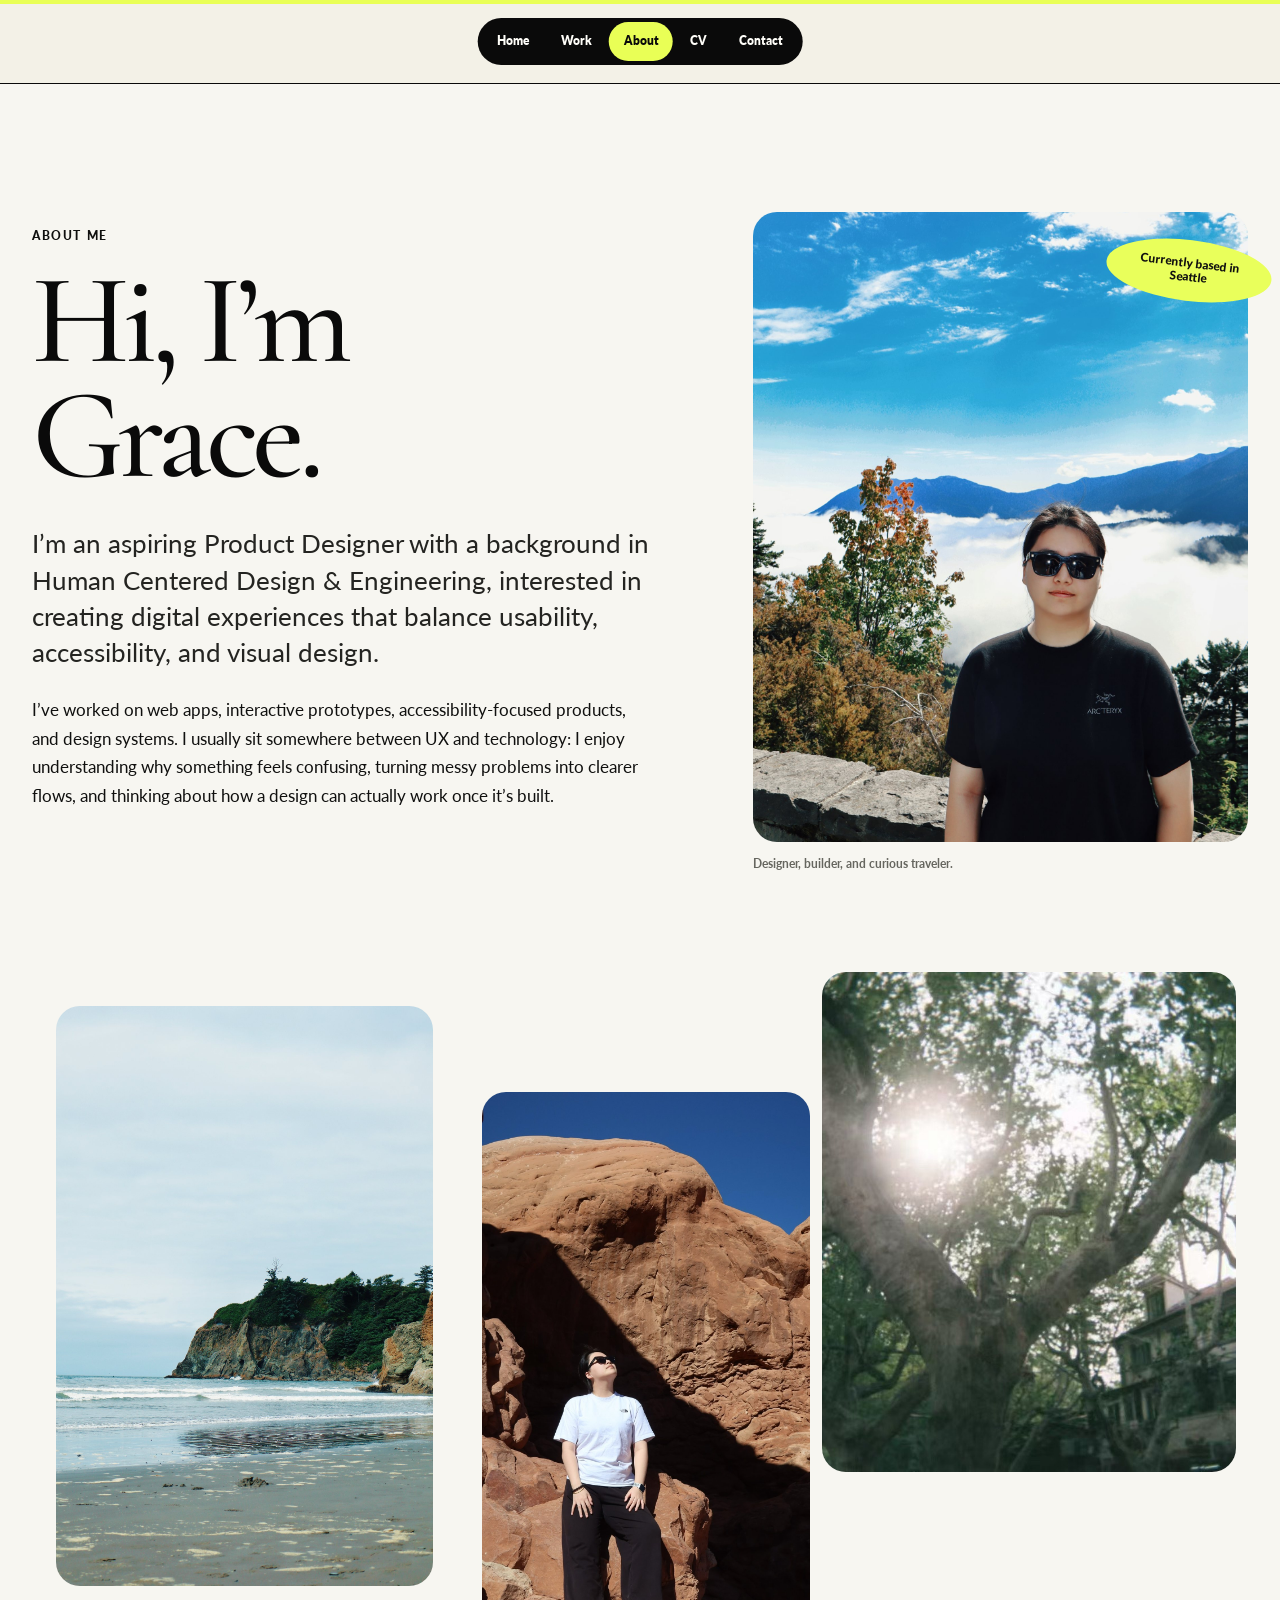
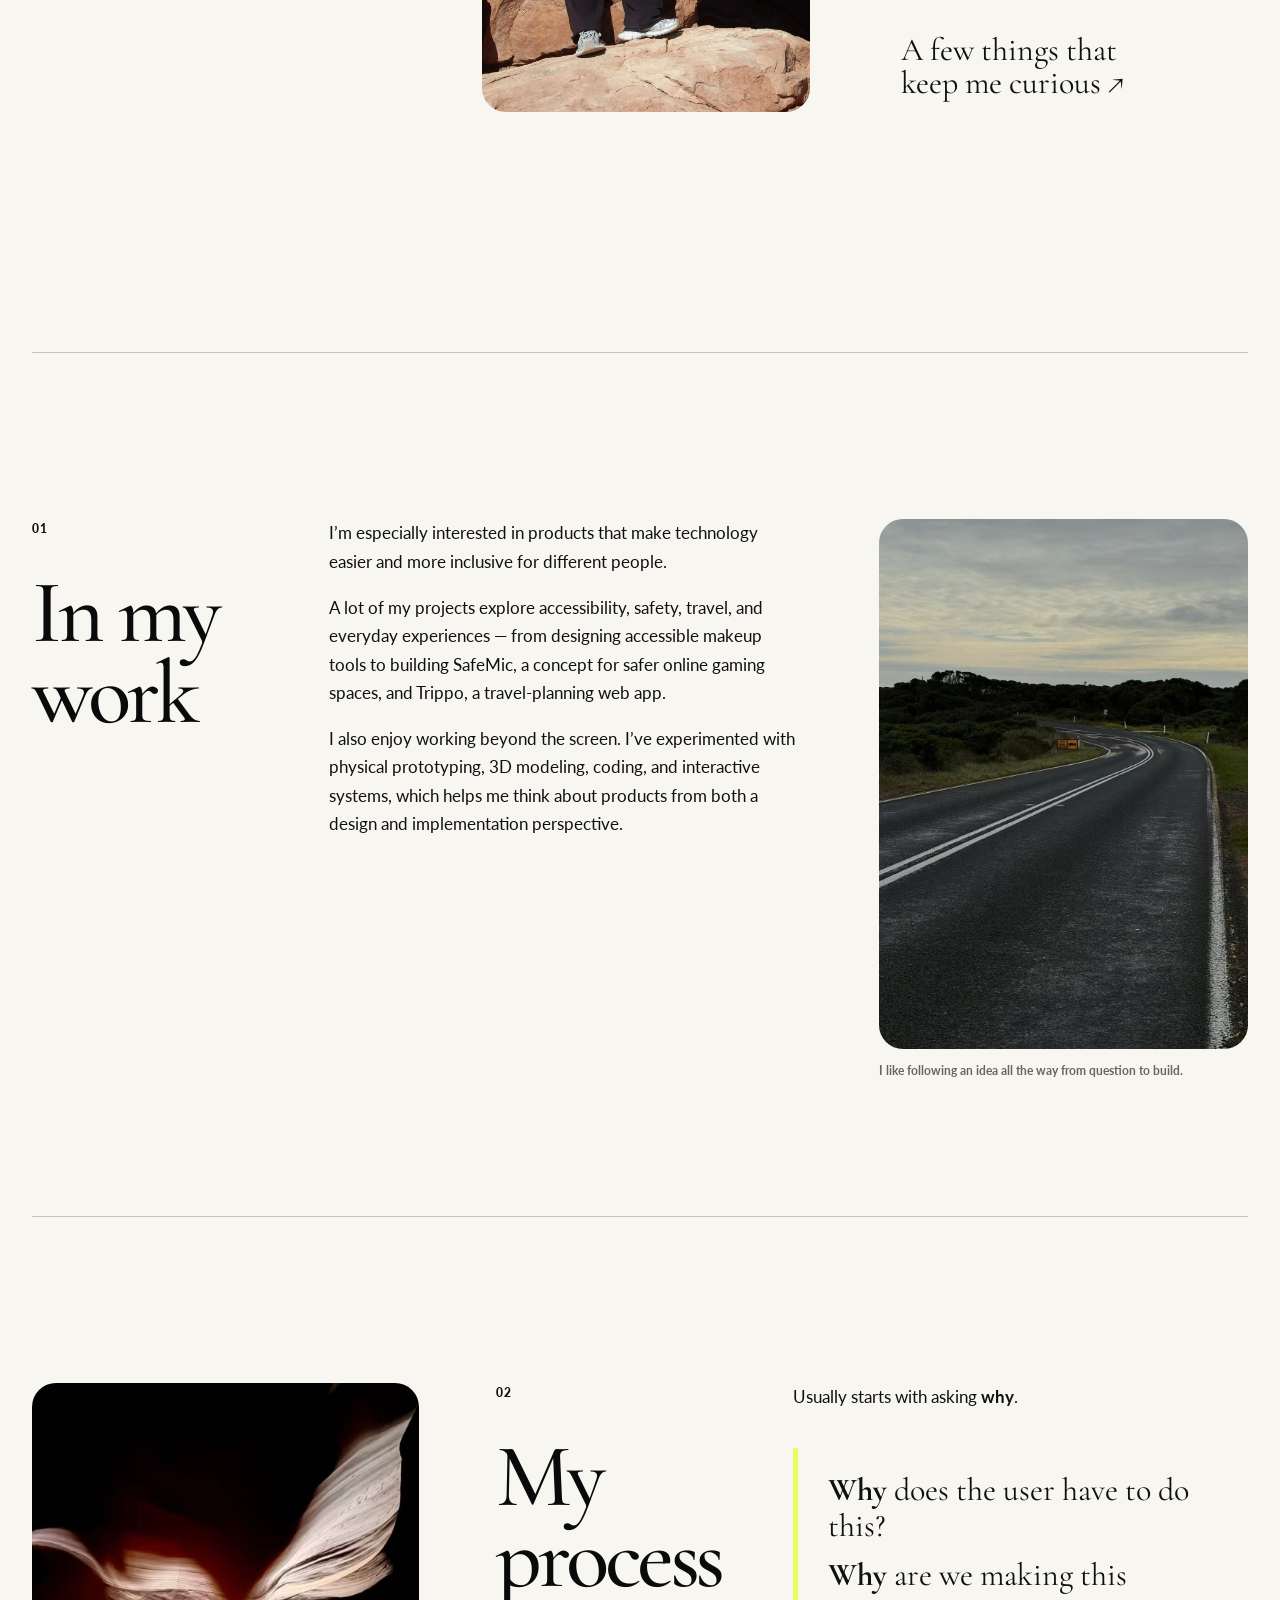
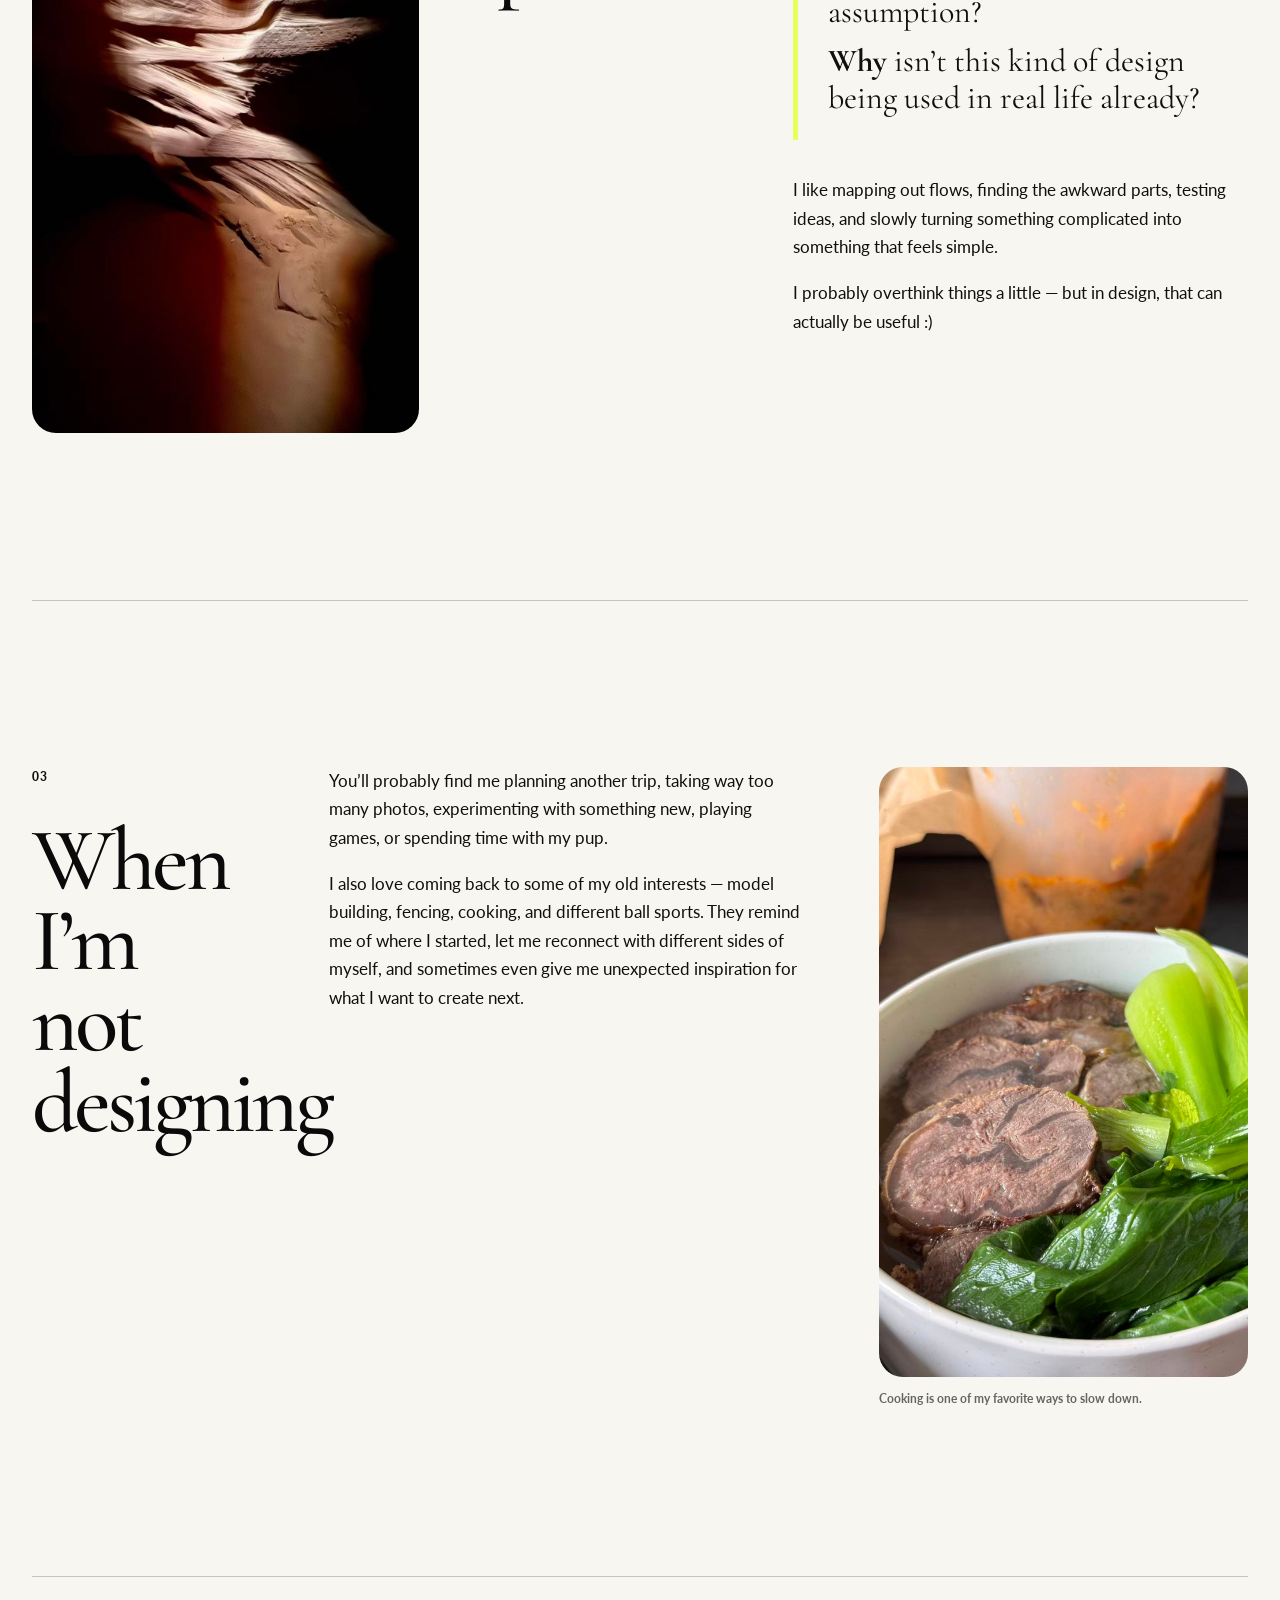
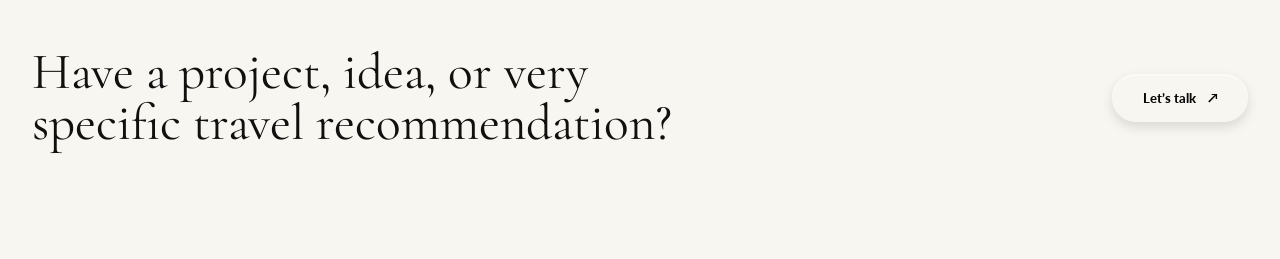
==== commit 8f0efd3e: "Link CV navigation to Google Drive" ====
--- a/background/index.html
+++ b/background/index.html
@@ -19,7 +19,7 @@
         <a class="magnetic" data-page="home" href="../">Home</a>
         <a class="magnetic" data-page="work" href="../work/">Work</a>
         <a class="active magnetic" data-page="background" href="./">About</a>
-        <a class="magnetic cv-link is-disabled" href="#" aria-disabled="true" title="Google Drive CV link coming soon">CV</a>
+        <a class="magnetic cv-link" href="https://drive.google.com/file/d/1BAmGJNxsq9hWv5oqLeaDa9nQwfY1qpM1/view?usp=sharing" target="_blank" rel="noopener noreferrer" aria-label="View Grace Zhang’s CV on Google Drive">CV</a>
         <a class="magnetic" data-page="contact" href="../contact/">Contact</a>
       </nav>
     </header>
